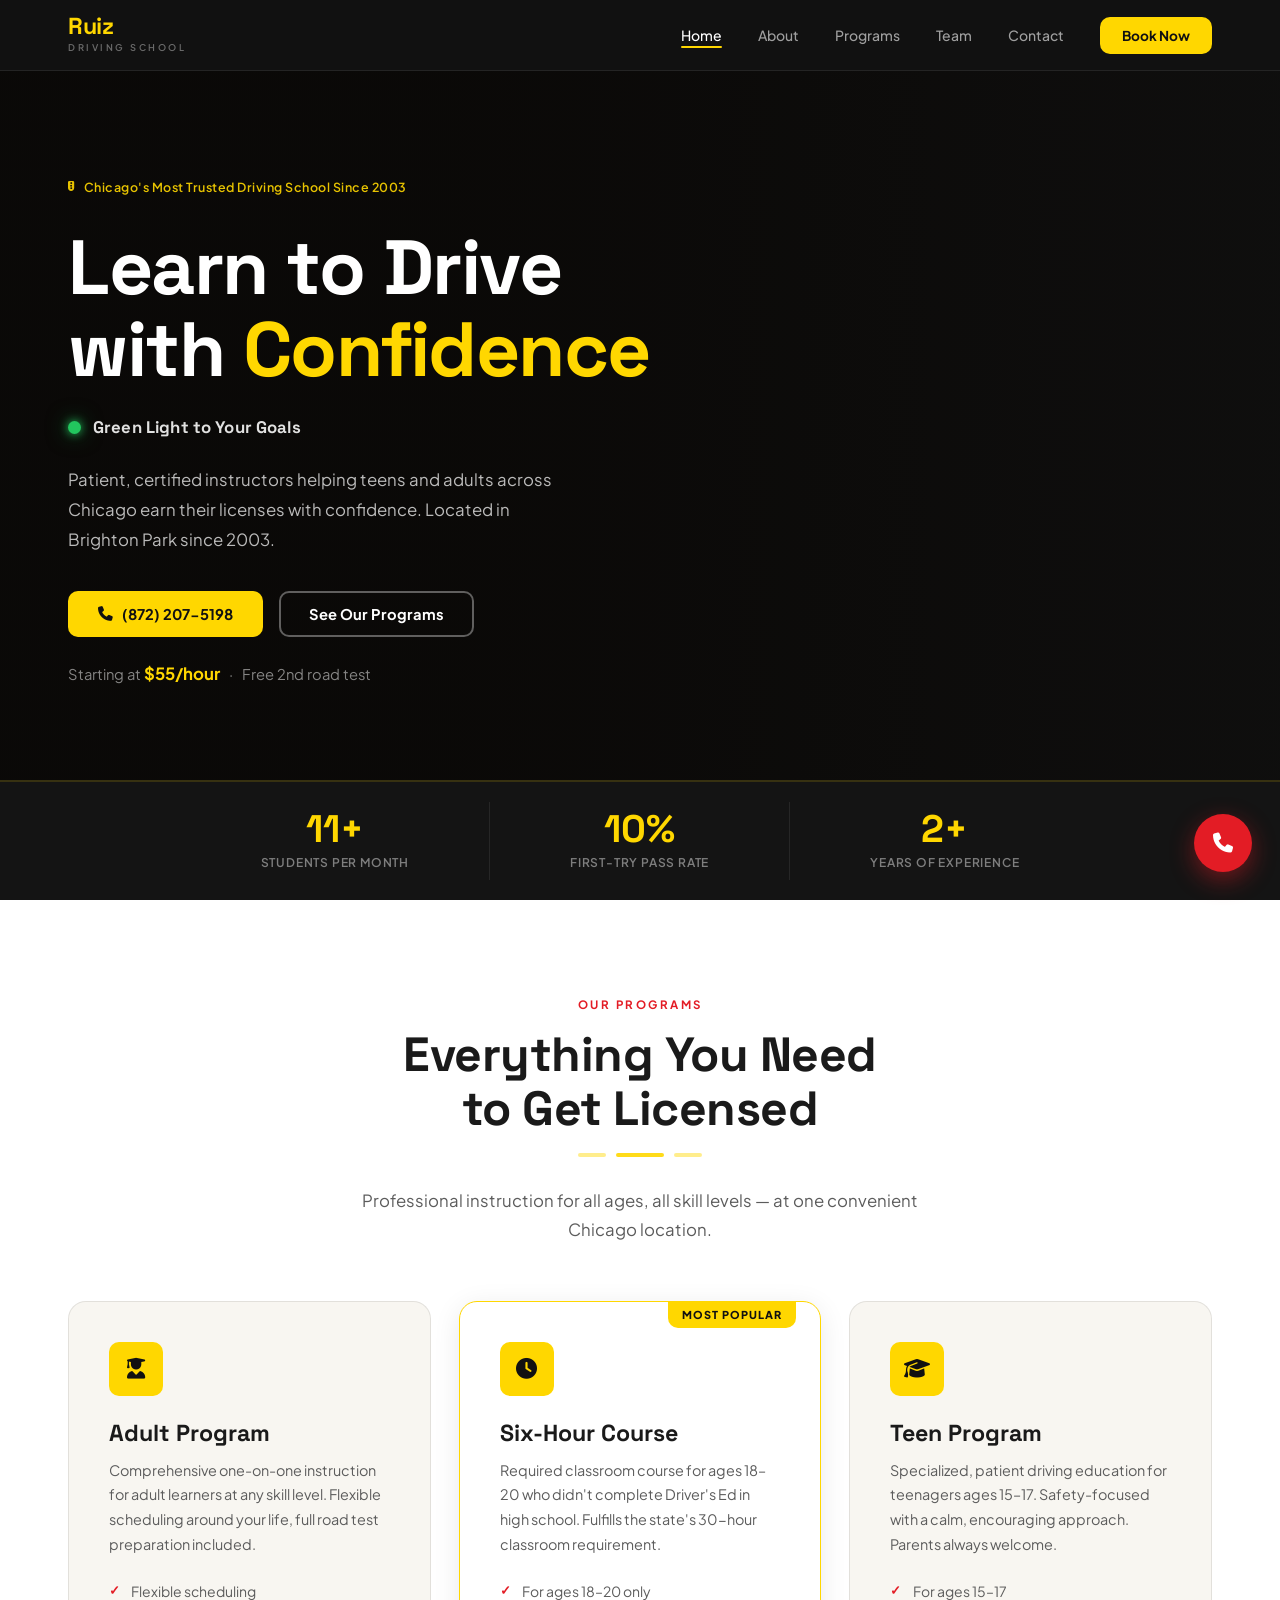
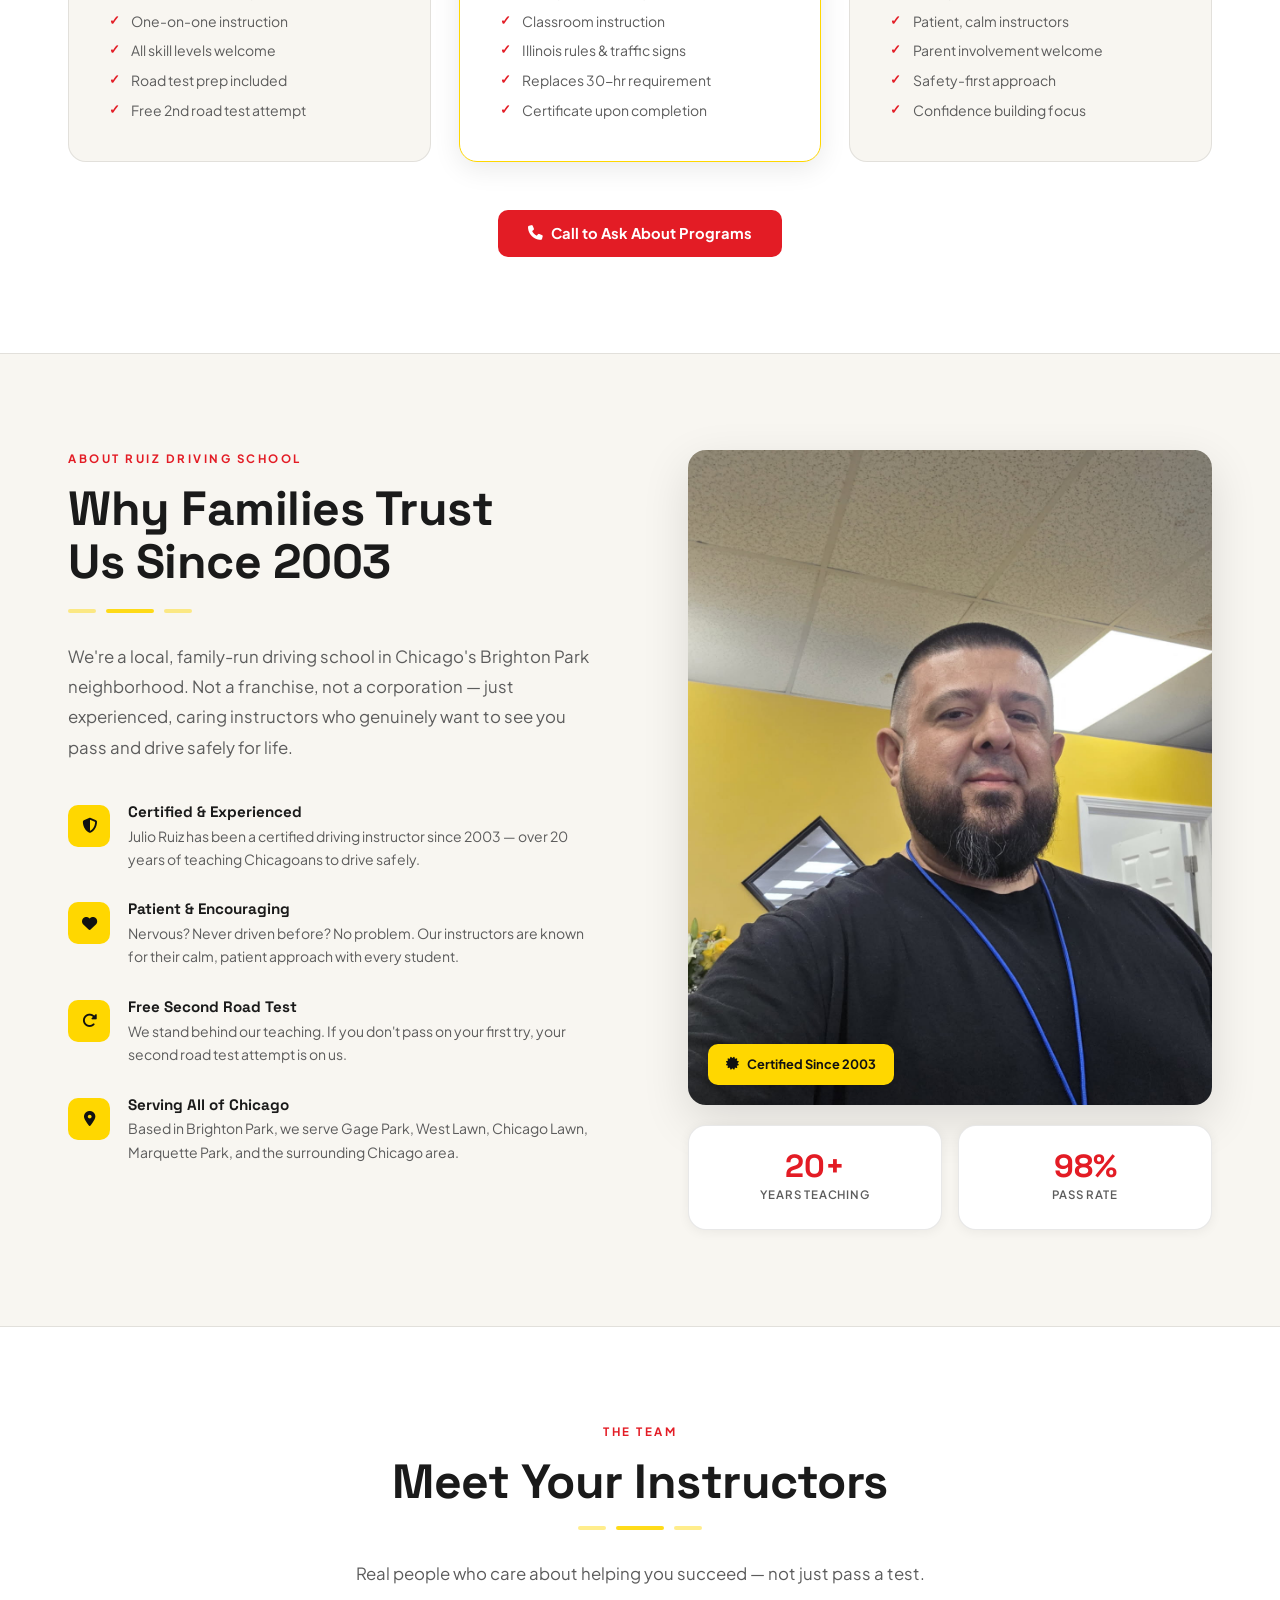
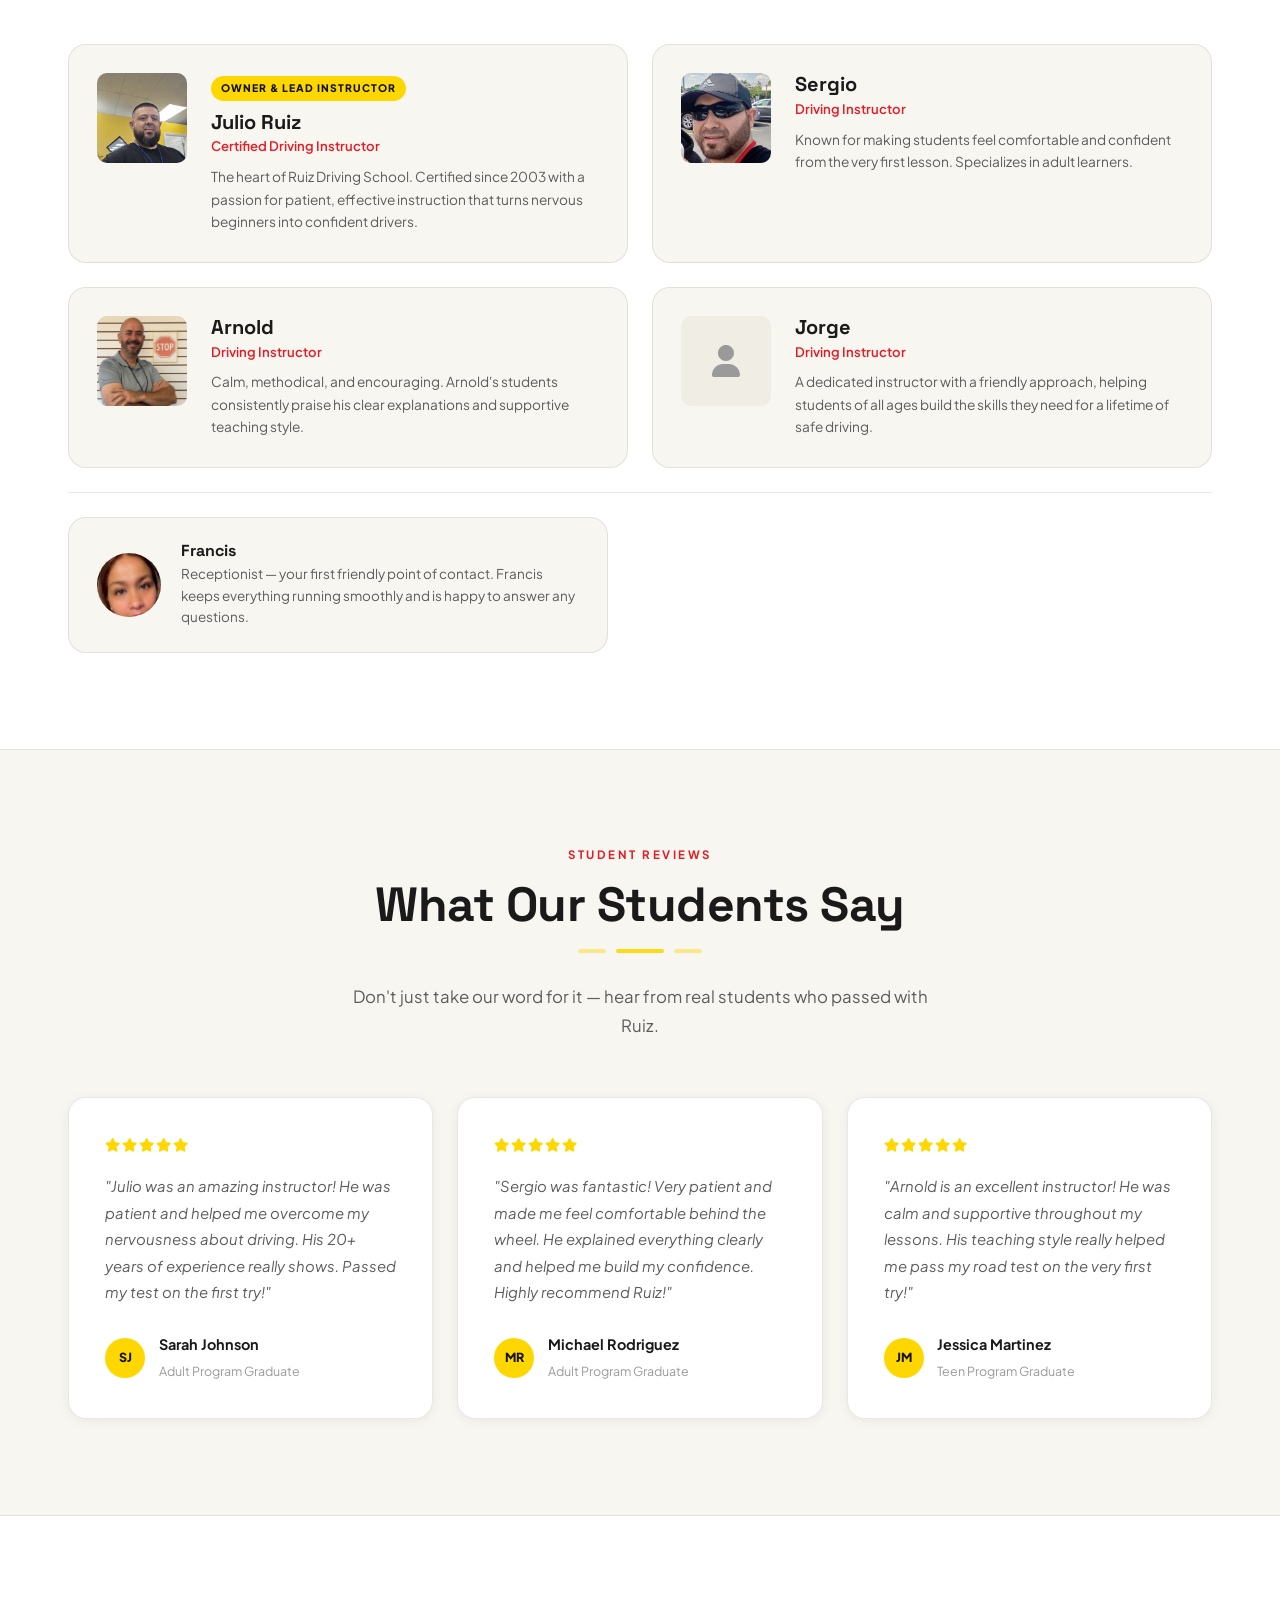
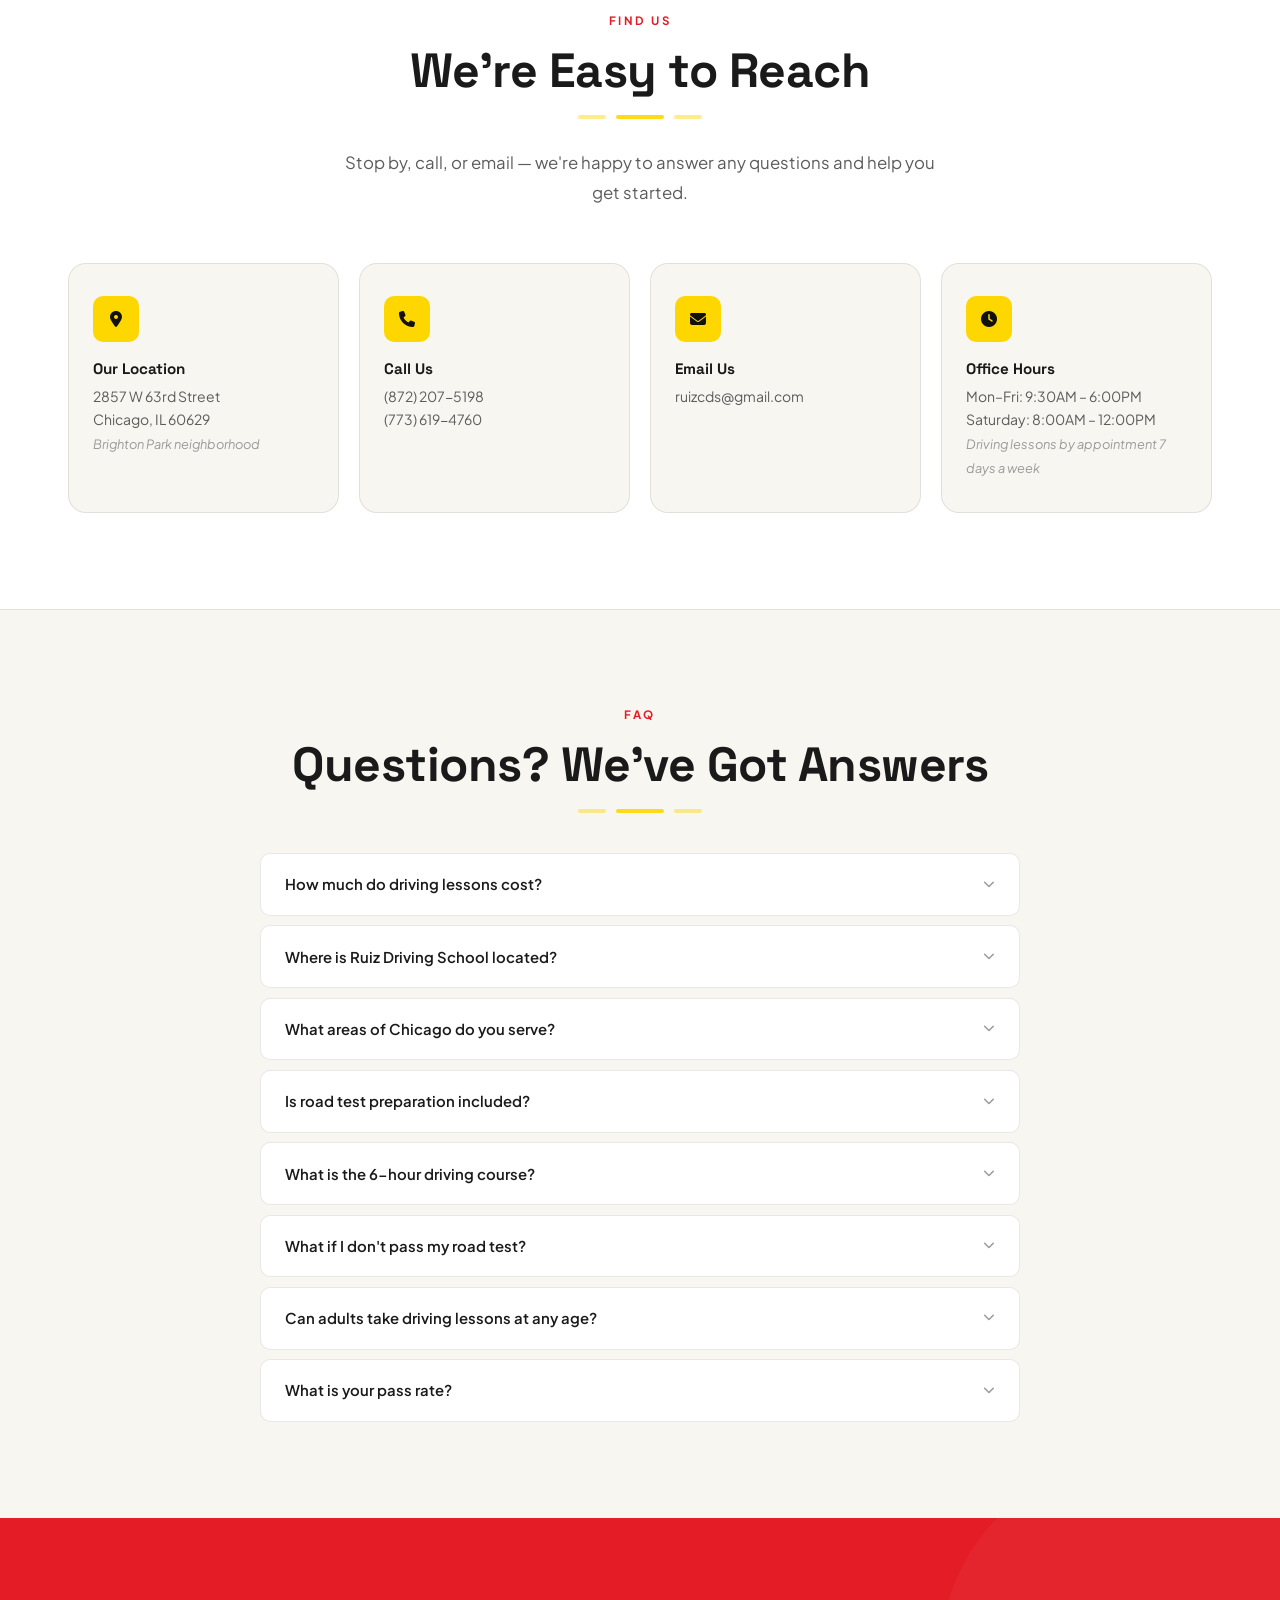
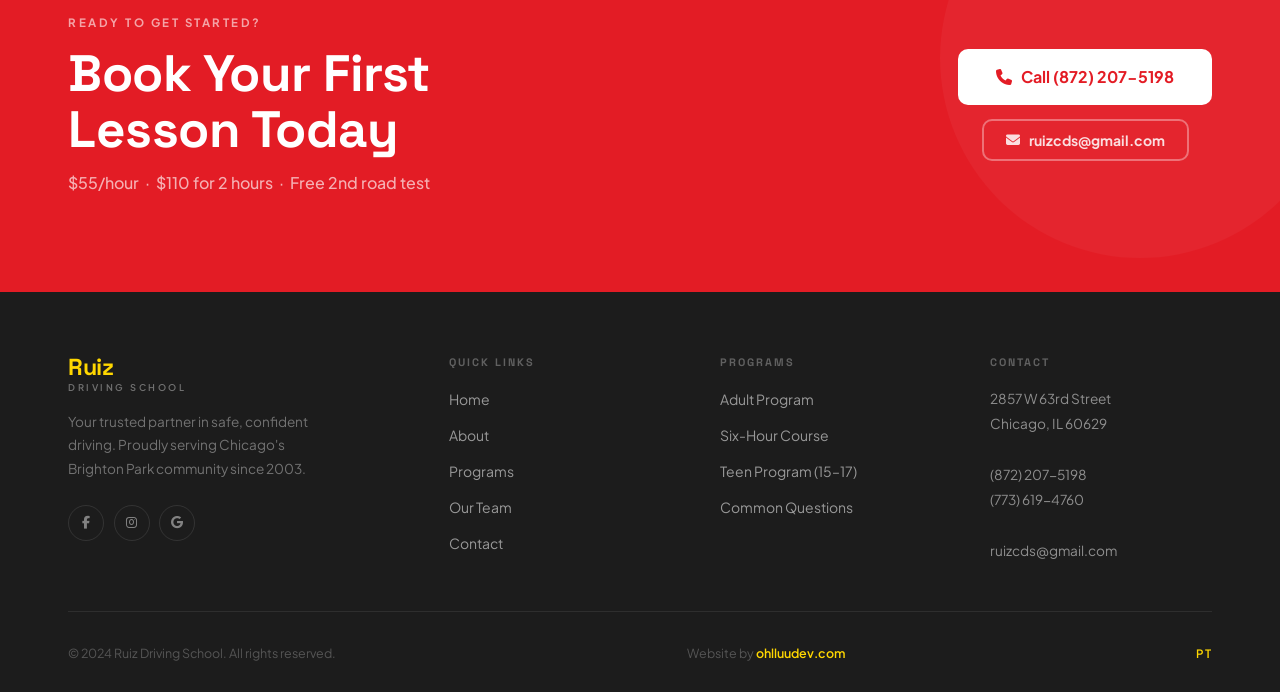
==== index.html @ c613fe09 "Replace hero background image with video, add overlay and responsive styles" ====
<!DOCTYPE html>
<html lang="en">
<head>
    <meta charset="UTF-8">
    <meta name="viewport" content="width=device-width, initial-scale=1.0">

    <title>Ruiz Driving School Chicago | Professional Driving Lessons in Brighton Park | Since 2003</title>
    <meta name="title" content="Ruiz Driving School Chicago | Professional Driving Lessons in Brighton Park | Since 2003">
    <meta name="description" content="Top-rated driving school in Chicago's Brighton Park neighborhood. Certified instructors since 2003. Adult, teen, and 6-hour classroom programs. $55/hour. 98% pass rate. Book now! (872) 207-5198">
    <meta name="keywords" content="driving school chicago, driving lessons chicago, brighton park driving school, ruiz driving school, teen driving lessons, adult driving lessons, 6 hour driving course, driving test preparation, chicago driving instructor, illinois driving school">
    <meta name="author" content="Ruiz Driving School">
    <meta name="robots" content="index, follow">
    <meta name="language" content="English">
    <meta name="revisit-after" content="7 days">

    <link rel="canonical" href="https://ruizdrivingschool.com/">

    <meta property="og:type" content="website">
    <meta property="og:url" content="https://ruizdrivingschool.com/">
    <meta property="og:title" content="Ruiz Driving School Chicago | Professional Driving Lessons Since 2003">
    <meta property="og:description" content="Learn to drive with Chicago's most trusted driving school. Certified instructors, 98% pass rate, flexible scheduling.">
    <meta property="og:image" content="https://ruizdrivingschool.com/Ruiz%20Corrected.png">
    <meta property="og:site_name" content="Ruiz Driving School">

    <meta name="twitter:card" content="summary_large_image">
    <meta name="twitter:title" content="Ruiz Driving School Chicago | Professional Driving Lessons">
    <meta name="twitter:description" content="Chicago's top-rated driving school since 2003. 98% pass rate, certified instructors. Book today!">
    <meta name="twitter:image" content="https://ruizdrivingschool.com/Ruiz%20Corrected.png">

    <meta name="geo.region" content="US-IL">
    <meta name="geo.placename" content="Chicago">
    <meta name="geo.position" content="41.7787;-87.6976">
    <meta name="ICBM" content="41.7787, -87.6976">
    <meta name="contact" content="(872) 207-5198">
    <meta name="email" content="ruizcds@gmail.com">

    <link rel="icon" type="image/x-icon" href="/favicon.ico">
    <link rel="apple-touch-icon" sizes="180x180" href="/apple-touch-icon.png">

    <link rel="stylesheet" href="styles.css">
    <link href="https://fonts.googleapis.com/css2?family=Plus+Jakarta+Sans:ital,wght@0,400;0,500;0,600;0,700;1,400&family=Space+Grotesk:wght@600;700;800&display=swap" rel="stylesheet">
    <link rel="stylesheet" href="https://cdnjs.cloudflare.com/ajax/libs/font-awesome/6.4.0/css/all.min.css">

    <script type="application/ld+json">
    {
      "@context": "https://schema.org",
      "@type": "DrivingSchool",
      "name": "Ruiz Driving School",
      "image": "https://ruizdrivingschool.com/Ruiz%20Corrected.png",
      "description": "Professional driving school in Chicago's Brighton Park neighborhood offering adult, teen, and 6-hour classroom programs since 2003.",
      "url": "https://ruizdrivingschool.com",
      "telephone": "(872) 207-5198",
      "email": "ruizcds@gmail.com",
      "address": {
        "@type": "PostalAddress",
        "streetAddress": "2857 W 63rd Street",
        "addressLocality": "Chicago",
        "addressRegion": "IL",
        "postalCode": "60629",
        "addressCountry": "US"
      },
      "geo": { "@type": "GeoCoordinates", "latitude": "41.7787", "longitude": "-87.6976" },
      "openingHoursSpecification": [
        { "@type": "OpeningHoursSpecification", "dayOfWeek": ["Monday","Tuesday","Wednesday","Thursday","Friday"], "opens": "09:30", "closes": "18:00" },
        { "@type": "OpeningHoursSpecification", "dayOfWeek": "Saturday", "opens": "08:00", "closes": "12:00" }
      ],
      "priceRange": "$55/hour",
      "founder": { "@type": "Person", "name": "Julio Ruiz" },
      "areaServed": { "@type": "City", "name": "Chicago" },
      "sameAs": ["https://www.facebook.com/RUIZDRIVINGSCHOOL"],
      "aggregateRating": { "@type": "AggregateRating", "ratingValue": "5.0", "reviewCount": "100", "bestRating": "5", "worstRating": "1" }
    }
    </script>
</head>
<body>

    <!-- NAVBAR -->
    <nav class="navbar">
        <div class="nav-container">
            <a href="#home" class="nav-logo">
                <span class="logo-main">Ruiz</span>
                <span class="logo-sub">Driving School</span>
            </a>
            <ul class="nav-menu">
                <li><a href="#home" class="nav-link">Home</a></li>
                <li><a href="#about" class="nav-link">About</a></li>
                <li><a href="#services" class="nav-link">Programs</a></li>
                <li><a href="#instructors" class="nav-link">Team</a></li>
                <li><a href="#contact" class="nav-link">Contact</a></li>
                <li><a href="#book" class="nav-link nav-cta">Book Now</a></li>
            </ul>
            <button class="hamburger" aria-label="Toggle menu">
                <span class="bar"></span>
                <span class="bar"></span>
                <span class="bar"></span>
            </button>
        </div>
    </nav>

    <!-- HERO -->
    <section id="home" class="hero">
        <video class="hero-video" autoplay muted loop playsinline>
            <source src="copy_9A7E96DA-184B-4D90-8281-8D04B012997E.mov" type="video/mp4">
        </video>
        <div class="hero-overlay"></div>
        <div class="hero-inner">
            <div class="hero-content">
                <p class="hero-eyebrow">
                    <i class="fas fa-traffic-light"></i>
                    Chicago's Most Trusted Driving School Since 2003
                </p>
                <h1 class="hero-title">
                    Learn to Drive<br>
                    with <span class="yellow-text">Confidence</span>
                </h1>
                <p class="hero-motto">
                    <span class="green-dot"></span>
                    Green Light to Your Goals
                </p>
                <p class="hero-subtitle">
                    Patient, certified instructors helping teens and adults across Chicago earn their licenses with confidence. Located in Brighton Park since 2003.
                </p>
                <div class="hero-actions">
                    <a href="tel:8722075198" class="btn btn-yellow">
                        <i class="fas fa-phone"></i>
                        (872) 207-5198
                    </a>
                    <a href="#services" class="btn btn-ghost">
                        See Our Programs
                    </a>
                </div>
                <p class="hero-price">Starting at <strong>$55/hour</strong> &nbsp;&nbsp;·&nbsp;&nbsp; Free 2nd road test</p>
            </div>
        </div>

        <!-- Stats bar -->
        <div class="hero-stats">
            <div class="hero-stat">
                <span class="stat-num">100+</span>
                <span class="stat-lbl">Students per Month</span>
            </div>
            <div class="stat-divider"></div>
            <div class="hero-stat">
                <span class="stat-num">98%</span>
                <span class="stat-lbl">First-Try Pass Rate</span>
            </div>
            <div class="stat-divider"></div>
            <div class="hero-stat">
                <span class="stat-num">20+</span>
                <span class="stat-lbl">Years of Experience</span>
            </div>
        </div>
    </section>

    <!-- SERVICES -->
    <section id="services" class="services">
        <div class="container">
            <div class="section-header">
                <p class="eyebrow">Our Programs</p>
                <h2 class="section-title">Everything You Need<br>to Get Licensed</h2>
                <div class="road-line"><span></span><span></span><span></span></div>
                <p class="section-sub">Professional instruction for all ages, all skill levels — at one convenient Chicago location.</p>
            </div>
            <div class="services-grid">
                <div class="service-card reveal">
                    <div class="service-icon-box">
                        <i class="fas fa-user-graduate"></i>
                    </div>
                    <h3>Adult Program</h3>
                    <p>Comprehensive one-on-one instruction for adult learners at any skill level. Flexible scheduling around your life, full road test preparation included.</p>
                    <ul class="check-list">
                        <li>Flexible scheduling</li>
                        <li>One-on-one instruction</li>
                        <li>All skill levels welcome</li>
                        <li>Road test prep included</li>
                        <li>Free 2nd road test attempt</li>
                    </ul>
                </div>
                <div class="service-card featured reveal">
                    <div class="popular-badge">Most Popular</div>
                    <div class="service-icon-box">
                        <i class="fas fa-clock"></i>
                    </div>
                    <h3>Six-Hour Course</h3>
                    <p>Required classroom course for ages 18–20 who didn't complete Driver's Ed in high school. Fulfills the state's 30-hour classroom requirement.</p>
                    <ul class="check-list">
                        <li>For ages 18–20 only</li>
                        <li>Classroom instruction</li>
                        <li>Illinois rules &amp; traffic signs</li>
                        <li>Replaces 30-hr requirement</li>
                        <li>Certificate upon completion</li>
                    </ul>
                </div>
                <div class="service-card reveal">
                    <div class="service-icon-box">
                        <i class="fas fa-graduation-cap"></i>
                    </div>
                    <h3>Teen Program</h3>
                    <p>Specialized, patient driving education for teenagers ages 15–17. Safety-focused with a calm, encouraging approach. Parents always welcome.</p>
                    <ul class="check-list">
                        <li>For ages 15–17</li>
                        <li>Patient, calm instructors</li>
                        <li>Parent involvement welcome</li>
                        <li>Safety-first approach</li>
                        <li>Confidence building focus</li>
                    </ul>
                </div>
            </div>
            <div class="services-cta">
                <a href="tel:8722075198" class="btn btn-primary">
                    <i class="fas fa-phone"></i>
                    Call to Ask About Programs
                </a>
            </div>
        </div>
    </section>

    <!-- ABOUT -->
    <section id="about" class="about">
        <div class="container">
            <div class="about-grid">
                <div class="about-text">
                    <p class="eyebrow">About Ruiz Driving School</p>
                    <h2 class="section-title">Why Families Trust<br>Us Since 2003</h2>
                    <div class="road-line road-line--left"><span></span><span></span><span></span></div>
                    <p class="about-lead">We're a local, family-run driving school in Chicago's Brighton Park neighborhood. Not a franchise, not a corporation — just experienced, caring instructors who genuinely want to see you pass and drive safely for life.</p>
                    <div class="about-features">
                        <div class="feature-row reveal">
                            <div class="feat-icon"><i class="fas fa-shield-alt"></i></div>
                            <div>
                                <h4>Certified &amp; Experienced</h4>
                                <p>Julio Ruiz has been a certified driving instructor since 2003 — over 20 years of teaching Chicagoans to drive safely.</p>
                            </div>
                        </div>
                        <div class="feature-row reveal">
                            <div class="feat-icon"><i class="fas fa-heart"></i></div>
                            <div>
                                <h4>Patient &amp; Encouraging</h4>
                                <p>Nervous? Never driven before? No problem. Our instructors are known for their calm, patient approach with every student.</p>
                            </div>
                        </div>
                        <div class="feature-row reveal">
                            <div class="feat-icon"><i class="fas fa-redo-alt"></i></div>
                            <div>
                                <h4>Free Second Road Test</h4>
                                <p>We stand behind our teaching. If you don't pass on your first try, your second road test attempt is on us.</p>
                            </div>
                        </div>
                        <div class="feature-row reveal">
                            <div class="feat-icon"><i class="fas fa-map-marker-alt"></i></div>
                            <div>
                                <h4>Serving All of Chicago</h4>
                                <p>Based in Brighton Park, we serve Gage Park, West Lawn, Chicago Lawn, Marquette Park, and the surrounding Chicago area.</p>
                            </div>
                        </div>
                    </div>
                </div>
                <div class="about-photo-side">
                    <div class="about-photo-wrap reveal">
                        <img src="Julio.jpg" alt="Julio Ruiz - Owner and Certified Driving Instructor at Ruiz Driving School Chicago since 2003">
                        <div class="photo-badge">
                            <i class="fas fa-certificate"></i>
                            <span>Certified Since 2003</span>
                        </div>
                    </div>
                    <div class="about-mini-stats">
                        <div class="mini-stat reveal">
                            <span class="mini-num">20+</span>
                            <span class="mini-lbl">Years Teaching</span>
                        </div>
                        <div class="mini-stat reveal">
                            <span class="mini-num">98%</span>
                            <span class="mini-lbl">Pass Rate</span>
                        </div>
                    </div>
                </div>
            </div>
        </div>
    </section>

    <!-- INSTRUCTORS -->
    <section id="instructors" class="instructors">
        <div class="container">
            <div class="section-header">
                <p class="eyebrow">The Team</p>
                <h2 class="section-title">Meet Your Instructors</h2>
                <div class="road-line"><span></span><span></span><span></span></div>
                <p class="section-sub">Real people who care about helping you succeed — not just pass a test.</p>
            </div>
            <div class="team-grid">
                <div class="team-card reveal">
                    <div class="team-photo">
                        <img src="Julio.jpg" alt="Julio Ruiz - Owner and Lead Instructor">
                    </div>
                    <div class="team-info">
                        <span class="team-badge">Owner &amp; Lead Instructor</span>
                        <h3>Julio Ruiz</h3>
                        <p class="team-role">Certified Driving Instructor</p>
                        <p class="team-bio">The heart of Ruiz Driving School. Certified since 2003 with a passion for patient, effective instruction that turns nervous beginners into confident drivers.</p>
                    </div>
                </div>
                <div class="team-card reveal">
                    <div class="team-photo">
                        <img src="Sergio.jpg" alt="Sergio - Instructor">
                    </div>
                    <div class="team-info">
                        <h3>Sergio</h3>
                        <p class="team-role">Driving Instructor</p>
                        <p class="team-bio">Known for making students feel comfortable and confident from the very first lesson. Specializes in adult learners.</p>
                    </div>
                </div>
                <div class="team-card reveal">
                    <div class="team-photo">
                        <img src="ARNOLD.jpg" alt="Arnold - Instructor">
                    </div>
                    <div class="team-info">
                        <h3>Arnold</h3>
                        <p class="team-role">Driving Instructor</p>
                        <p class="team-bio">Calm, methodical, and encouraging. Arnold's students consistently praise his clear explanations and supportive teaching style.</p>
                    </div>
                </div>
                <div class="team-card reveal">
                    <div class="team-photo no-photo">
                        <i class="fas fa-user"></i>
                    </div>
                    <div class="team-info">
                        <h3>Jorge</h3>
                        <p class="team-role">Driving Instructor</p>
                        <p class="team-bio">A dedicated instructor with a friendly approach, helping students of all ages build the skills they need for a lifetime of safe driving.</p>
                    </div>
                </div>
            </div>
            <div class="receptionist-row">
                <div class="receptionist-card reveal">
                    <div class="rec-photo">
                        <img src="Francis.jpg" alt="Francis - Receptionist">
                    </div>
                    <div>
                        <h4>Francis</h4>
                        <p>Receptionist — your first friendly point of contact. Francis keeps everything running smoothly and is happy to answer any questions.</p>
                    </div>
                </div>
            </div>
        </div>
    </section>

    <!-- TESTIMONIALS -->
    <section class="testimonials">
        <div class="container">
            <div class="section-header">
                <p class="eyebrow">Student Reviews</p>
                <h2 class="section-title">What Our Students Say</h2>
                <div class="road-line"><span></span><span></span><span></span></div>
                <p class="section-sub">Don't just take our word for it — hear from real students who passed with Ruiz.</p>
            </div>
            <div class="testimonials-grid">
                <div class="testimonial-card reveal">
                    <div class="stars">
                        <i class="fas fa-star"></i><i class="fas fa-star"></i><i class="fas fa-star"></i><i class="fas fa-star"></i><i class="fas fa-star"></i>
                    </div>
                    <p class="testimonial-text">"Julio was an amazing instructor! He was patient and helped me overcome my nervousness about driving. His 20+ years of experience really shows. Passed my test on the first try!"</p>
                    <div class="testimonial-author">
                        <div class="author-avatar">SJ</div>
                        <div>
                            <strong>Sarah Johnson</strong>
                            <span>Adult Program Graduate</span>
                        </div>
                    </div>
                </div>
                <div class="testimonial-card reveal">
                    <div class="stars">
                        <i class="fas fa-star"></i><i class="fas fa-star"></i><i class="fas fa-star"></i><i class="fas fa-star"></i><i class="fas fa-star"></i>
                    </div>
                    <p class="testimonial-text">"Sergio was fantastic! Very patient and made me feel comfortable behind the wheel. He explained everything clearly and helped me build my confidence. Highly recommend Ruiz!"</p>
                    <div class="testimonial-author">
                        <div class="author-avatar">MR</div>
                        <div>
                            <strong>Michael Rodriguez</strong>
                            <span>Adult Program Graduate</span>
                        </div>
                    </div>
                </div>
                <div class="testimonial-card reveal">
                    <div class="stars">
                        <i class="fas fa-star"></i><i class="fas fa-star"></i><i class="fas fa-star"></i><i class="fas fa-star"></i><i class="fas fa-star"></i>
                    </div>
                    <p class="testimonial-text">"Arnold is an excellent instructor! He was calm and supportive throughout my lessons. His teaching style really helped me pass my road test on the very first try!"</p>
                    <div class="testimonial-author">
                        <div class="author-avatar">JM</div>
                        <div>
                            <strong>Jessica Martinez</strong>
                            <span>Teen Program Graduate</span>
                        </div>
                    </div>
                </div>
            </div>
        </div>
    </section>

    <!-- CONTACT -->
    <section id="contact" class="contact">
        <div class="container">
            <div class="section-header">
                <p class="eyebrow">Find Us</p>
                <h2 class="section-title">We're Easy to Reach</h2>
                <div class="road-line"><span></span><span></span><span></span></div>
                <p class="section-sub">Stop by, call, or email — we're happy to answer any questions and help you get started.</p>
            </div>
            <div class="contact-grid">
                <div class="contact-card reveal">
                    <div class="contact-icon"><i class="fas fa-map-marker-alt"></i></div>
                    <h3>Our Location</h3>
                    <p>2857 W 63rd Street<br>Chicago, IL 60629<br><em>Brighton Park neighborhood</em></p>
                </div>
                <div class="contact-card reveal">
                    <div class="contact-icon"><i class="fas fa-phone"></i></div>
                    <h3>Call Us</h3>
                    <p><a href="tel:8722075198">(872) 207-5198</a><br><a href="tel:7736194760">(773) 619-4760</a></p>
                </div>
                <div class="contact-card reveal">
                    <div class="contact-icon"><i class="fas fa-envelope"></i></div>
                    <h3>Email Us</h3>
                    <p><a href="mailto:ruizcds@gmail.com">ruizcds@gmail.com</a></p>
                </div>
                <div class="contact-card reveal">
                    <div class="contact-icon"><i class="fas fa-clock"></i></div>
                    <h3>Office Hours</h3>
                    <p>Mon–Fri: 9:30AM – 6:00PM<br>Saturday: 8:00AM – 12:00PM<br><em>Driving lessons by appointment 7 days a week</em></p>
                </div>
            </div>
        </div>
    </section>

    <!-- FAQ -->
    <section id="faq" class="faq">
        <div class="container">
            <div class="section-header">
                <p class="eyebrow">FAQ</p>
                <h2 class="section-title">Questions? We've Got Answers</h2>
                <div class="road-line"><span></span><span></span><span></span></div>
            </div>
            <div class="faq-accordion">
                <div class="faq-item">
                    <button class="faq-question" aria-expanded="false">
                        <span>How much do driving lessons cost?</span>
                        <i class="fas fa-chevron-down faq-icon"></i>
                    </button>
                    <div class="faq-answer" hidden>
                        <p>Driving lessons are <strong>$55 per hour</strong> or <strong>$110 for 2 hours</strong>. This applies to adult driving lessons and teen driver education. The 6-hour classroom course has its own pricing — call us for details.</p>
                    </div>
                </div>
                <div class="faq-item">
                    <button class="faq-question" aria-expanded="false">
                        <span>Where is Ruiz Driving School located?</span>
                        <i class="fas fa-chevron-down faq-icon"></i>
                    </button>
                    <div class="faq-answer" hidden>
                        <p>We're located at <strong>2857 W 63rd Street</strong> in Chicago's Brighton Park neighborhood, IL 60629. We've been at this location since 2018, serving students from all across the Chicago area.</p>
                    </div>
                </div>
                <div class="faq-item">
                    <button class="faq-question" aria-expanded="false">
                        <span>What areas of Chicago do you serve?</span>
                        <i class="fas fa-chevron-down faq-icon"></i>
                    </button>
                    <div class="faq-answer" hidden>
                        <p>We serve Brighton Park, Gage Park, West Lawn, Chicago Lawn, Marquette Park, and surrounding Chicago neighborhoods. Our instructors provide training throughout the greater Chicago area.</p>
                    </div>
                </div>
                <div class="faq-item">
                    <button class="faq-question" aria-expanded="false">
                        <span>Is road test preparation included?</span>
                        <i class="fas fa-chevron-down faq-icon"></i>
                    </button>
                    <div class="faq-answer" hidden>
                        <p>Yes! Road test preparation is included in all our driving programs. We cover all the maneuvers and skills required to pass your driving test, plus real-world techniques to make you a safe, confident driver for life.</p>
                    </div>
                </div>
                <div class="faq-item">
                    <button class="faq-question" aria-expanded="false">
                        <span>What is the 6-hour driving course?</span>
                        <i class="fas fa-chevron-down faq-icon"></i>
                    </button>
                    <div class="faq-answer" hidden>
                        <p>The 6-hour course is a classroom-only program required by Illinois law for people ages 18–20 who didn't complete Driver's Education in high school. It covers rules of the road, traffic signs, and Illinois driving regulations, and substitutes for the 30-hour classroom instruction requirement.</p>
                    </div>
                </div>
                <div class="faq-item">
                    <button class="faq-question" aria-expanded="false">
                        <span>What if I don't pass my road test?</span>
                        <i class="fas fa-chevron-down faq-icon"></i>
                    </button>
                    <div class="faq-answer" hidden>
                        <p>We offer a <strong>free second road test attempt</strong> if you don't pass on your first try. Our instructors will work with you to address any weak areas before your next attempt.</p>
                    </div>
                </div>
                <div class="faq-item">
                    <button class="faq-question" aria-expanded="false">
                        <span>Can adults take driving lessons at any age?</span>
                        <i class="fas fa-chevron-down faq-icon"></i>
                    </button>
                    <div class="faq-answer" hidden>
                        <p>Absolutely! Our adult program is open to learners of all ages and skill levels. Many of our students are adults who never had the chance to learn — our instructors are experienced, patient, and non-judgmental.</p>
                    </div>
                </div>
                <div class="faq-item">
                    <button class="faq-question" aria-expanded="false">
                        <span>What is your pass rate?</span>
                        <i class="fas fa-chevron-down faq-icon"></i>
                    </button>
                    <div class="faq-answer" hidden>
                        <p>We maintain a <strong>98% first-time pass rate</strong> on road tests. Our certified instructors have over 20 years of experience helping Chicago drivers succeed.</p>
                    </div>
                </div>
            </div>
        </div>
    </section>

    <!-- BOOKING CTA -->
    <section id="book" class="booking">
        <div class="container">
            <div class="booking-inner">
                <div class="booking-left">
                    <p class="booking-eyebrow">Ready to Get Started?</p>
                    <h2>Book Your First<br>Lesson Today</h2>
                    <p class="booking-detail">$55/hour &nbsp;·&nbsp; $110 for 2 hours &nbsp;·&nbsp; Free 2nd road test</p>
                </div>
                <div class="booking-right">
                    <a href="tel:8722075198" class="btn btn-white btn-lg">
                        <i class="fas fa-phone"></i>
                        Call (872) 207-5198
                    </a>
                    <a href="mailto:ruizcds@gmail.com" class="btn btn-outline-white-sm">
                        <i class="fas fa-envelope"></i>
                        ruizcds@gmail.com
                    </a>
                </div>
            </div>
        </div>
    </section>

    <!-- FOOTER -->
    <footer class="footer">
        <div class="container">
            <div class="footer-grid">
                <div class="footer-brand">
                    <a href="#home" class="nav-logo" style="text-decoration:none;">
                        <span class="logo-main">Ruiz</span>
                        <span class="logo-sub">Driving School</span>
                    </a>
                    <p>Your trusted partner in safe, confident driving. Proudly serving Chicago's Brighton Park community since 2003.</p>
                    <div class="social-links">
                        <a href="https://www.facebook.com/RUIZDRIVINGSCHOOL" target="_blank" aria-label="Facebook"><i class="fab fa-facebook-f"></i></a>
                        <a href="#" aria-label="Instagram"><i class="fab fa-instagram"></i></a>
                        <a href="#" aria-label="Google"><i class="fab fa-google"></i></a>
                    </div>
                </div>
                <div class="footer-col">
                    <h4>Quick Links</h4>
                    <ul>
                        <li><a href="#home">Home</a></li>
                        <li><a href="#about">About</a></li>
                        <li><a href="#services">Programs</a></li>
                        <li><a href="#instructors">Our Team</a></li>
                        <li><a href="#contact">Contact</a></li>
                    </ul>
                </div>
                <div class="footer-col">
                    <h4>Programs</h4>
                    <ul>
                        <li><a href="#services">Adult Program</a></li>
                        <li><a href="#services">Six-Hour Course</a></li>
                        <li><a href="#services">Teen Program (15–17)</a></li>
                        <li><a href="#faq">Common Questions</a></li>
                    </ul>
                </div>
                <div class="footer-col">
                    <h4>Contact</h4>
                    <p>
                        2857 W 63rd Street<br>
                        Chicago, IL 60629<br><br>
                        <a href="tel:8722075198">(872) 207-5198</a><br>
                        <a href="tel:7736194760">(773) 619-4760</a><br><br>
                        <a href="mailto:ruizcds@gmail.com">ruizcds@gmail.com</a>
                    </p>
                </div>
            </div>
            <div class="footer-bottom">
                <p>&copy; 2024 Ruiz Driving School. All rights reserved.</p>
                <p>Website by <a href="https://ohlluudev.com" target="_blank">ohlluudev.com</a></p>
                <a href="#" id="pt-link" class="pt-footer-link">PT</a>
            </div>
        </div>
    </footer>

    <script src="script.js"></script>

    <!-- PRACTICE TEST OVERLAY -->
    <div id="pt-overlay" class="pt-overlay" hidden>

        <!-- Screen 1: Password -->
        <div id="pt-screen-password" class="pt-screen">
            <div class="pt-card">
                <button id="pt-close-btn" class="pt-close" aria-label="Close">&#x2715;</button>
                <div class="pt-logo-wrap">
                    <span class="logo-main">Ruiz</span>
                    <span class="logo-sub">Driving School</span>
                </div>
                <h2 class="pt-heading">Practice Test</h2>
                <p class="pt-sub">Enter the instructor password to access the practice test.</p>
                <div class="pt-input-group">
                    <input type="password" id="pt-password-input" placeholder="Password" autocomplete="off" />
                    <p id="pt-password-error" class="pt-error" hidden>Incorrect password. Please try again.</p>
                </div>
                <button id="pt-password-submit" class="pt-btn pt-btn-primary">Continue</button>
            </div>
        </div>

        <!-- Screen 2: Language -->
        <div id="pt-screen-language" class="pt-screen" hidden>
            <div class="pt-card">
                <button id="pt-close-lang" class="pt-close" aria-label="Close">&#x2715;</button>
                <button id="pt-back-to-pw" class="pt-back">&#8592; Back</button>
                <h2 class="pt-heading">Select Language</h2>
                <p class="pt-sub">Choose your preferred language for the test.</p>
                <div class="pt-lang-grid">
                    <button class="pt-lang-btn" data-lang="en">English</button>
                    <button class="pt-lang-btn" data-lang="es">Español</button>
                </div>
            </div>
        </div>

        <!-- Screen 3: Quiz -->
        <div id="pt-screen-quiz" class="pt-screen" hidden>
            <div class="pt-card pt-card-quiz">
                <div class="pt-progress-bar"><div id="pt-progress-fill" class="pt-progress-fill"></div></div>
                <p id="pt-progress-text" class="pt-progress-text">Question 1 of 40</p>
                <div class="pt-scoreboard">
                    <div class="pt-sb-item pt-sb-pass">
                        <span class="pt-sb-label">To Pass</span>
                        <span class="pt-sb-val">32</span>
                    </div>
                    <div class="pt-sb-item pt-sb-correct">
                        <span class="pt-sb-label">Correct</span>
                        <span class="pt-sb-val" id="sb-correct">0</span>
                    </div>
                    <div class="pt-sb-item pt-sb-skipped">
                        <span class="pt-sb-label">Skipped</span>
                        <span class="pt-sb-val" id="sb-skipped">0</span>
                    </div>
                    <div class="pt-sb-item pt-sb-incorrect">
                        <span class="pt-sb-label">Incorrect</span>
                        <span class="pt-sb-val" id="sb-incorrect">0</span>
                    </div>
                </div>
                <p id="pt-skipped-label" class="pt-skipped-label" hidden>&#8629; Previously skipped &mdash; you must answer this now</p>
                <img id="pt-question-img" class="pt-question-img" src="" alt="" />
                <h3 id="pt-question-text" class="pt-question"></h3>
                <div id="pt-options" class="pt-options"></div>
                <div class="pt-result-actions">
                    <button id="pt-next-btn" class="pt-btn pt-btn-primary" disabled>Next</button>
                    <button id="pt-skip-btn" class="pt-btn pt-btn-ghost">Skip Question</button>
                </div>
                <button id="pt-quit-btn" class="pt-quit-btn">Quit Test</button>
            </div>
        </div>

        <!-- Quit Confirmation Modal -->
        <div id="pt-quit-modal" class="pt-quit-modal" hidden>
            <div class="pt-quit-modal-box">
                <p class="pt-quit-modal-msg">Are you sure you want to quit? Your progress will be lost.</p>
                <div class="pt-quit-modal-actions">
                    <button id="pt-quit-confirm" class="pt-btn pt-btn-danger">Yes, Quit</button>
                    <button id="pt-quit-cancel" class="pt-btn pt-btn-ghost">Keep Going</button>
                </div>
            </div>
        </div>

        <!-- Screen 4: Results -->
        <div id="pt-screen-results" class="pt-screen" hidden>
            <div class="pt-card pt-card-results">
                <h2 class="pt-heading" style="margin-bottom:1.25rem; text-align:center;">Results</h2>
                <div id="pt-score-display" class="pt-score-display"></div>
                <div id="pt-result-badge" class="pt-result-badge"></div>
                <div id="pt-review" class="pt-review"></div>
                <div class="pt-result-actions">
                    <button id="pt-retake-btn" class="pt-btn pt-btn-primary">Retake Test</button>
                    <button id="pt-exit-btn" class="pt-btn pt-btn-ghost">Exit</button>
                </div>
            </div>
        </div>

    </div>
</body>
</html>
---- styles.css ----
/* =============================================
   RUIZ DRIVING SCHOOL — WARM & PROFESSIONAL
   ============================================= */

* { margin: 0; padding: 0; box-sizing: border-box; }

:root {
    --yellow:      #FFD700;
    --yellow-dk:   #e6c200;
    --yellow-bg:   #fffbe6;
    --yellow-dim:  rgba(255, 215, 0, 0.14);
    --green:       #22c55e;
    --red:         #E31C25;
    --red-dk:      #c8181f;
    --dark:        #111111;
    --dark-2:      #1c1c1c;
    --white:       #ffffff;
    --warm-1:      #f8f6f1;   /* warm off-white — alternating sections */
    --warm-2:      #f0ede5;   /* slightly darker warm for accents */
    --text:        #1a1a1a;
    --text-muted:  #5c5c5c;
    --text-faint:  #9a9a9a;
    --border:      rgba(0, 0, 0, 0.09);
    --border-dk:   rgba(255, 255, 255, 0.08);
    --shadow-sm:   0 2px 12px rgba(0,0,0,0.06);
    --shadow-md:   0 6px 28px rgba(0,0,0,0.09);
    --shadow-lg:   0 16px 48px rgba(0,0,0,0.12);
    --radius:      10px;
    --radius-lg:   18px;
    --max-w:       1200px;
    --nav-h:       70px;
}

html { scroll-behavior: smooth; }

body {
    font-family: 'Plus Jakarta Sans', -apple-system, BlinkMacSystemFont, sans-serif;
    color: var(--text);
    background: var(--white);
    overflow-x: hidden;
    line-height: 1.6;
}

h1, h2, h3, h4, h5, h6 {
    font-family: 'Space Grotesk', sans-serif;
    line-height: 1.12;
}

img { display: block; max-width: 100%; }

.container {
    max-width: var(--max-w);
    margin: 0 auto;
    padding: 0 28px;
}

/* ---- SHARED ---- */
.eyebrow {
    font-size: 0.72rem;
    font-weight: 700;
    letter-spacing: 2.5px;
    text-transform: uppercase;
    color: var(--red);
    display: block;
    margin-bottom: 0.85rem;
}

.section-header {
    text-align: center;
    margin-bottom: 3.5rem;
}

.section-title {
    font-size: clamp(2rem, 4vw, 3rem);
    font-weight: 800;
    color: var(--text);
    letter-spacing: -0.5px;
    margin-bottom: 1rem;
}

.section-sub {
    font-size: 1.05rem;
    color: var(--text-muted);
    max-width: 600px;
    margin: 0 auto;
    line-height: 1.75;
}

/* ---- BUTTONS ---- */
.btn {
    display: inline-flex;
    align-items: center;
    gap: 0.55rem;
    padding: 14px 28px;
    border-radius: var(--radius);
    font-family: 'Plus Jakarta Sans', sans-serif;
    font-weight: 700;
    font-size: 0.92rem;
    text-decoration: none;
    cursor: pointer;
    border: 2px solid transparent;
    transition: transform 0.18s ease, box-shadow 0.18s ease, background 0.18s ease;
    white-space: nowrap;
    line-height: 1;
}

.btn-yellow {
    background: var(--yellow);
    color: var(--dark);
}
.btn-yellow:hover {
    background: var(--yellow-dk);
    transform: translateY(-2px);
    box-shadow: 0 8px 24px rgba(255,215,0,0.4);
}

.btn-primary {
    background: var(--red);
    color: var(--white);
}
.btn-primary:hover {
    background: var(--red-dk);
    transform: translateY(-2px);
    box-shadow: 0 8px 24px rgba(227,28,37,0.3);
}

.btn-ghost {
    background: transparent;
    color: var(--white);
    border-color: rgba(255,255,255,0.35);
}
.btn-ghost:hover {
    background: rgba(255,255,255,0.1);
    border-color: rgba(255,255,255,0.65);
}

.btn-white {
    background: var(--white);
    color: var(--red);
}
.btn-white:hover {
    background: var(--warm-1);
    transform: translateY(-2px);
    box-shadow: 0 8px 24px rgba(0,0,0,0.15);
}

.btn-outline-white-sm {
    background: transparent;
    color: rgba(255,255,255,0.85);
    border-color: rgba(255,255,255,0.35);
    font-size: 0.875rem;
    padding: 12px 22px;
}
.btn-outline-white-sm:hover {
    background: rgba(255,255,255,0.1);
    border-color: rgba(255,255,255,0.7);
}

.btn-lg { padding: 18px 36px; font-size: 1rem; }

/* ---- REVEAL ---- */
.reveal {
    opacity: 0;
    transform: translateY(20px);
    transition: opacity 0.55s ease, transform 0.55s ease;
}
.reveal.visible { opacity: 1; transform: translateY(0); }

/* =============================================
   NAVBAR
   ============================================= */
.navbar {
    position: fixed;
    top: 0;
    width: 100%;
    background: var(--dark);
    z-index: 1000;
    border-bottom: 1px solid var(--border-dk);
    transition: box-shadow 0.2s ease;
}

.nav-container {
    max-width: var(--max-w);
    margin: 0 auto;
    padding: 0 28px;
    height: var(--nav-h);
    display: flex;
    align-items: center;
    justify-content: space-between;
}

.nav-logo {
    text-decoration: none;
    display: flex;
    flex-direction: column;
    gap: 1px;
}

.logo-main {
    font-family: 'Space Grotesk', sans-serif;
    font-size: 1.45rem;
    font-weight: 800;
    color: var(--yellow);
    letter-spacing: -0.5px;
    line-height: 1;
}

.logo-sub {
    font-size: 0.58rem;
    font-weight: 600;
    color: rgba(255,255,255,0.38);
    letter-spacing: 2.5px;
    text-transform: uppercase;
}

.nav-menu {
    display: flex;
    list-style: none;
    align-items: center;
    gap: 2.25rem;
}

.nav-link {
    text-decoration: none;
    font-size: 0.875rem;
    font-weight: 500;
    color: rgba(255,255,255,0.6);
    transition: color 0.18s ease;
    position: relative;
}

.nav-link:hover,
.nav-link.active { color: var(--white); }

.nav-link.active::after {
    content: '';
    position: absolute;
    bottom: -4px;
    left: 0;
    width: 100%;
    height: 2px;
    background: var(--yellow);
    border-radius: 2px;
}

.nav-cta {
    background: var(--yellow) !important;
    color: var(--dark) !important;
    padding: 10px 22px;
    border-radius: var(--radius);
    font-weight: 700;
    font-size: 0.85rem;
    transition: background 0.18s ease, transform 0.18s ease !important;
}
.nav-cta:hover { background: var(--yellow-dk) !important; transform: translateY(-1px); }
.nav-cta::after { display: none !important; }

.hamburger {
    display: none;
    flex-direction: column;
    gap: 5px;
    cursor: pointer;
    background: none;
    border: none;
    padding: 6px;
}

.bar {
    width: 24px;
    height: 2px;
    background: rgba(255,255,255,0.8);
    border-radius: 2px;
    transition: transform 0.22s ease, opacity 0.22s ease;
}

.hamburger.active .bar:nth-child(1) { transform: rotate(45deg) translate(5px, 5px); }
.hamburger.active .bar:nth-child(2) { opacity: 0; }
.hamburger.active .bar:nth-child(3) { transform: rotate(-45deg) translate(5px, -5px); }

/* =============================================
   HERO
   ============================================= */
.hero {
    min-height: 100vh;
    display: flex;
    flex-direction: column;
    position: relative;
    overflow: hidden;
    background: var(--dark);
}

.hero-video {
    position: absolute;
    inset: 0;
    width: 100%;
    height: 100%;
    object-fit: cover;
    object-position: center;
    opacity: 0.55;
    z-index: 0;
}

.hero-overlay {
    position: absolute;
    inset: 0;
    background: linear-gradient(to right, rgba(8,6,4,0.75) 35%, rgba(8,6,4,0.25) 100%);
    z-index: 1;
}

.hero-inner {
    flex: 1;
    display: flex;
    align-items: center;
    max-width: var(--max-w);
    margin: 0 auto;
    width: 100%;
    position: relative;
    z-index: 2;
    padding: 140px 28px 60px;
}

.hero-content { max-width: 620px; }

.hero-eyebrow {
    display: inline-flex;
    align-items: center;
    gap: 8px;
    color: var(--yellow);
    font-size: 0.78rem;
    font-weight: 600;
    letter-spacing: 0.5px;
    margin-bottom: 1.75rem;
    opacity: 0.9;
}

.hero-eyebrow i { font-size: 0.65rem; }

.hero-title {
    font-size: clamp(3rem, 6vw, 5.25rem);
    font-weight: 800;
    color: var(--white);
    line-height: 1.07;
    margin-bottom: 1.5rem;
    letter-spacing: -1.5px;
}

.yellow-text { color: var(--yellow); }

.hero-subtitle {
    font-size: 1.05rem;
    color: rgba(255,255,255,0.72);
    margin-bottom: 2.25rem;
    line-height: 1.78;
    max-width: 500px;
}

.hero-actions {
    display: flex;
    gap: 1rem;
    flex-wrap: wrap;
    align-items: center;
    margin-bottom: 1.5rem;
}

.hero-price {
    font-size: 0.92rem;
    color: rgba(255,255,255,0.5);
}

.hero-price strong {
    color: var(--yellow);
    font-size: 1.05rem;
}

/* Green Light motto */
.hero-motto {
    display: flex;
    align-items: center;
    gap: 12px;
    font-family: 'Space Grotesk', sans-serif;
    font-size: 1.05rem;
    font-weight: 700;
    color: rgba(255,255,255,0.88);
    margin-bottom: 1.5rem;
    letter-spacing: 0.15px;
}

.green-dot {
    width: 13px;
    height: 13px;
    background: var(--green);
    border-radius: 50%;
    flex-shrink: 0;
    box-shadow: 0 0 10px var(--green), 0 0 22px rgba(34,197,94,0.5);
    animation: pulse-green 2.2s ease-in-out infinite;
}

@keyframes pulse-green {
    0%, 100% { box-shadow: 0 0 10px var(--green), 0 0 22px rgba(34,197,94,0.5); }
    50%       { box-shadow: 0 0 18px var(--green), 0 0 36px rgba(34,197,94,0.7); }
}

/* Road center-line motif */
.road-line {
    display: flex;
    gap: 10px;
    justify-content: center;
    align-items: center;
    margin: 1.1rem auto 1.8rem;
}

.road-line--left {
    justify-content: flex-start;
}

.road-line span {
    display: block;
    height: 4px;
    background: var(--yellow);
    border-radius: 2px;
    opacity: 0.45;
    width: 28px;
}

.road-line span:nth-child(2) {
    width: 48px;
    opacity: 0.9;
}

/* Hero Stats — dark charcoal bar */
.hero-stats {
    background: #141414;
    display: flex;
    align-items: stretch;
    justify-content: center;
    border-top: 2px solid rgba(255,215,0,0.15);
    position: relative;
    z-index: 2;
}

.hero-stat {
    display: flex;
    flex-direction: column;
    align-items: center;
    justify-content: center;
    padding: 1.75rem 5rem;
    text-align: center;
    gap: 0.3rem;
}

.stat-divider {
    width: 1px;
    background: rgba(255,255,255,0.08);
    margin: 1.25rem 0;
    align-self: stretch;
}

.stat-num {
    font-family: 'Space Grotesk', sans-serif;
    font-size: 2.4rem;
    font-weight: 800;
    color: var(--yellow);
    line-height: 1;
}

.stat-lbl {
    font-size: 0.75rem;
    font-weight: 600;
    color: rgba(255,255,255,0.45);
    text-transform: uppercase;
    letter-spacing: 0.8px;
}

/* =============================================
   SERVICES — white background, clean cards
   ============================================= */
.services {
    background: var(--white);
    padding: 96px 0;
}

.services-grid {
    display: grid;
    grid-template-columns: repeat(3, 1fr);
    gap: 1.75rem;
    margin-bottom: 3rem;
}

.service-card {
    background: var(--warm-1);
    border: 1px solid var(--border);
    border-radius: var(--radius-lg);
    padding: 2.5rem;
    position: relative;
    transition: transform 0.22s ease, box-shadow 0.22s ease, border-color 0.22s ease;
}

.service-card:hover {
    transform: translateY(-6px);
    box-shadow: var(--shadow-lg);
    border-color: var(--yellow);
}

.service-card.featured {
    background: var(--white);
    border-color: var(--yellow);
    box-shadow: var(--shadow-md);
}

.popular-badge {
    position: absolute;
    top: -1px;
    right: 24px;
    background: var(--yellow);
    color: var(--dark);
    font-size: 0.68rem;
    font-weight: 800;
    letter-spacing: 1px;
    text-transform: uppercase;
    padding: 5px 14px;
    border-radius: 0 0 var(--radius) var(--radius);
}

.service-icon-box {
    width: 54px;
    height: 54px;
    background: var(--yellow);
    border-radius: var(--radius);
    display: flex;
    align-items: center;
    justify-content: center;
    font-size: 1.3rem;
    color: var(--dark);
    margin-bottom: 1.5rem;
    transition: transform 0.22s ease;
}

.service-card:hover .service-icon-box { transform: scale(1.08); }

.service-card h3 {
    font-size: 1.45rem;
    font-weight: 700;
    color: var(--text);
    margin-bottom: 0.75rem;
}

.service-card > p {
    font-size: 0.9rem;
    color: var(--text-muted);
    line-height: 1.72;
    margin-bottom: 1.5rem;
}

.check-list {
    list-style: none;
    display: flex;
    flex-direction: column;
    gap: 0.55rem;
}

.check-list li {
    font-size: 0.875rem;
    color: var(--text-muted);
    padding-left: 1.4rem;
    position: relative;
    line-height: 1.5;
}

.check-list li::before {
    content: '✓';
    position: absolute;
    left: 0;
    color: var(--red);
    font-weight: 700;
    font-size: 0.8rem;
}

.services-cta {
    text-align: center;
}

/* =============================================
   ABOUT — warm off-white
   ============================================= */
.about {
    background: var(--warm-1);
    padding: 96px 0;
    border-top: 1px solid var(--border);
    border-bottom: 1px solid var(--border);
}

.about-grid {
    display: grid;
    grid-template-columns: 1fr 1fr;
    gap: 6rem;
    align-items: start;
}

.about-text .eyebrow { margin-bottom: 0.85rem; }
.about-text .section-title { margin-bottom: 1.25rem; text-align: left; }

.about-lead {
    font-size: 1.05rem;
    color: var(--text-muted);
    margin-bottom: 2.5rem;
    line-height: 1.8;
}

.about-features {
    display: flex;
    flex-direction: column;
    gap: 1.85rem;
}

.feature-row {
    display: flex;
    align-items: flex-start;
    gap: 1.1rem;
}

.feat-icon {
    width: 42px;
    height: 42px;
    background: var(--yellow);
    border-radius: var(--radius);
    display: flex;
    align-items: center;
    justify-content: center;
    color: var(--dark);
    font-size: 0.95rem;
    flex-shrink: 0;
    margin-top: 2px;
}

.feature-row h4 {
    font-size: 0.95rem;
    font-weight: 700;
    color: var(--text);
    margin-bottom: 0.3rem;
}

.feature-row p {
    font-size: 0.875rem;
    color: var(--text-muted);
    margin: 0;
    line-height: 1.65;
}

/* About photo side */
.about-photo-side {
    display: flex;
    flex-direction: column;
    gap: 1.25rem;
}

.about-photo-wrap {
    position: relative;
    border-radius: var(--radius-lg);
    overflow: hidden;
    box-shadow: var(--shadow-lg);
    aspect-ratio: 4 / 5;
}

.about-photo-wrap img {
    width: 100%;
    height: 100%;
    object-fit: cover;
    object-position: top center;
}

.photo-badge {
    position: absolute;
    bottom: 20px;
    left: 20px;
    background: var(--yellow);
    color: var(--dark);
    display: flex;
    align-items: center;
    gap: 8px;
    padding: 10px 18px;
    border-radius: var(--radius);
    font-size: 0.8rem;
    font-weight: 700;
    box-shadow: 0 4px 16px rgba(0,0,0,0.2);
}

.about-mini-stats {
    display: grid;
    grid-template-columns: 1fr 1fr;
    gap: 1rem;
}

.mini-stat {
    background: var(--white);
    border: 1px solid var(--border);
    border-radius: var(--radius-lg);
    padding: 1.5rem;
    display: flex;
    flex-direction: column;
    gap: 0.3rem;
    text-align: center;
    box-shadow: var(--shadow-sm);
}

.mini-num {
    font-family: 'Space Grotesk', sans-serif;
    font-size: 2rem;
    font-weight: 800;
    color: var(--red);
    line-height: 1;
}

.mini-lbl {
    font-size: 0.72rem;
    font-weight: 600;
    text-transform: uppercase;
    letter-spacing: 0.8px;
    color: var(--text-muted);
}

/* =============================================
   INSTRUCTORS — white background
   ============================================= */
.instructors {
    background: var(--white);
    padding: 96px 0;
}

.team-grid {
    display: grid;
    grid-template-columns: repeat(2, 1fr);
    gap: 1.5rem;
    margin-bottom: 1.5rem;
}

.team-card {
    display: flex;
    gap: 1.5rem;
    background: var(--warm-1);
    border: 1px solid var(--border);
    border-radius: var(--radius-lg);
    padding: 1.75rem;
    transition: box-shadow 0.22s ease, border-color 0.22s ease;
}

.team-card:hover {
    box-shadow: var(--shadow-md);
    border-color: var(--yellow);
}

.team-photo {
    width: 90px;
    height: 90px;
    border-radius: var(--radius);
    overflow: hidden;
    flex-shrink: 0;
    background: var(--warm-2);
    display: flex;
    align-items: center;
    justify-content: center;
}

.team-photo img {
    width: 100%;
    height: 100%;
    object-fit: cover;
    object-position: top center;
}

.team-photo.no-photo {
    font-size: 2rem;
    color: var(--text-faint);
}

.team-info { flex: 1; }

.team-badge {
    display: inline-block;
    background: var(--yellow);
    color: var(--dark);
    font-size: 0.65rem;
    font-weight: 800;
    letter-spacing: 1px;
    text-transform: uppercase;
    padding: 4px 10px;
    border-radius: 100px;
    margin-bottom: 0.6rem;
}

.team-info h3 {
    font-size: 1.25rem;
    font-weight: 700;
    color: var(--text);
    margin-bottom: 0.15rem;
}

.team-role {
    font-size: 0.82rem;
    color: var(--red);
    font-weight: 600;
    margin-bottom: 0.6rem;
}

.team-bio {
    font-size: 0.855rem;
    color: var(--text-muted);
    line-height: 1.65;
    margin: 0;
}

/* Receptionist row */
.receptionist-row {
    border-top: 1px solid var(--border);
    padding-top: 1.5rem;
}

.receptionist-card {
    display: flex;
    align-items: center;
    gap: 1.25rem;
    background: var(--warm-1);
    border: 1px solid var(--border);
    border-radius: var(--radius-lg);
    padding: 1.5rem 1.75rem;
    max-width: 540px;
    transition: box-shadow 0.2s ease;
}

.receptionist-card:hover { box-shadow: var(--shadow-sm); }

.rec-photo {
    width: 64px;
    height: 64px;
    border-radius: 50%;
    overflow: hidden;
    flex-shrink: 0;
    background: var(--warm-2);
}

.rec-photo img { width: 100%; height: 100%; object-fit: cover; object-position: top center; }

.receptionist-card h4 {
    font-size: 1rem;
    font-weight: 700;
    color: var(--text);
    margin-bottom: 0.2rem;
}

.receptionist-card p {
    font-size: 0.845rem;
    color: var(--text-muted);
    line-height: 1.6;
    margin: 0;
}

/* =============================================
   TESTIMONIALS — warm off-white
   ============================================= */
.testimonials {
    background: var(--warm-1);
    padding: 96px 0;
    border-top: 1px solid var(--border);
    border-bottom: 1px solid var(--border);
}

.testimonials-grid {
    display: grid;
    grid-template-columns: repeat(3, 1fr);
    gap: 1.5rem;
}

.testimonial-card {
    background: var(--white);
    border: 1px solid var(--border);
    border-radius: var(--radius-lg);
    padding: 2.25rem;
    box-shadow: var(--shadow-sm);
    transition: transform 0.22s ease, box-shadow 0.22s ease;
}

.testimonial-card:hover {
    transform: translateY(-5px);
    box-shadow: var(--shadow-md);
}

.stars {
    color: var(--yellow);
    font-size: 0.85rem;
    letter-spacing: 2px;
    margin-bottom: 1.1rem;
}

.testimonial-text {
    font-size: 0.93rem;
    color: var(--text-muted);
    line-height: 1.78;
    margin-bottom: 1.75rem;
    font-style: italic;
}

.testimonial-author {
    display: flex;
    align-items: center;
    gap: 0.85rem;
}

.author-avatar {
    width: 40px;
    height: 40px;
    border-radius: 50%;
    background: var(--yellow);
    color: var(--dark);
    display: flex;
    align-items: center;
    justify-content: center;
    font-size: 0.78rem;
    font-weight: 800;
    flex-shrink: 0;
}

.testimonial-author strong {
    display: block;
    font-size: 0.9rem;
    color: var(--text);
    font-weight: 700;
}

.testimonial-author span {
    font-size: 0.78rem;
    color: var(--text-faint);
}

/* =============================================
   CONTACT — white background
   ============================================= */
.contact {
    background: var(--white);
    padding: 96px 0;
}

.contact-grid {
    display: grid;
    grid-template-columns: repeat(4, 1fr);
    gap: 1.25rem;
}

.contact-card {
    background: var(--warm-1);
    border: 1px solid var(--border);
    border-radius: var(--radius-lg);
    padding: 2rem 1.5rem;
    transition: transform 0.2s ease, box-shadow 0.2s ease, border-color 0.2s ease;
}

.contact-card:hover {
    transform: translateY(-4px);
    box-shadow: var(--shadow-md);
    border-color: var(--yellow);
}

.contact-icon {
    width: 46px;
    height: 46px;
    background: var(--yellow);
    border-radius: var(--radius);
    display: flex;
    align-items: center;
    justify-content: center;
    color: var(--dark);
    font-size: 1rem;
    margin-bottom: 1.1rem;
}

.contact-card h3 {
    font-size: 0.95rem;
    font-weight: 700;
    color: var(--text);
    margin-bottom: 0.5rem;
}

.contact-card p {
    font-size: 0.875rem;
    color: var(--text-muted);
    line-height: 1.7;
    margin: 0;
}

.contact-card a {
    color: var(--text-muted);
    text-decoration: none;
    transition: color 0.18s ease;
}

.contact-card a:hover { color: var(--red); }

.contact-card em {
    font-size: 0.8rem;
    color: var(--text-faint);
    font-style: italic;
}

/* =============================================
   FAQ — warm off-white
   ============================================= */
.faq {
    background: var(--warm-1);
    padding: 96px 0;
    border-top: 1px solid var(--border);
}

.faq .section-header { margin-bottom: 2.5rem; }

.faq-accordion {
    max-width: 760px;
    margin: 0 auto;
    display: flex;
    flex-direction: column;
    gap: 0.6rem;
}

.faq-item {
    background: var(--white);
    border: 1px solid var(--border);
    border-radius: var(--radius);
    overflow: hidden;
    transition: border-color 0.2s ease, box-shadow 0.2s ease;
}

.faq-item.active {
    border-color: var(--yellow);
    box-shadow: 0 0 0 3px rgba(255,215,0,0.12);
}

.faq-question {
    width: 100%;
    background: none;
    border: none;
    padding: 1.2rem 1.5rem;
    display: flex;
    align-items: center;
    justify-content: space-between;
    gap: 1rem;
    cursor: pointer;
    text-align: left;
    font-family: 'Plus Jakarta Sans', sans-serif;
    font-size: 0.93rem;
    font-weight: 600;
    color: var(--text);
    transition: background 0.18s ease;
    line-height: 1.5;
}

.faq-question:hover { background: var(--warm-1); }
.faq-item.active .faq-question { background: var(--yellow-bg); }

.faq-icon {
    flex-shrink: 0;
    color: var(--text-faint);
    font-size: 0.72rem;
    transition: transform 0.28s ease, color 0.18s ease;
}

.faq-item.active .faq-icon {
    transform: rotate(180deg);
    color: var(--red);
}

.faq-answer {
    padding: 0 1.5rem 1.25rem;
    color: var(--text-muted);
    line-height: 1.78;
    font-size: 0.9rem;
    border-top: 1px solid var(--border);
    padding-top: 1.1rem;
}

.faq-answer[hidden] { display: none; }

.faq-answer strong { color: var(--text); font-weight: 700; }

/* =============================================
   BOOKING CTA — bold red, warm, action-oriented
   ============================================= */
.booking {
    background: var(--red);
    padding: 96px 0;
    position: relative;
    overflow: hidden;
}

.booking::before {
    content: '';
    position: absolute;
    top: -60px;
    right: -60px;
    width: 400px;
    height: 400px;
    background: rgba(255,255,255,0.04);
    border-radius: 50%;
    pointer-events: none;
}

.booking-inner {
    display: flex;
    align-items: center;
    justify-content: space-between;
    gap: 3rem;
    position: relative;
    z-index: 1;
}

.booking-eyebrow {
    font-size: 0.72rem;
    font-weight: 700;
    letter-spacing: 2.5px;
    text-transform: uppercase;
    color: rgba(255,255,255,0.6);
    display: block;
    margin-bottom: 0.85rem;
}

.booking-left h2 {
    font-size: clamp(2rem, 4vw, 3.25rem);
    font-weight: 800;
    color: var(--white);
    line-height: 1.1;
    margin-bottom: 0.75rem;
    letter-spacing: -0.5px;
}

.booking-detail {
    font-size: 1rem;
    color: rgba(255,255,255,0.65);
    font-weight: 500;
    margin: 0;
}

.booking-right {
    display: flex;
    flex-direction: column;
    gap: 0.85rem;
    align-items: center;
    flex-shrink: 0;
}

/* =============================================
   FOOTER
   ============================================= */
.footer {
    background: var(--dark-2);
    padding: 64px 0 28px;
}

.footer-grid {
    display: grid;
    grid-template-columns: 1.5fr 1fr 1fr 1fr;
    gap: 3rem;
    padding-bottom: 3rem;
    border-bottom: 1px solid var(--border-dk);
    margin-bottom: 2rem;
}

.footer-brand p {
    color: rgba(255,255,255,0.38);
    font-size: 0.85rem;
    line-height: 1.75;
    margin-top: 0.9rem;
    max-width: 260px;
}

.social-links {
    display: flex;
    gap: 0.6rem;
    margin-top: 1.5rem;
}

.social-links a {
    width: 36px;
    height: 36px;
    border-radius: 50%;
    border: 1px solid rgba(255,255,255,0.1);
    display: flex;
    align-items: center;
    justify-content: center;
    color: rgba(255,255,255,0.45);
    text-decoration: none;
    font-size: 0.8rem;
    transition: background 0.18s ease, color 0.18s ease, border-color 0.18s ease;
}

.social-links a:hover {
    background: var(--yellow);
    color: var(--dark);
    border-color: var(--yellow);
}

.footer-col h4 {
    font-size: 0.68rem;
    font-weight: 700;
    letter-spacing: 2px;
    text-transform: uppercase;
    color: rgba(255,255,255,0.3);
    margin-bottom: 1.1rem;
}

.footer-col ul {
    list-style: none;
    display: flex;
    flex-direction: column;
    gap: 0.65rem;
}

.footer-col ul li a {
    color: rgba(255,255,255,0.55);
    text-decoration: none;
    font-size: 0.875rem;
    transition: color 0.18s ease;
}

.footer-col ul li a:hover { color: var(--white); }

.footer-col p {
    color: rgba(255,255,255,0.5);
    font-size: 0.855rem;
    line-height: 1.85;
    margin: 0;
}

.footer-col a {
    color: rgba(255,255,255,0.5);
    text-decoration: none;
    transition: color 0.18s ease;
}

.footer-col a:hover { color: var(--white); }

.footer-bottom {
    display: flex;
    justify-content: space-between;
    align-items: center;
    gap: 1rem;
}

.footer-bottom p {
    color: rgba(255,255,255,0.25);
    font-size: 0.78rem;
}

.footer-bottom a {
    color: var(--yellow);
    text-decoration: none;
    font-weight: 600;
}

/* =============================================
   FLOATING ACTION BUTTON
   ============================================= */
.floating-action-btn {
    position: fixed;
    bottom: 28px;
    right: 28px;
    width: 58px;
    height: 58px;
    background: var(--red);
    border-radius: 50%;
    display: flex;
    align-items: center;
    justify-content: center;
    color: var(--white);
    font-size: 1.25rem;
    text-decoration: none;
    z-index: 999;
    box-shadow: 0 8px 24px rgba(227,28,37,0.45);
    animation: fabFloat 3.5s ease-in-out infinite;
    transition: transform 0.2s ease, box-shadow 0.2s ease;
}

.floating-action-btn:hover {
    transform: scale(1.1);
    box-shadow: 0 12px 32px rgba(227,28,37,0.55);
    animation-play-state: paused;
}

@keyframes fabFloat {
    0%, 100% { transform: translateY(0); }
    50% { transform: translateY(-6px); }
}

/* =============================================
   RESPONSIVE
   ============================================= */
@media (max-width: 1024px) {
    .contact-grid { grid-template-columns: repeat(2, 1fr); }
    .footer-grid { grid-template-columns: 1fr 1fr; gap: 2rem; }
    .about-grid { gap: 3.5rem; }
}

@media (max-width: 900px) {
    .services-grid { grid-template-columns: 1fr; max-width: 520px; margin-left: auto; margin-right: auto; }
    .testimonials-grid { grid-template-columns: 1fr; max-width: 520px; margin-left: auto; margin-right: auto; }
    .team-grid { grid-template-columns: 1fr; }
}

@media (max-width: 768px) {
    .hamburger { display: flex; }

    .nav-menu {
        position: fixed;
        top: var(--nav-h);
        left: -100%;
        width: 100%;
        flex-direction: column;
        background: var(--dark-2);
        padding: 2rem 28px;
        gap: 1.25rem;
        transition: left 0.28s ease;
        border-top: 1px solid var(--border-dk);
        z-index: 999;
        text-align: center;
    }

    .nav-menu.active { left: 0; }
    .nav-link { font-size: 1rem; color: rgba(255,255,255,0.7); padding: 0.5rem 0; display: block; }
    .nav-cta { display: inline-block; }

    .hero-video {
        object-position: center top;
        opacity: 0.4;
    }

    .hero-overlay {
        background: linear-gradient(to bottom, rgba(8,6,4,0.80) 0%, rgba(8,6,4,0.45) 100%);
    }

    .hero-inner { padding: 120px 24px 48px; }

    .hero-actions { flex-direction: column; align-items: flex-start; }
    .hero-actions .btn { width: 100%; justify-content: center; }

    .hero-stats { flex-direction: column; }
    .hero-stat { flex-direction: row; justify-content: space-between; padding: 1.25rem 28px; text-align: left; gap: 1rem; }
    .stat-divider { width: 100%; height: 1px; margin: 0; }
    .stat-num { font-size: 1.85rem; }

    .about-grid { grid-template-columns: 1fr; gap: 3rem; }
    .about-photo-wrap { aspect-ratio: 3 / 2; max-height: 320px; }
    .about-photo-wrap img { object-position: center 35%; }

    .contact-grid { grid-template-columns: 1fr 1fr; }

    .booking-inner { flex-direction: column; text-align: center; }
    .booking-right { width: 100%; }
    .booking-right .btn { width: 100%; justify-content: center; }

    .footer-grid { grid-template-columns: 1fr; gap: 2rem; }
    .footer-brand p { max-width: 100%; }
    .footer-bottom { flex-direction: column; text-align: center; }

    .floating-action-btn { bottom: 20px; right: 20px; width: 52px; height: 52px; }
}

@media (max-width: 480px) {
    .container { padding: 0 20px; }
    .nav-container { padding: 0 20px; }

    .services-grid, .testimonials-grid { max-width: 100%; }

    .contact-grid { grid-template-columns: 1fr; }
    .team-grid { grid-template-columns: 1fr; }

    .about-mini-stats { grid-template-columns: 1fr 1fr; }

    .hero-title { letter-spacing: -0.75px; }

    .services, .about, .instructors, .testimonials, .contact, .faq, .booking { padding: 72px 0; }
}

/* =============================================
   PRACTICE TEST FOOTER LINK
   ============================================= */
.pt-footer-link {
    color: rgba(255,255,255,0.12);
    text-decoration: none;
    font-size: 0.72rem;
    font-weight: 700;
    letter-spacing: 1.5px;
    text-transform: uppercase;
    transition: color 0.18s ease;
    user-select: none;
}
.pt-footer-link:hover { color: rgba(255,255,255,0.35); }

@media (max-width: 768px) {
    .pt-footer-link { display: none; }
}

/* =============================================
   PRACTICE TEST OVERLAY
   ============================================= */
.pt-overlay {
    position: fixed;
    inset: 0;
    background: rgba(8, 7, 6, 0.97);
    z-index: 2000;
    display: flex;
    align-items: center;
    justify-content: center;
    padding: 24px;
    overflow-y: auto;
}
.pt-overlay[hidden] { display: none !important; }
.pt-screen[hidden] { display: none !important; }
.pt-btn[hidden] { display: none !important; }

.pt-screen {
    width: 100%;
    display: flex;
    align-items: center;
    justify-content: center;
}

.pt-card {
    background: var(--dark-2);
    border: 1px solid rgba(255, 215, 0, 0.14);
    border-radius: var(--radius-lg);
    padding: 2.75rem 2.5rem;
    width: 100%;
    max-width: 480px;
    position: relative;
    box-shadow: 0 28px 70px rgba(0, 0, 0, 0.55);
}

.pt-card-quiz {
    max-width: 580px;
    max-height: calc(100vh - 60px);
    overflow-y: auto;
}

.pt-question-img {
    width: 100%;
    max-height: 190px;
    object-fit: contain;
    border-radius: var(--radius);
    margin-bottom: 1.1rem;
    display: block;
    background: rgba(255,255,255,0.03);
}

.pt-card-results {
    max-width: 560px;
    max-height: calc(100vh - 80px);
    overflow-y: auto;
}

.pt-close {
    position: absolute;
    top: 1rem;
    right: 1rem;
    background: none;
    border: 1px solid rgba(255, 255, 255, 0.1);
    color: rgba(255, 255, 255, 0.4);
    width: 32px;
    height: 32px;
    border-radius: 50%;
    cursor: pointer;
    font-size: 0.82rem;
    display: flex;
    align-items: center;
    justify-content: center;
    transition: background 0.18s ease, color 0.18s ease;
    line-height: 1;
}
.pt-close:hover { background: rgba(255,255,255,0.08); color: var(--white); }

.pt-logo-wrap {
    display: flex;
    flex-direction: column;
    align-items: center;
    gap: 2px;
    margin-bottom: 1.75rem;
}

.pt-heading {
    font-family: 'Space Grotesk', sans-serif;
    font-size: 1.65rem;
    font-weight: 800;
    color: var(--white);
    margin-bottom: 0.5rem;
    text-align: center;
    letter-spacing: -0.3px;
}

.pt-sub {
    color: rgba(255, 255, 255, 0.45);
    font-size: 0.875rem;
    text-align: center;
    margin-bottom: 1.75rem;
    line-height: 1.65;
}

.pt-input-group { margin-bottom: 1.5rem; }

#pt-password-input {
    width: 100%;
    background: rgba(255, 255, 255, 0.05);
    border: 1px solid rgba(255, 255, 255, 0.1);
    border-radius: var(--radius);
    padding: 14px 18px;
    color: var(--white);
    font-family: 'Plus Jakarta Sans', sans-serif;
    font-size: 1rem;
    outline: none;
    transition: border-color 0.18s ease, background 0.18s ease;
}
#pt-password-input::placeholder { color: rgba(255,255,255,0.25); }
#pt-password-input:focus {
    border-color: var(--yellow);
    background: rgba(255, 255, 255, 0.07);
}

.pt-error {
    color: #ff6b6b !important;
    font-size: 0.82rem !important;
    margin-top: 0.5rem !important;
    margin-bottom: 0 !important;
    text-align: left !important;
    line-height: 1.5 !important;
}

.pt-back {
    background: none;
    border: none;
    color: rgba(255, 255, 255, 0.35);
    font-family: 'Plus Jakarta Sans', sans-serif;
    font-size: 0.82rem;
    font-weight: 600;
    cursor: pointer;
    padding: 0;
    margin-bottom: 1.5rem;
    display: block;
    transition: color 0.18s ease;
}
.pt-back:hover { color: rgba(255,255,255,0.75); }

.pt-btn {
    display: flex;
    align-items: center;
    justify-content: center;
    width: 100%;
    padding: 14px 24px;
    border-radius: var(--radius);
    font-family: 'Plus Jakarta Sans', sans-serif;
    font-weight: 700;
    font-size: 0.95rem;
    cursor: pointer;
    border: 2px solid transparent;
    transition: background 0.18s ease, transform 0.18s ease, opacity 0.18s ease, border-color 0.18s ease;
    line-height: 1;
}

.pt-btn-primary {
    background: var(--yellow);
    color: var(--dark);
    border-color: var(--yellow);
}
.pt-btn-primary:hover:not(:disabled) {
    background: var(--yellow-dk);
    transform: translateY(-1px);
    box-shadow: 0 6px 20px rgba(255,215,0,0.3);
}
.pt-btn-primary:disabled { opacity: 0.35; cursor: not-allowed; }

.pt-btn-ghost {
    background: transparent;
    color: rgba(255, 255, 255, 0.5);
    border-color: rgba(255, 255, 255, 0.12);
}
.pt-btn-ghost:hover {
    background: rgba(255,255,255,0.05);
    color: var(--white);
    border-color: rgba(255,255,255,0.28);
}

/* Language screen */
.pt-lang-grid {
    display: grid;
    grid-template-columns: 1fr 1fr;
    gap: 1rem;
}

.pt-lang-btn {
    background: rgba(255, 255, 255, 0.04);
    border: 1px solid rgba(255, 255, 255, 0.1);
    border-radius: var(--radius-lg);
    padding: 2rem 1.25rem;
    display: flex;
    flex-direction: column;
    align-items: center;
    gap: 0.75rem;
    cursor: pointer;
    transition: background 0.18s ease, border-color 0.18s ease, transform 0.2s ease;
    color: var(--white);
    font-family: 'Plus Jakarta Sans', sans-serif;
    font-weight: 700;
    font-size: 1rem;
}
.pt-lang-btn:hover {
    background: rgba(255, 215, 0, 0.08);
    border-color: var(--yellow);
    transform: translateY(-3px);
}

.pt-lang-flag { font-size: 2.5rem; line-height: 1; }

/* Quiz screen */
.pt-progress-bar {
    height: 3px;
    background: rgba(255, 255, 255, 0.08);
    border-radius: 2px;
    margin-bottom: 0.65rem;
    overflow: hidden;
}

.pt-progress-fill {
    height: 100%;
    background: var(--yellow);
    border-radius: 2px;
    width: 0%;
    transition: width 0.4s ease;
}

.pt-scoreboard {
    display: grid;
    grid-template-columns: repeat(4, 1fr);
    gap: 0.5rem;
    margin-bottom: 1.1rem;
}

.pt-sb-item {
    background: rgba(255,255,255,0.04);
    border: 1px solid rgba(255,255,255,0.08);
    border-radius: var(--radius);
    padding: 0.55rem 0.5rem;
    display: flex;
    flex-direction: column;
    align-items: center;
    gap: 0.2rem;
}

.pt-sb-label {
    font-size: 0.62rem;
    font-weight: 700;
    text-transform: uppercase;
    letter-spacing: 0.8px;
    color: rgba(255,255,255,0.35);
}

.pt-sb-val {
    font-family: 'Space Grotesk', sans-serif;
    font-size: 1.3rem;
    font-weight: 800;
    line-height: 1;
}

.pt-sb-pass .pt-sb-val   { color: rgba(255,255,255,0.5); }
.pt-sb-correct .pt-sb-val { color: var(--green); }
.pt-sb-skipped .pt-sb-val { color: var(--yellow); }
.pt-sb-incorrect .pt-sb-val { color: #ff6b6b; }

.pt-skipped-label {
    font-size: 0.75rem;
    font-weight: 700;
    color: var(--yellow);
    letter-spacing: 0.5px;
    margin-bottom: 0.65rem;
    text-align: center;
}

.pt-quit-btn {
    display: block;
    margin: 0.75rem auto 0;
    background: none;
    border: none;
    color: rgba(255,255,255,0.35);
    font-size: 0.78rem;
    cursor: pointer;
    text-decoration: underline;
    transition: color 0.2s;
}
.pt-quit-btn:hover { color: #ff6b6b; }

.pt-quit-modal {
    position: absolute;
    inset: 0;
    background: rgba(0,0,0,0.75);
    display: flex;
    align-items: center;
    justify-content: center;
    z-index: 10;
    border-radius: 18px;
}
.pt-quit-modal[hidden] { display: none !important; }
.pt-quit-modal-box {
    background: #1e1e2e;
    border: 1px solid rgba(255,255,255,0.12);
    border-radius: 14px;
    padding: 2rem 1.75rem;
    max-width: 320px;
    text-align: center;
}
.pt-quit-modal-msg {
    font-size: 0.95rem;
    color: rgba(255,255,255,0.85);
    margin-bottom: 1.5rem;
    line-height: 1.5;
}
.pt-quit-modal-actions {
    display: flex;
    gap: 0.75rem;
    justify-content: center;
}
.pt-btn-danger {
    background: #e53e3e;
    color: #fff;
    border: none;
}
.pt-btn-danger:hover { background: #c53030; }

.pt-progress-text {
    font-size: 0.72rem;
    font-weight: 700;
    letter-spacing: 1.2px;
    text-transform: uppercase;
    color: rgba(255, 255, 255, 0.3);
    text-align: right;
    margin-bottom: 1.5rem;
}

.pt-question {
    font-family: 'Space Grotesk', sans-serif;
    font-size: 1.15rem;
    font-weight: 700;
    color: var(--white);
    line-height: 1.5;
    margin-bottom: 1.5rem;
}

.pt-options {
    display: flex;
    flex-direction: column;
    gap: 0.6rem;
    margin-bottom: 1.75rem;
}

.pt-option {
    background: rgba(255, 255, 255, 0.04);
    border: 1px solid rgba(255, 255, 255, 0.09);
    border-radius: var(--radius);
    padding: 0.95rem 1.1rem;
    display: flex;
    align-items: center;
    gap: 0.85rem;
    cursor: pointer;
    transition: background 0.18s ease, border-color 0.18s ease;
    width: 100%;
    text-align: left;
    font-family: 'Plus Jakarta Sans', sans-serif;
    font-size: 0.875rem;
    font-weight: 500;
    color: rgba(255, 255, 255, 0.7);
    line-height: 1.5;
}
.pt-option:hover:not(.selected):not(.correct):not(.incorrect) {
    background: rgba(255, 215, 0, 0.07);
    border-color: rgba(255, 215, 0, 0.28);
    color: var(--white);
}
.pt-option.selected {
    background: rgba(255, 215, 0, 0.1);
    border-color: var(--yellow);
    color: var(--white);
}
.pt-option.correct {
    background: rgba(34, 197, 94, 0.1);
    border-color: var(--green);
    color: rgba(255,255,255,0.9);
}
.pt-option.incorrect {
    background: rgba(227, 28, 37, 0.1);
    border-color: var(--red);
    color: rgba(255,255,255,0.5);
}

.pt-option-letter {
    width: 26px;
    height: 26px;
    border-radius: 50%;
    background: rgba(255, 255, 255, 0.07);
    display: flex;
    align-items: center;
    justify-content: center;
    font-size: 0.72rem;
    font-weight: 700;
    color: rgba(255, 255, 255, 0.4);
    flex-shrink: 0;
    transition: background 0.18s ease, color 0.18s ease;
}
.pt-option.selected .pt-option-letter { background: var(--yellow); color: var(--dark); }
.pt-option.correct .pt-option-letter { background: var(--green); color: var(--white); }
.pt-option.incorrect .pt-option-letter { background: var(--red); color: var(--white); }

.pt-option-text { flex: 1; }

/* Results screen */
.pt-score-display {
    text-align: center;
    margin-bottom: 0.75rem;
}

.pt-score-num {
    font-family: 'Space Grotesk', sans-serif;
    font-size: 4rem;
    font-weight: 800;
    color: var(--yellow);
    line-height: 1;
}

.pt-score-pct {
    font-size: 0.78rem;
    font-weight: 600;
    text-transform: uppercase;
    letter-spacing: 1px;
    color: rgba(255, 255, 255, 0.35);
    margin-top: 0.35rem;
}

.pt-result-badge {
    text-align: center;
    margin-bottom: 1.75rem;
}

.pt-pass-badge, .pt-fail-badge {
    display: inline-block;
    padding: 5px 18px;
    border-radius: 100px;
    font-size: 0.75rem;
    font-weight: 800;
    letter-spacing: 1px;
    text-transform: uppercase;
}
.pt-pass-badge { background: rgba(34,197,94,0.12); color: var(--green); border: 1px solid rgba(34,197,94,0.28); }
.pt-fail-badge { background: rgba(227,28,37,0.12); color: #ff6b6b; border: 1px solid rgba(227,28,37,0.28); }

.pt-review {
    display: flex;
    flex-direction: column;
    gap: 0.5rem;
    margin-bottom: 1.75rem;
}

.pt-review-item {
    display: flex;
    align-items: flex-start;
    gap: 0.75rem;
    padding: 0.85rem 1rem;
    border-radius: var(--radius);
    background: rgba(255,255,255,0.03);
    border: 1px solid rgba(255,255,255,0.06);
    font-size: 0.82rem;
    color: rgba(255,255,255,0.55);
    line-height: 1.55;
}

.pt-review-item strong {
    display: block;
    color: rgba(255,255,255,0.8);
    font-weight: 600;
    margin-bottom: 0.3rem;
}

.pt-review-item em {
    display: block;
    color: var(--green);
    font-style: normal;
    font-size: 0.78rem;
    margin-top: 0.2rem;
}

.pt-review-icon {
    width: 20px;
    height: 20px;
    border-radius: 50%;
    display: flex;
    align-items: center;
    justify-content: center;
    font-size: 0.68rem;
    font-weight: 700;
    flex-shrink: 0;
    margin-top: 2px;
}
.pt-review-icon.correct { background: rgba(34,197,94,0.18); color: var(--green); }
.pt-review-icon.incorrect { background: rgba(227,28,37,0.18); color: #ff6b6b; }

.pt-result-actions {
    display: flex;
    flex-direction: column;
    gap: 0.65rem;
}
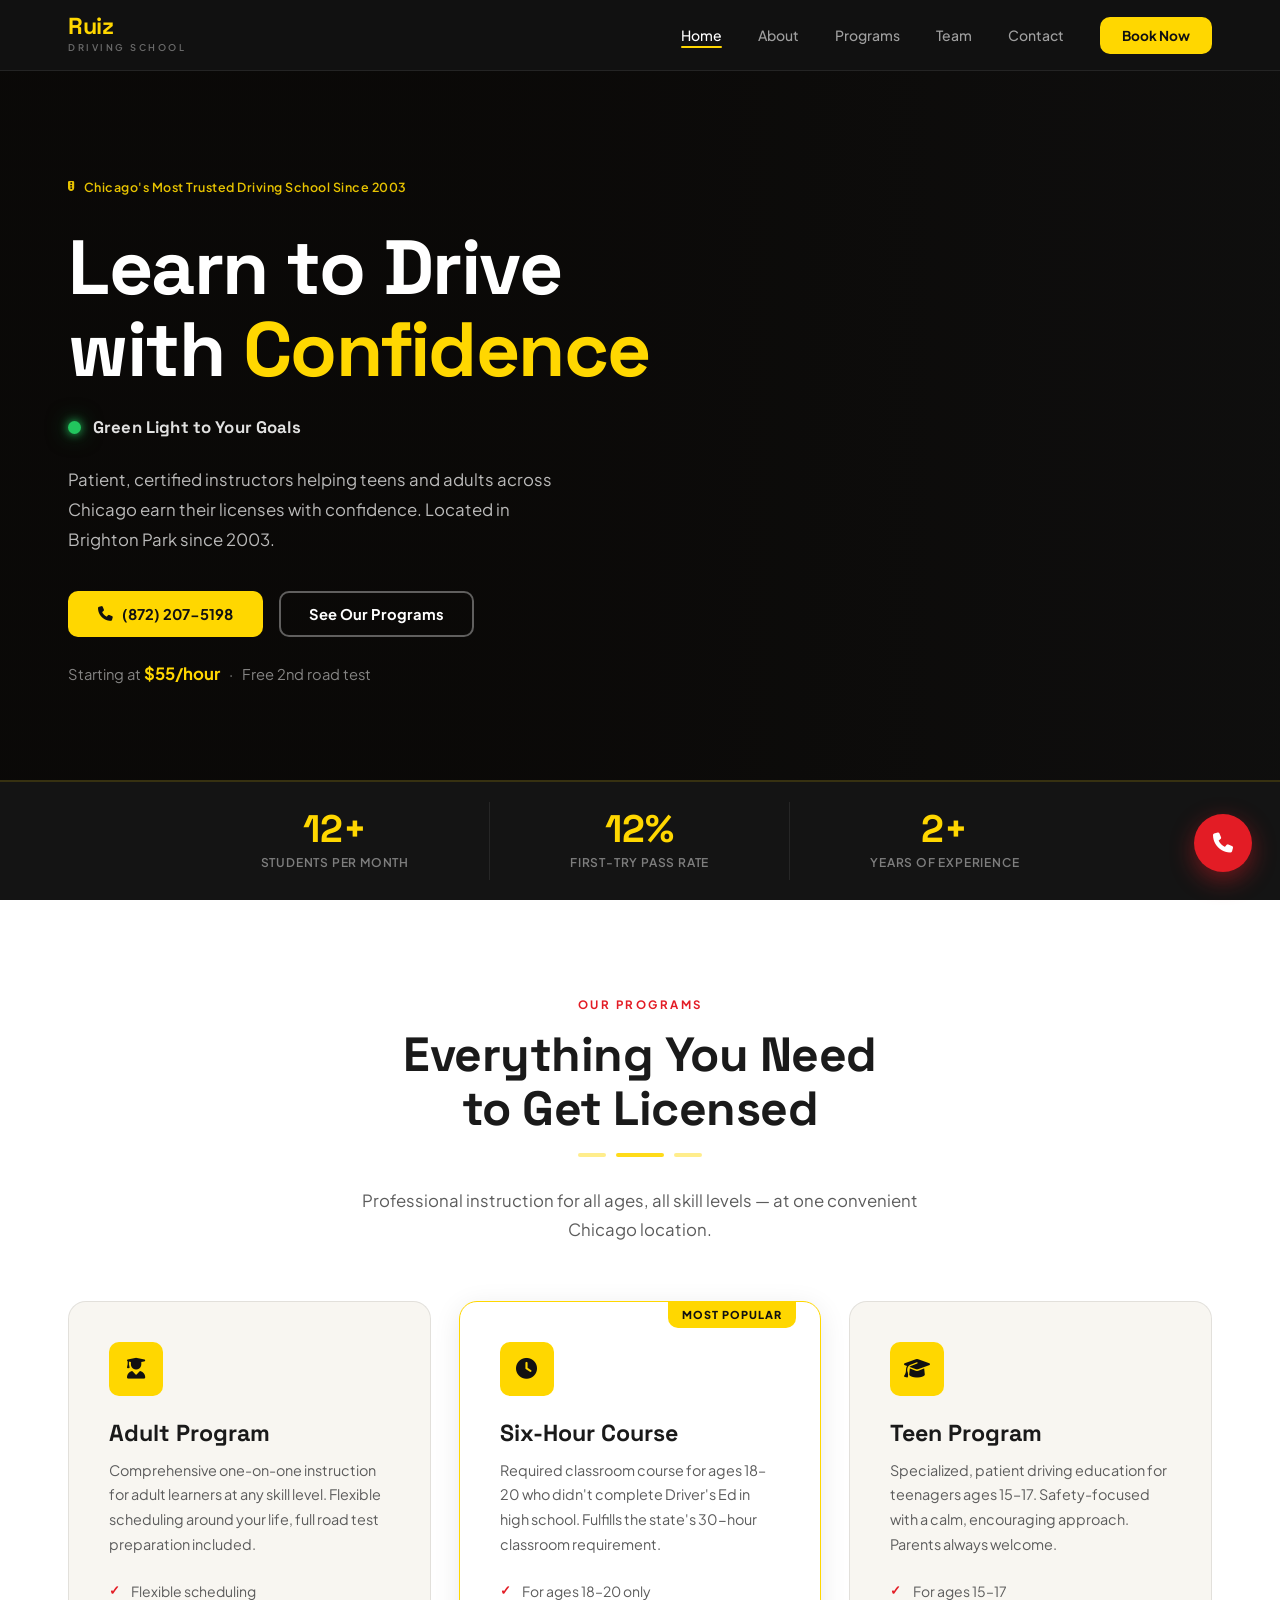
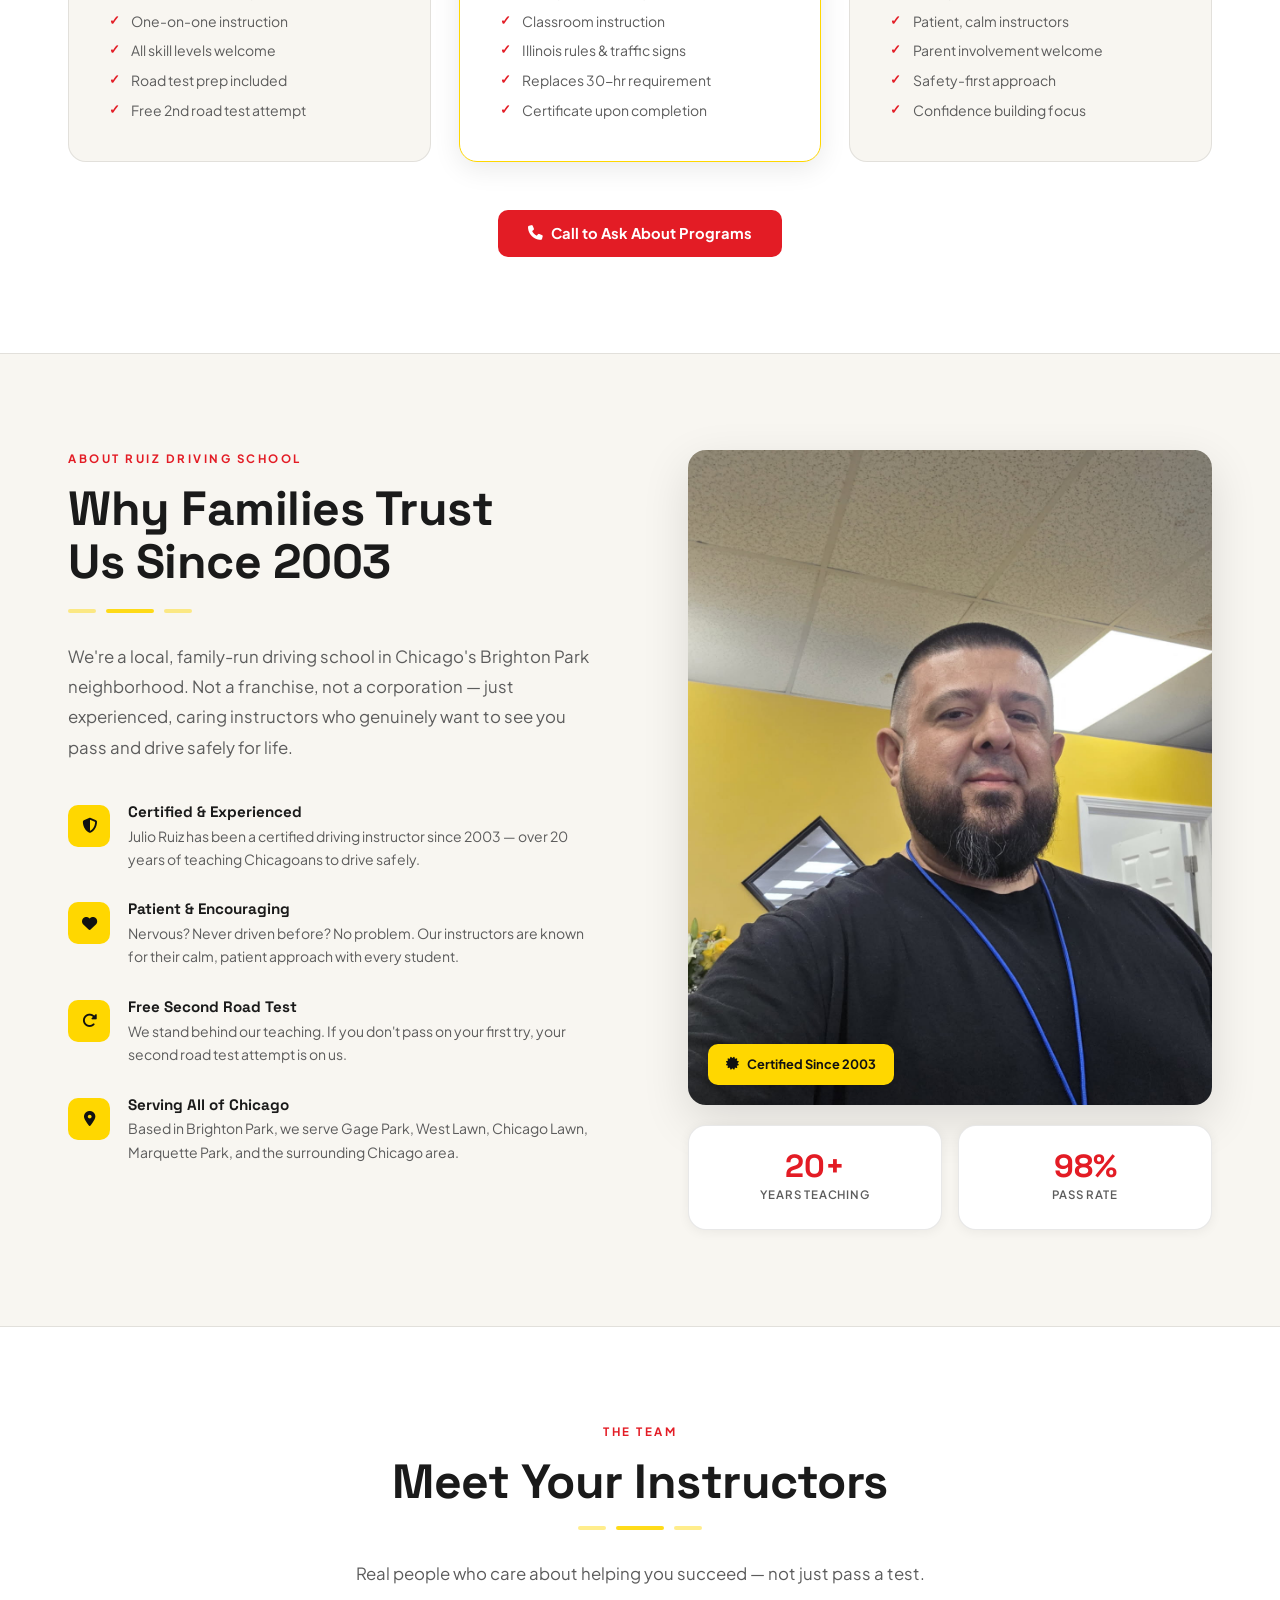
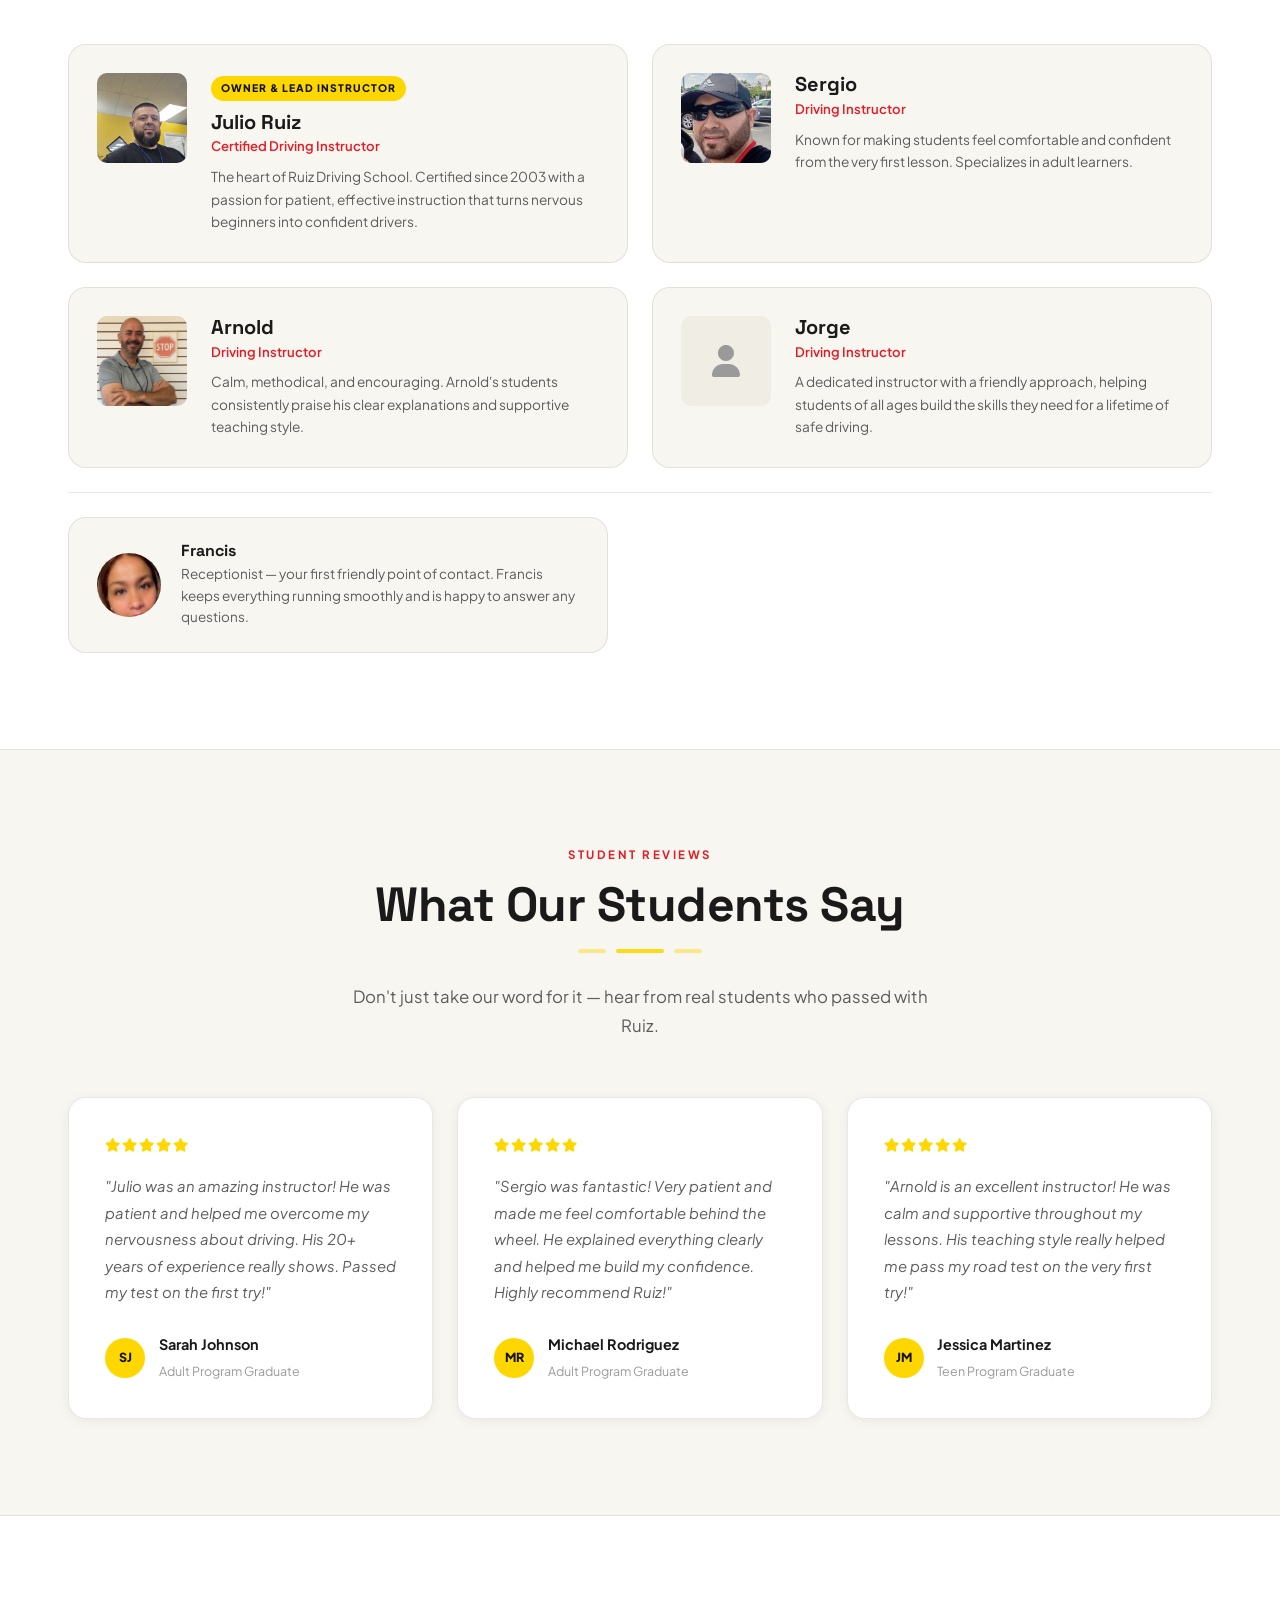
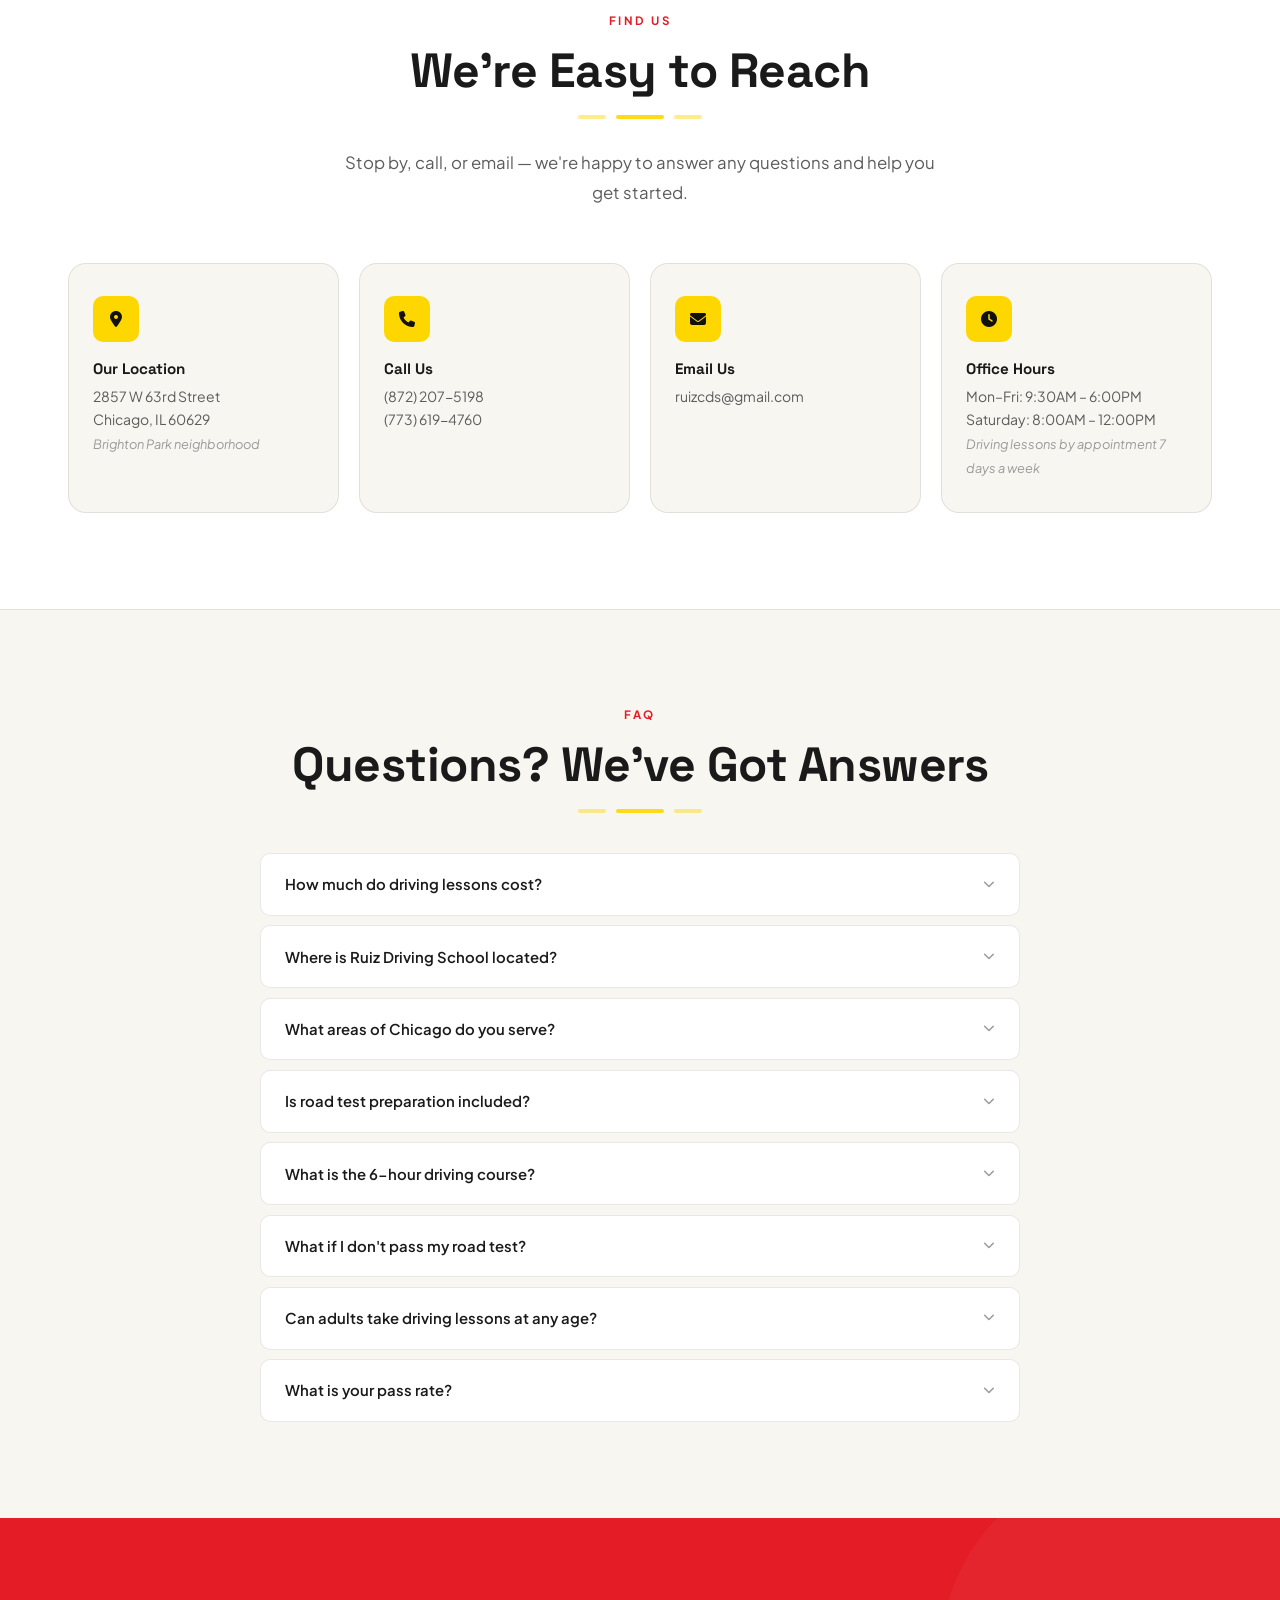
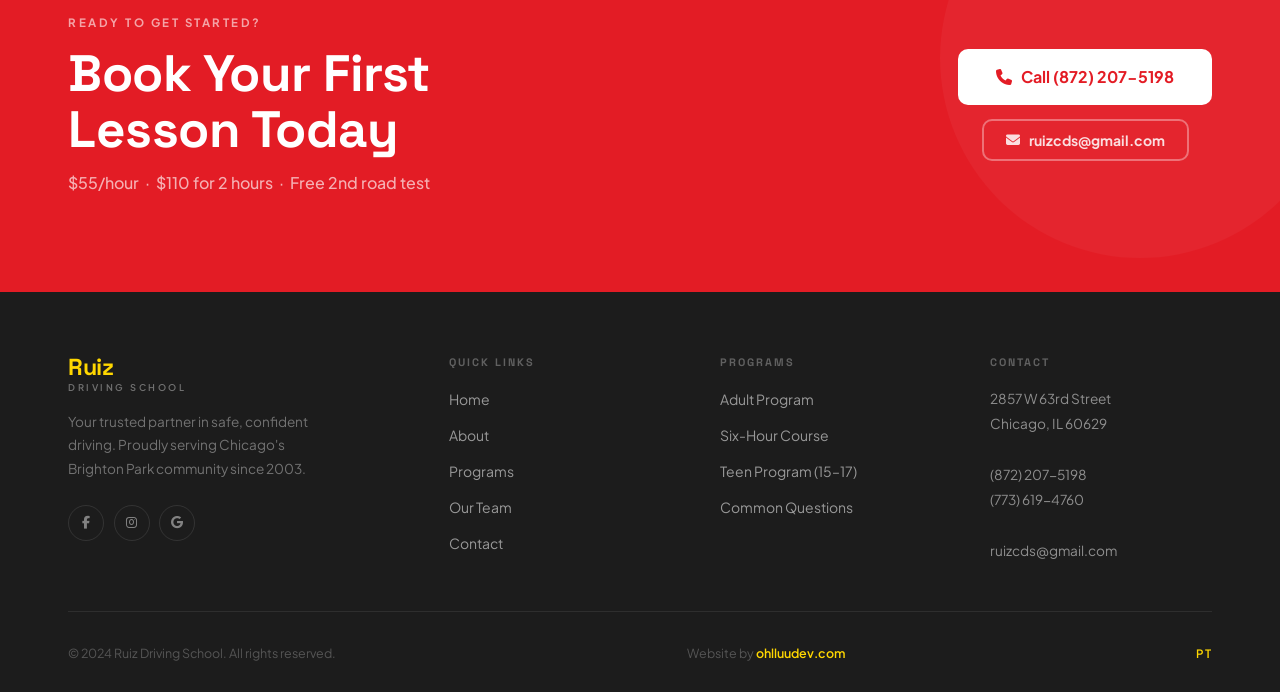
==== commit ad1f97eb: "Add compressed hero background video (MP4, 17MB)" ====
--- a/index.html
+++ b/index.html
@@ -100,7 +100,7 @@
     <!-- HERO -->
     <section id="home" class="hero">
         <video class="hero-video" autoplay muted loop playsinline>
-            <source src="copy_9A7E96DA-184B-4D90-8281-8D04B012997E.mov" type="video/mp4">
+            <source src="hero-bg.mp4" type="video/mp4">
         </video>
         <div class="hero-overlay"></div>
         <div class="hero-inner">
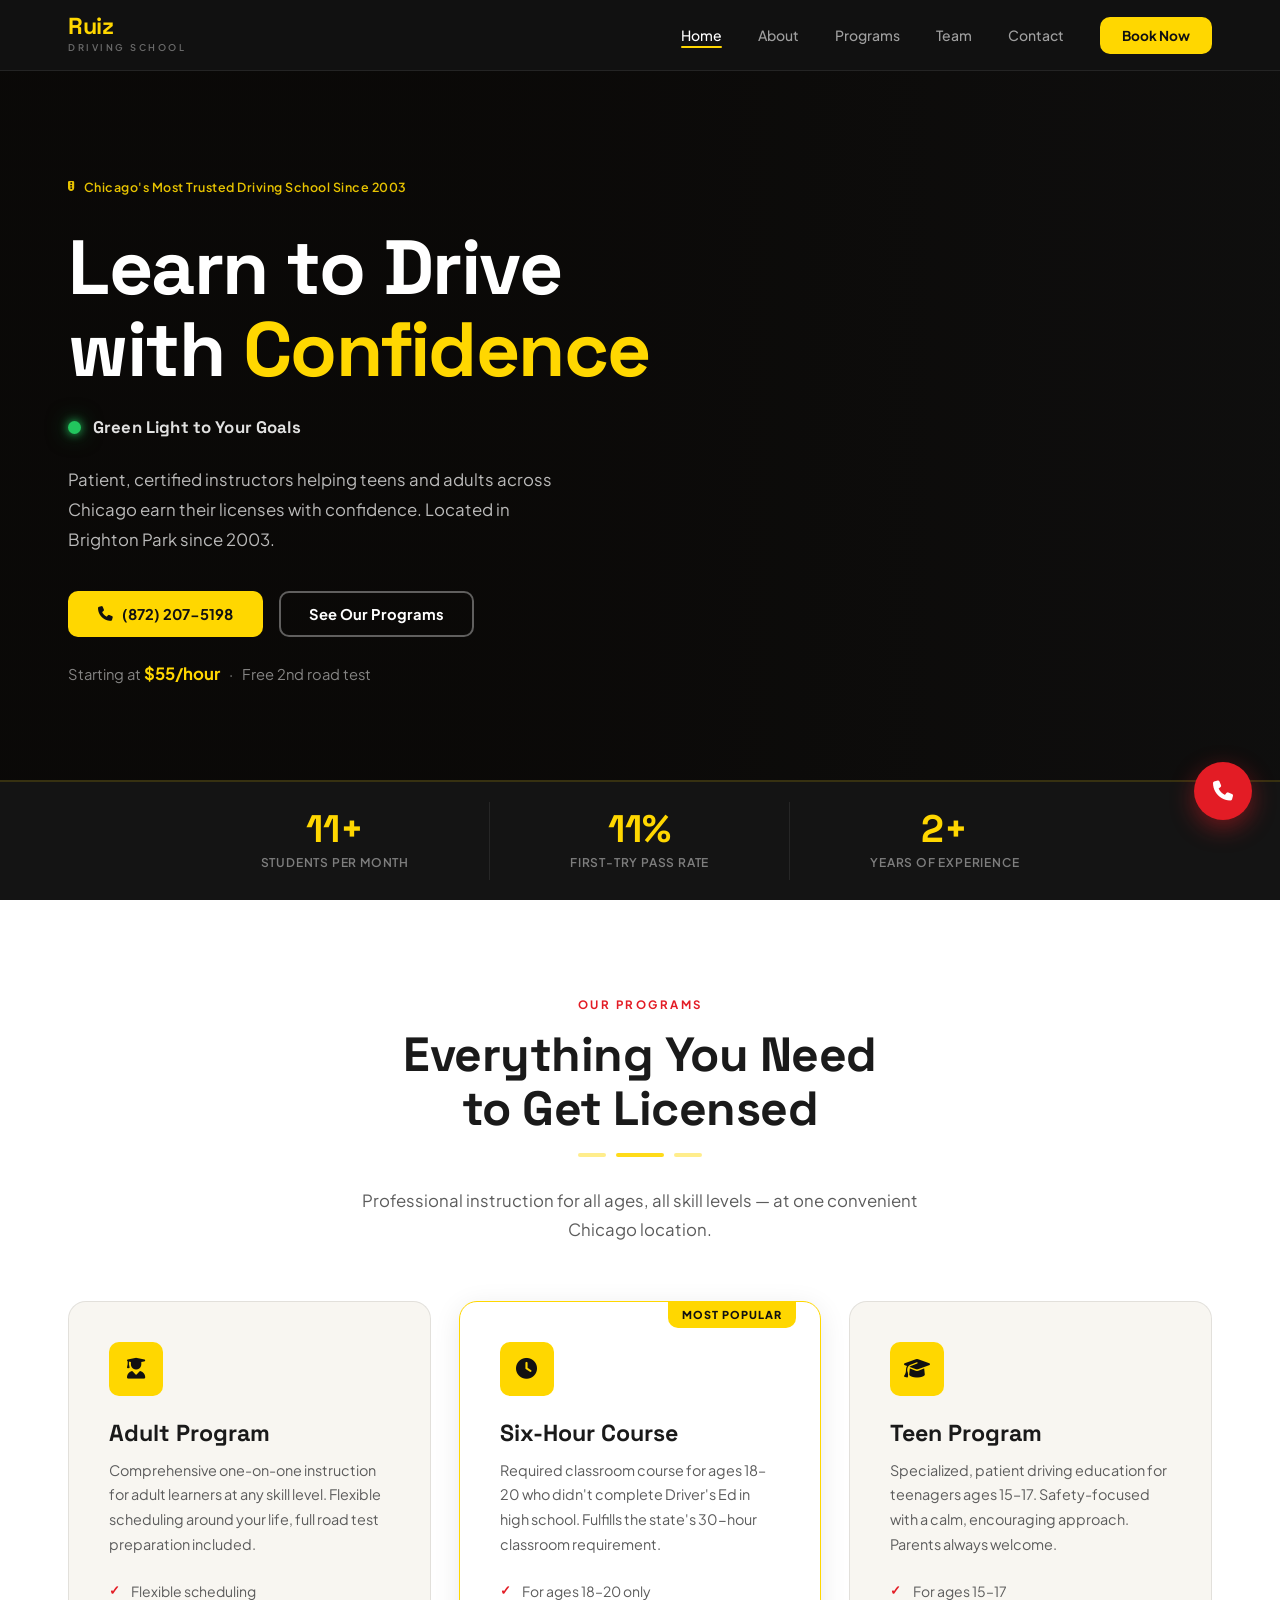
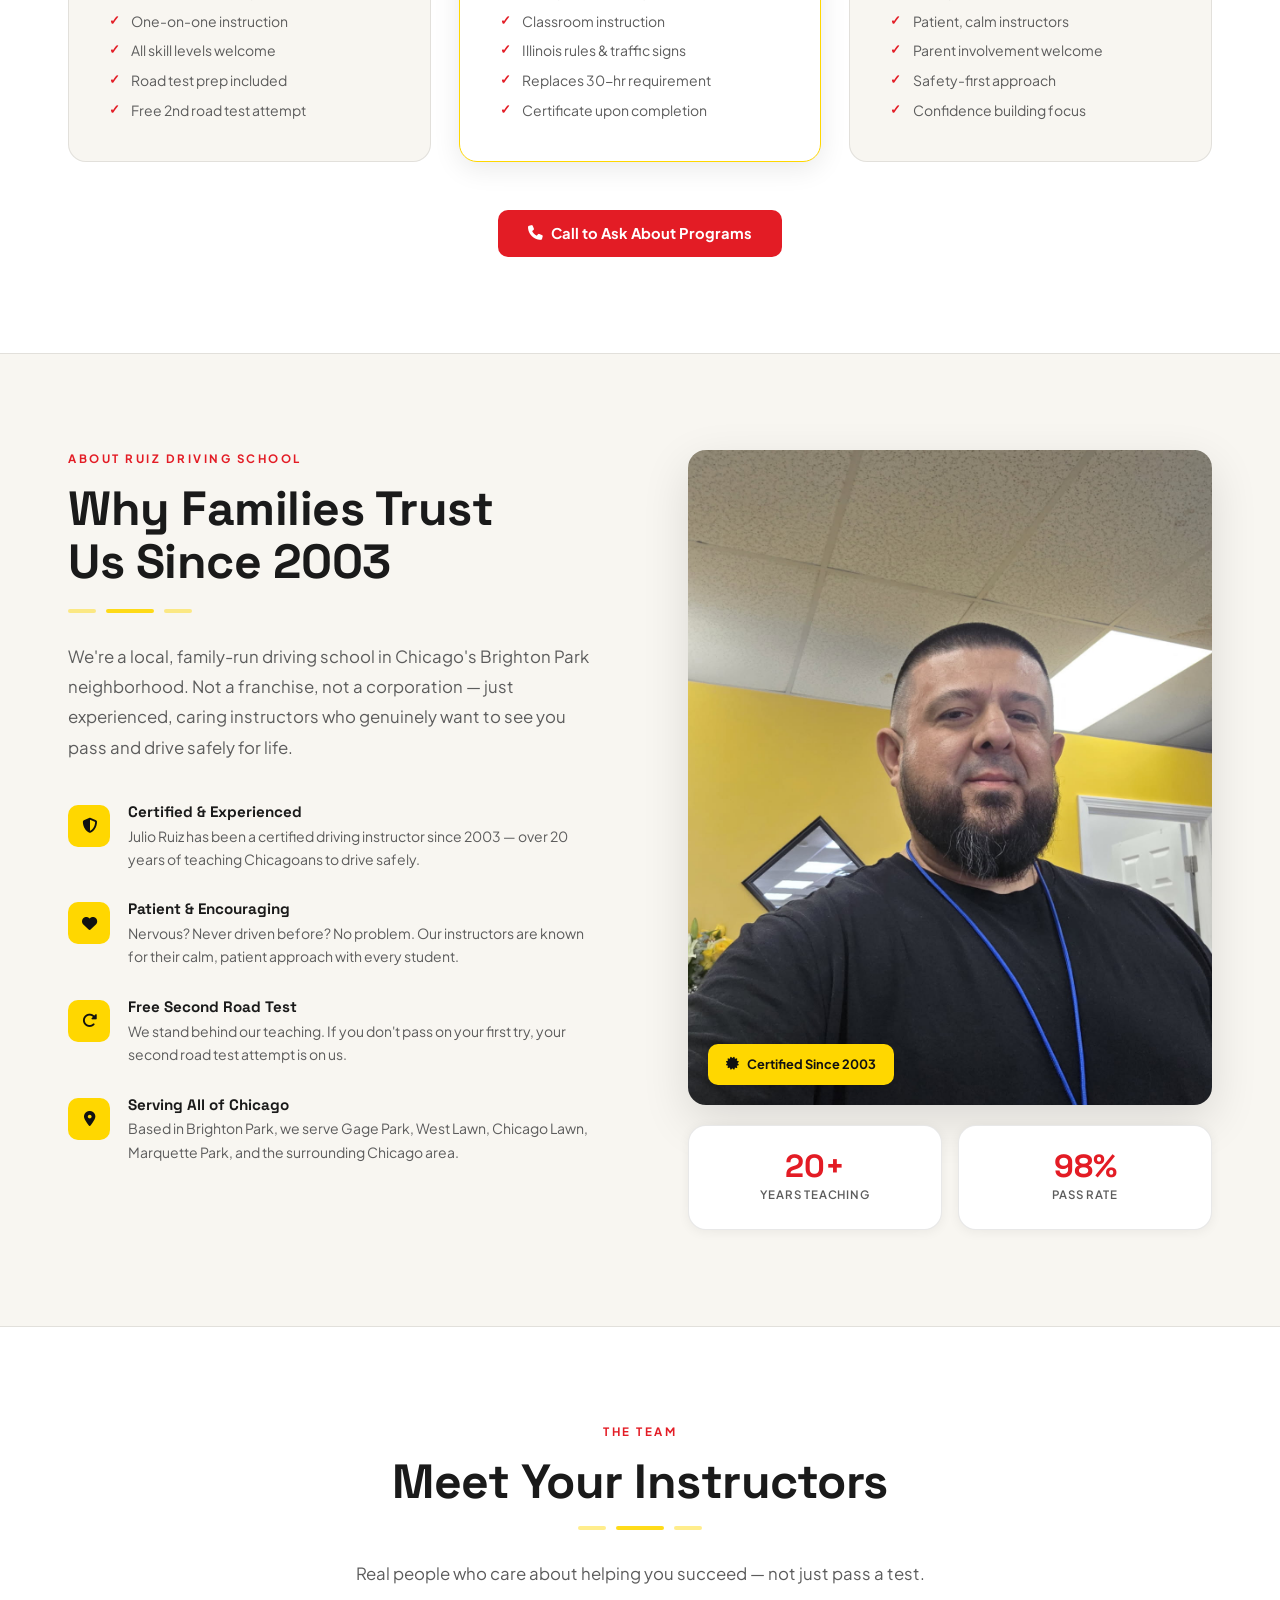
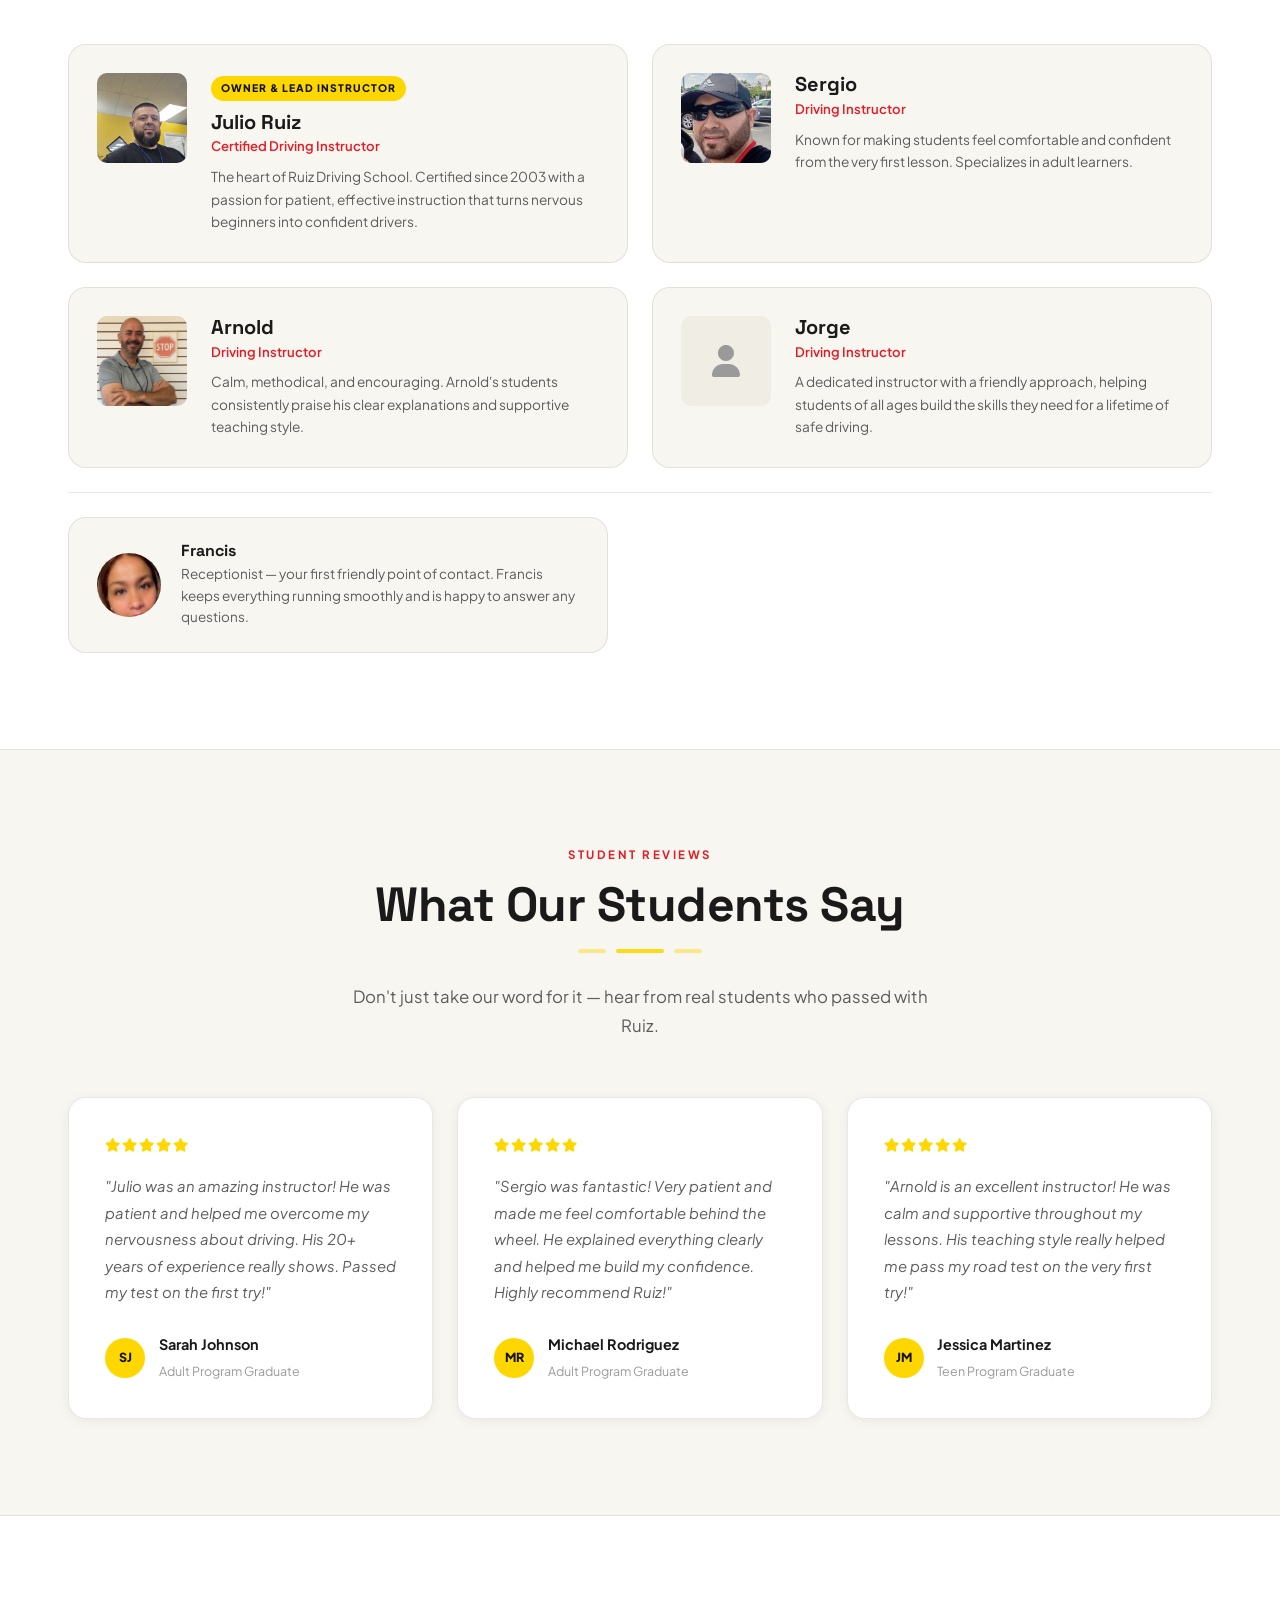
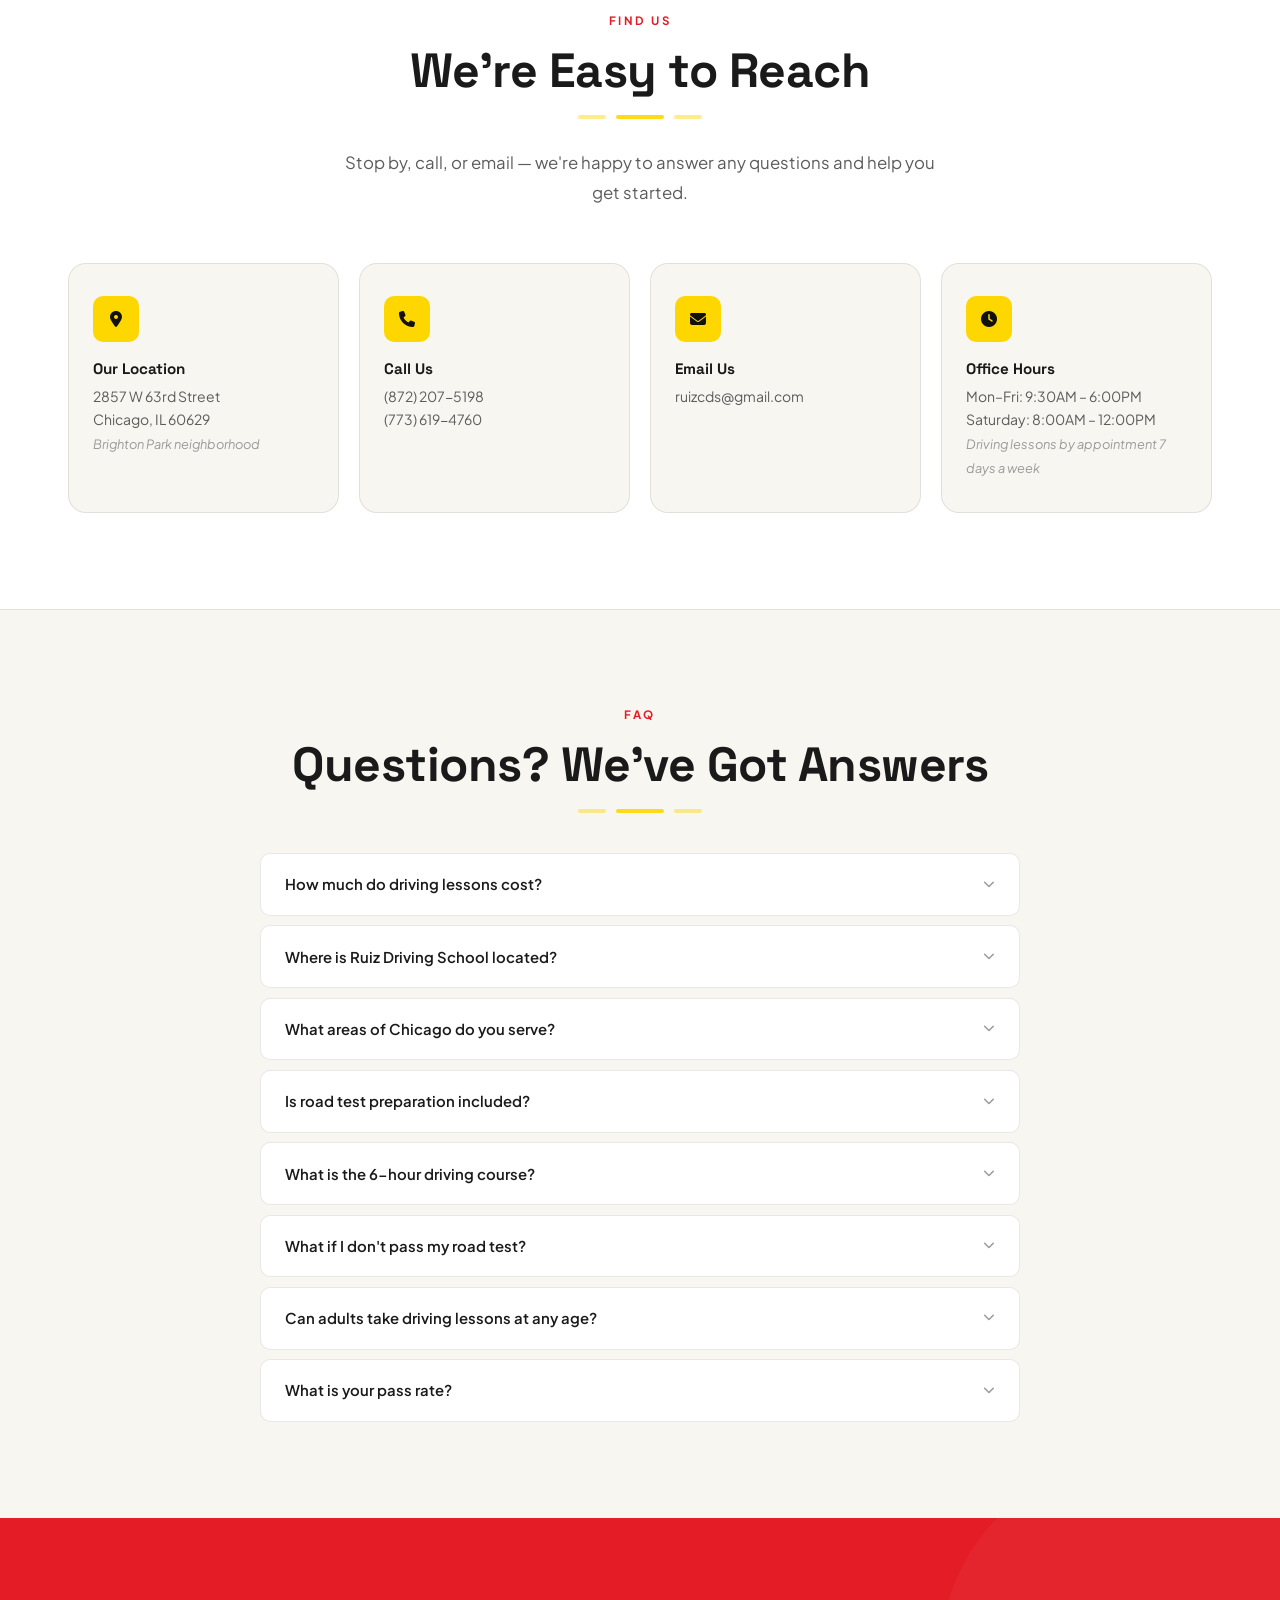
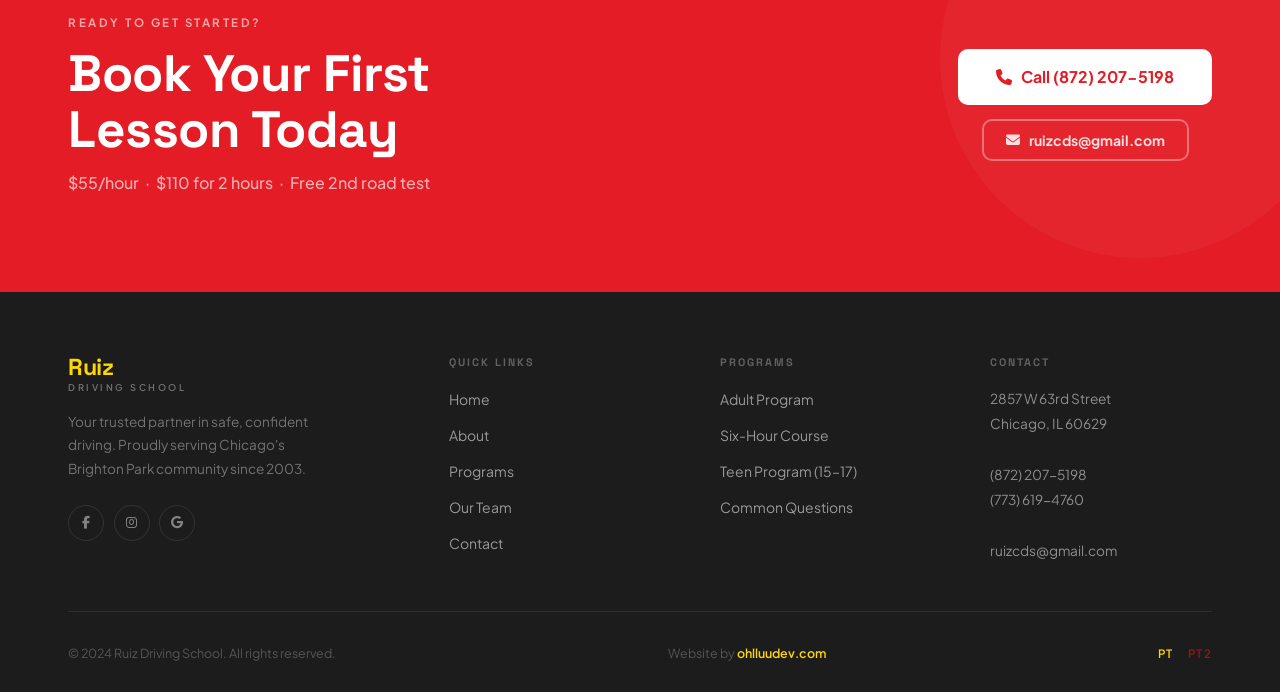
==== commit 9d879b46: "Add Practice Test 2 (55 questions) behind the existing PT gate Transcribed from the scanned instruct" ====
--- a/index.html
+++ b/index.html
@@ -588,7 +588,10 @@
             <div class="footer-bottom">
                 <p>&copy; 2024 Ruiz Driving School. All rights reserved.</p>
                 <p>Website by <a href="https://ohlluudev.com" target="_blank">ohlluudev.com</a></p>
-                <a href="#" id="pt-link" class="pt-footer-link">PT</a>
+                <span class="pt-footer-links">
+                    <a href="#" id="pt-link" class="pt-footer-link">PT</a>
+                    <a href="#" id="pt2-link" class="pt-footer-link pt-footer-link-2">PT2</a>
+                </span>
             </div>
         </div>
     </footer>
@@ -638,7 +641,7 @@
                 <div class="pt-scoreboard">
                     <div class="pt-sb-item pt-sb-pass">
                         <span class="pt-sb-label">To Pass</span>
-                        <span class="pt-sb-val">32</span>
+                        <span class="pt-sb-val" id="sb-topass">32</span>
                     </div>
                     <div class="pt-sb-item pt-sb-correct">
                         <span class="pt-sb-label">Correct</span>
@@ -654,7 +657,8 @@
                     </div>
                 </div>
                 <p id="pt-skipped-label" class="pt-skipped-label" hidden>&#8629; Previously skipped &mdash; you must answer this now</p>
-                <img id="pt-question-img" class="pt-question-img" src="" alt="" />
+                <img id="pt-question-img" class="pt-question-img" alt="" hidden />
+                <div id="pt-question-placeholder" class="pt-question-placeholder" hidden></div>
                 <h3 id="pt-question-text" class="pt-question"></h3>
                 <div id="pt-options" class="pt-options"></div>
                 <div class="pt-result-actions">
--- a/styles.css
+++ b/styles.css
@@ -1390,6 +1390,22 @@
 }
 .pt-footer-link:hover { color: rgba(255,255,255,0.35); }
 
+/* PT1 / PT2 sit together at the footer's right edge */
+.pt-footer-links {
+    display: inline-flex;
+    align-items: center;
+    gap: 0.85rem;
+}
+
+/* PT2 in red to distinguish it from PT1. Specificity must beat
+   `.footer-bottom a` (0-1-1), which otherwise forces both links yellow. */
+.footer-bottom .pt-footer-link-2 { color: rgba(227, 28, 37, 0.55); }
+.footer-bottom .pt-footer-link-2:hover { color: var(--red); }
+
+@media (min-width: 769px) and (max-width: 1366px) {
+    .floating-action-btn { bottom: 80px; }
+}
+
 @media (max-width: 768px) {
     .pt-footer-link { display: none; }
 }
@@ -1811,6 +1827,48 @@
 
 .pt-option-text { flex: 1; }
 
+/* Signs matching: 17 options in two columns so the card stays a sane height */
+.pt-options.pt-options-grid {
+    display: grid;
+    grid-template-columns: 1fr 1fr;
+    gap: 0.5rem;
+}
+.pt-options-grid .pt-option {
+    padding: 0.7rem 0.8rem;
+    gap: 0.6rem;
+    font-size: 0.82rem;
+    align-items: flex-start;
+}
+.pt-options-grid .pt-option-letter {
+    width: 22px;
+    height: 22px;
+    font-size: 0.68rem;
+}
+@media (max-width: 560px) {
+    .pt-options.pt-options-grid { grid-template-columns: 1fr; }
+}
+
+/* `display: block/flex` below outranks the UA's `[hidden] { display: none }`,
+   so both need an explicit hidden rule or they render even when hidden. */
+.pt-question-img[hidden],
+.pt-question-placeholder[hidden] { display: none; }
+
+/* Stand-in when a question's image file isn't on the site yet */
+.pt-question-placeholder {
+    width: 100%;
+    height: 120px;
+    display: flex;
+    align-items: center;
+    justify-content: center;
+    border: 1px dashed rgba(255, 255, 255, 0.18);
+    border-radius: var(--radius);
+    background: rgba(255, 255, 255, 0.03);
+    color: rgba(255, 255, 255, 0.38);
+    font-size: 0.8rem;
+    font-weight: 600;
+    margin-bottom: 1.1rem;
+}
+
 /* Results screen */
 .pt-score-display {
     text-align: center;
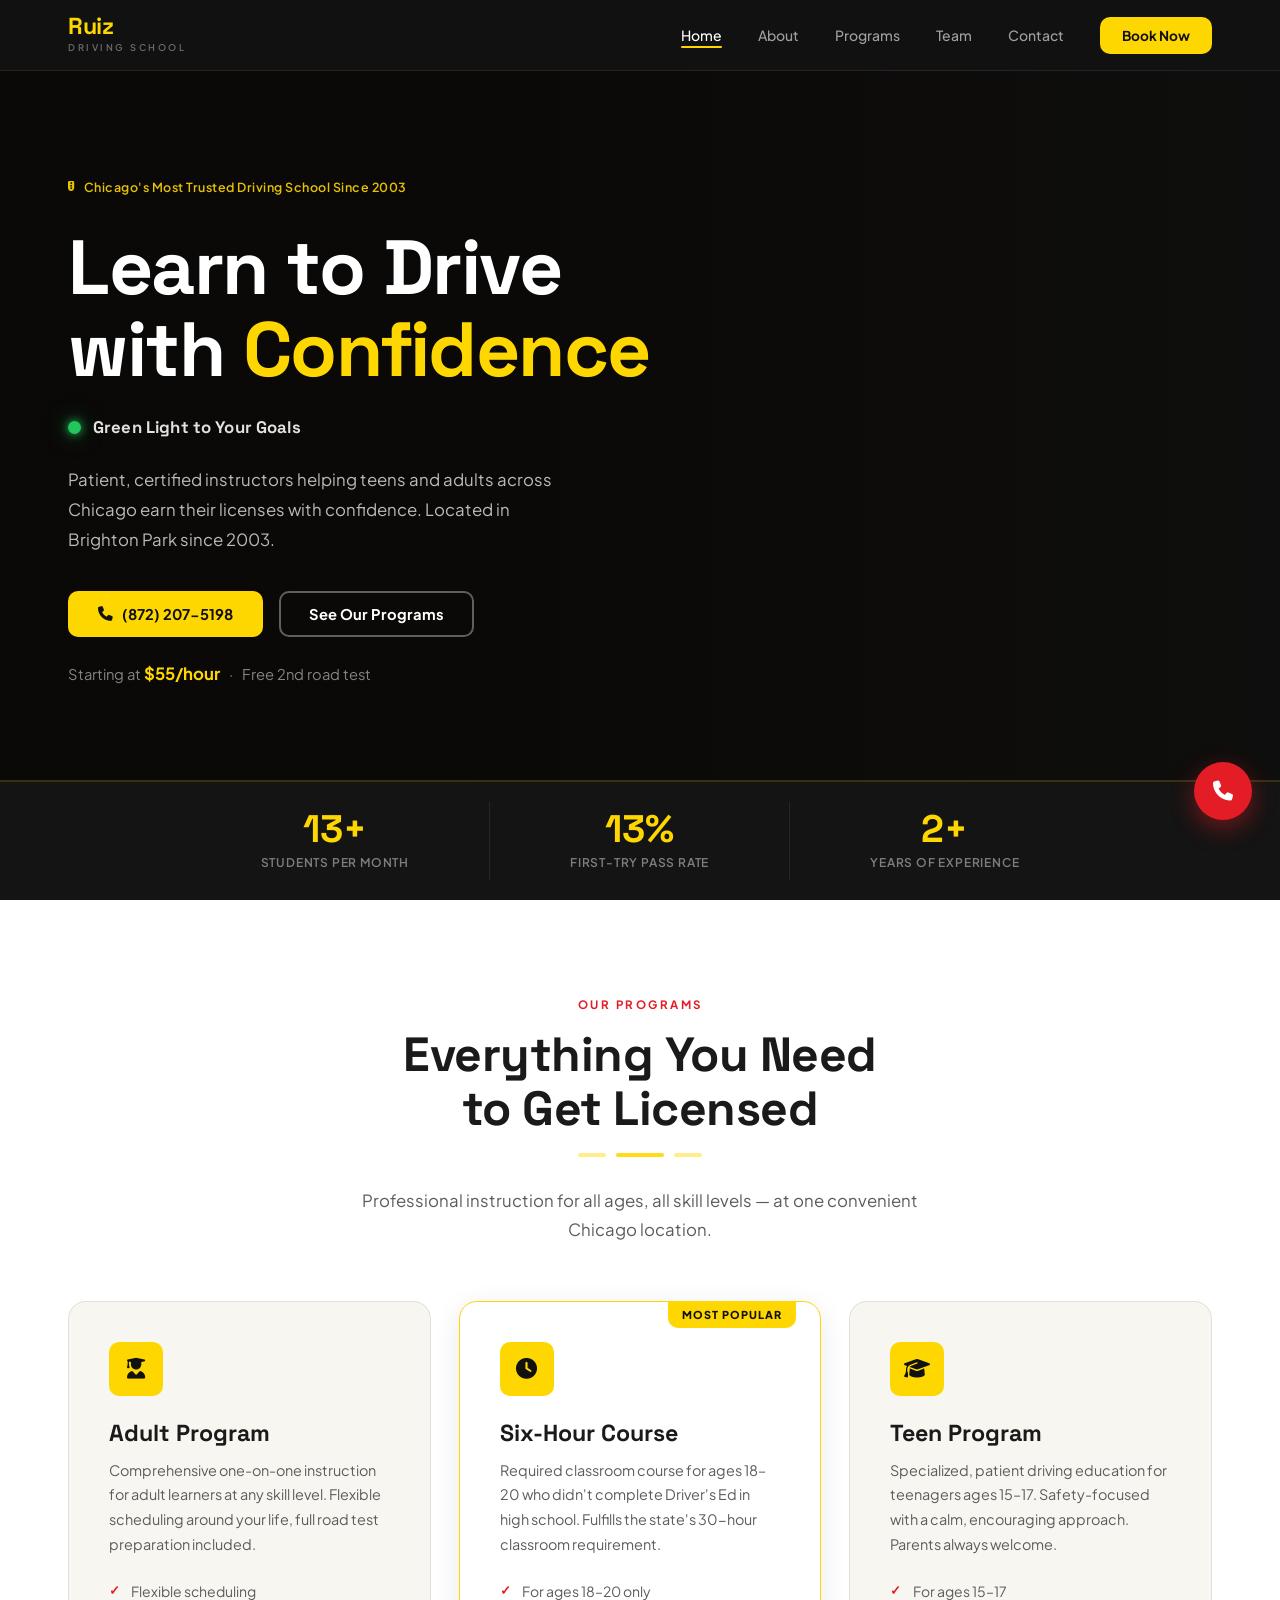
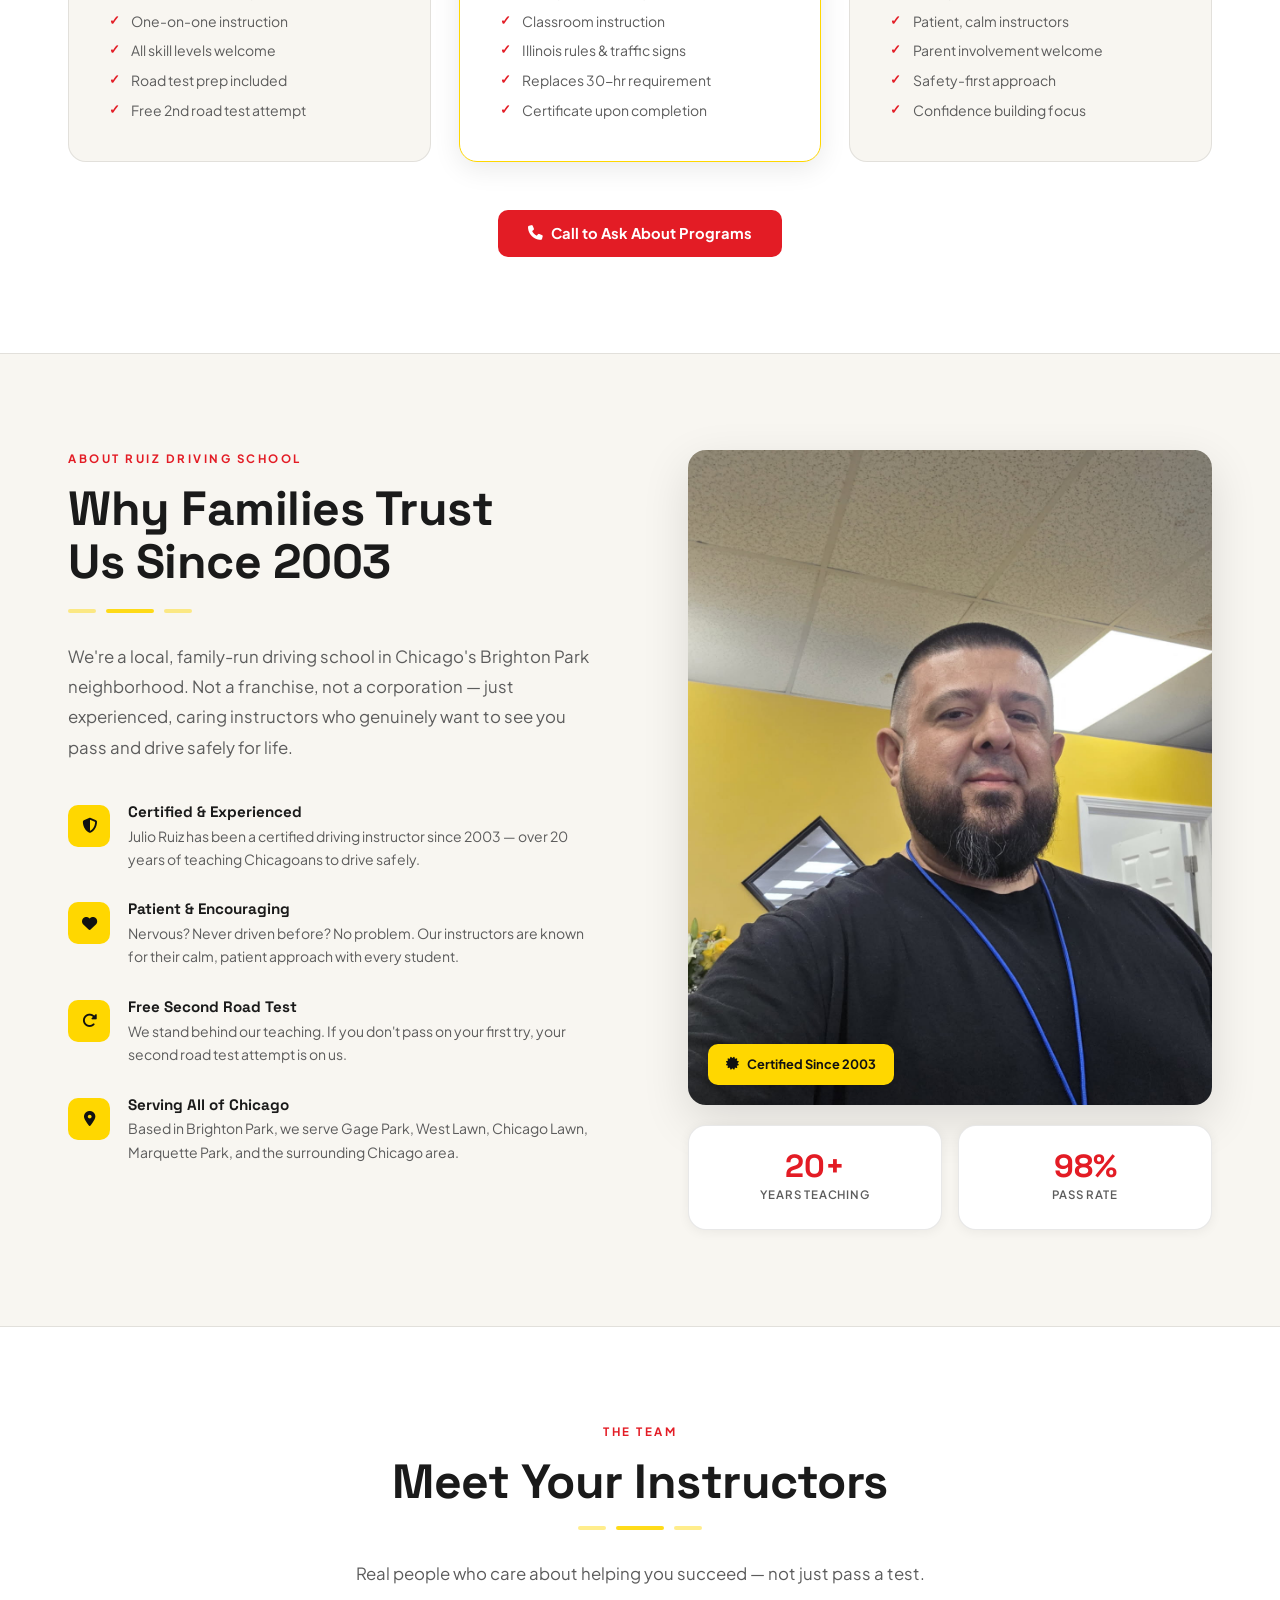
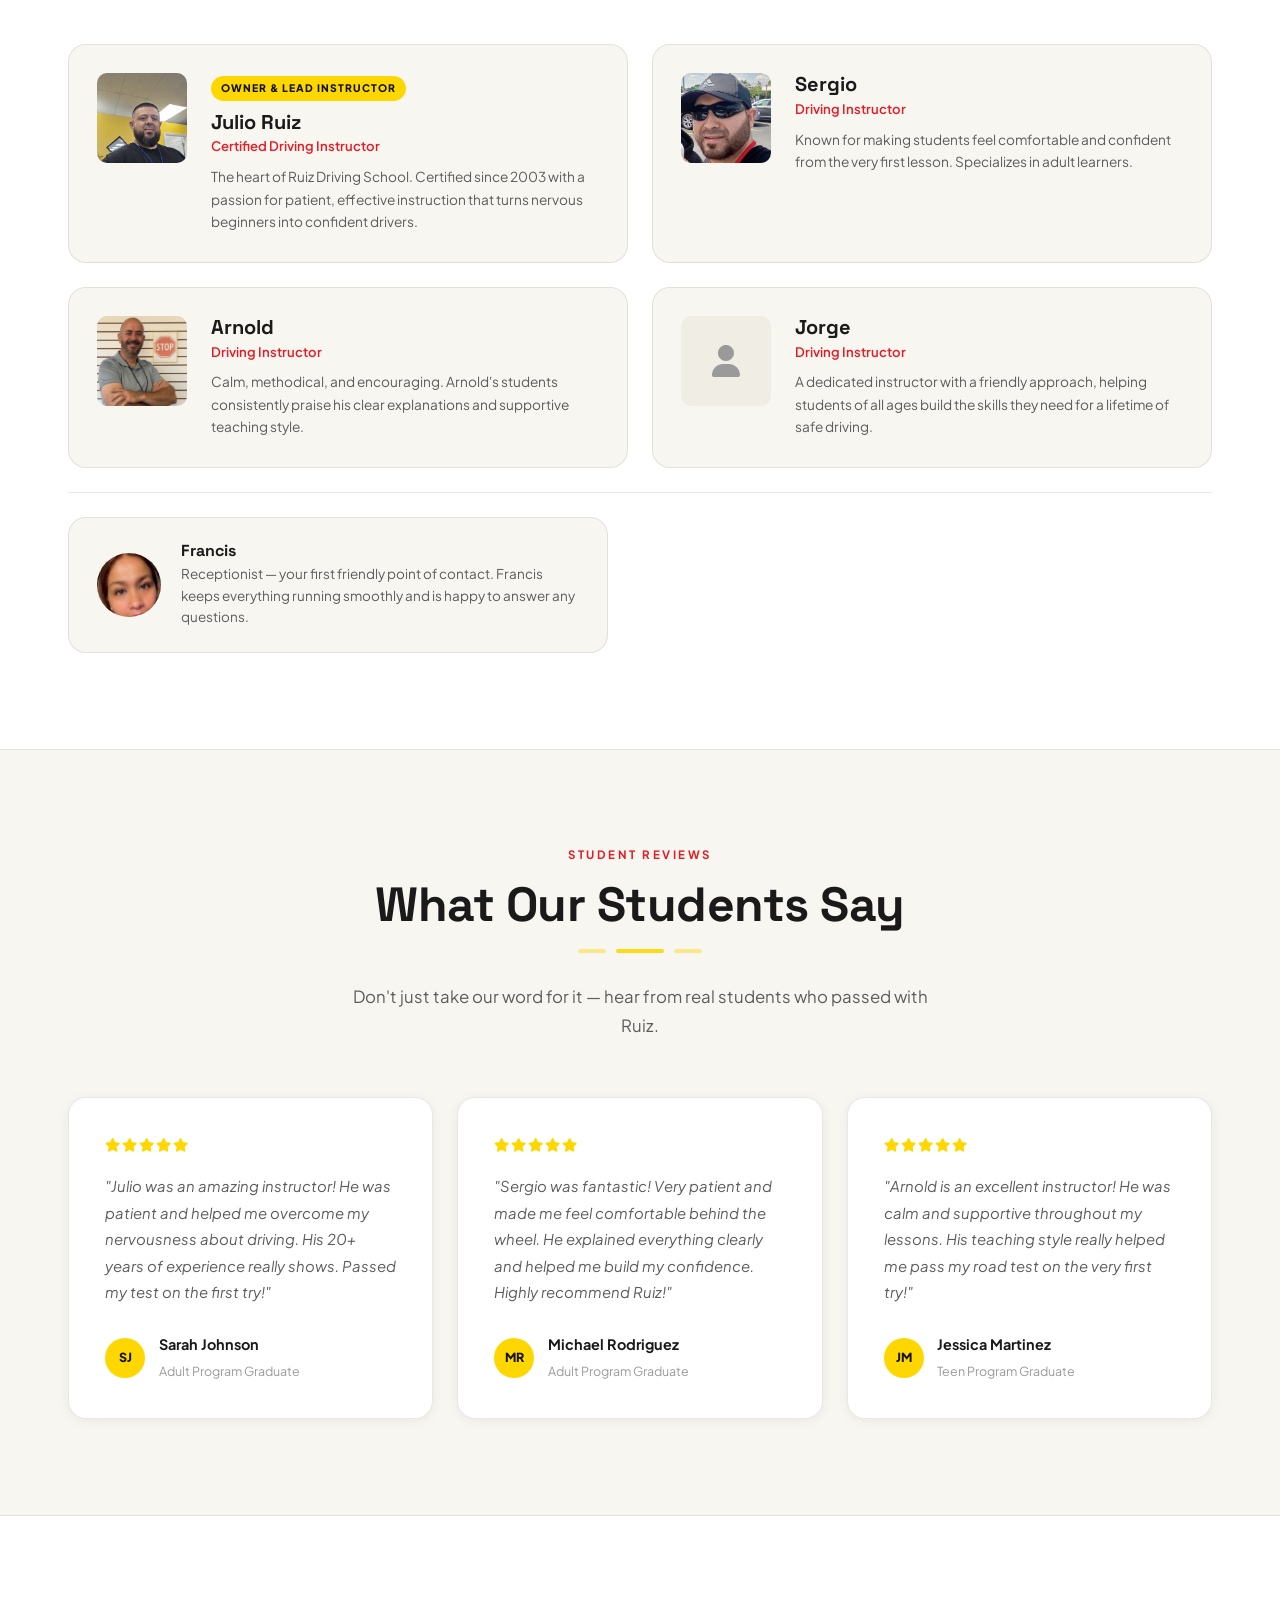
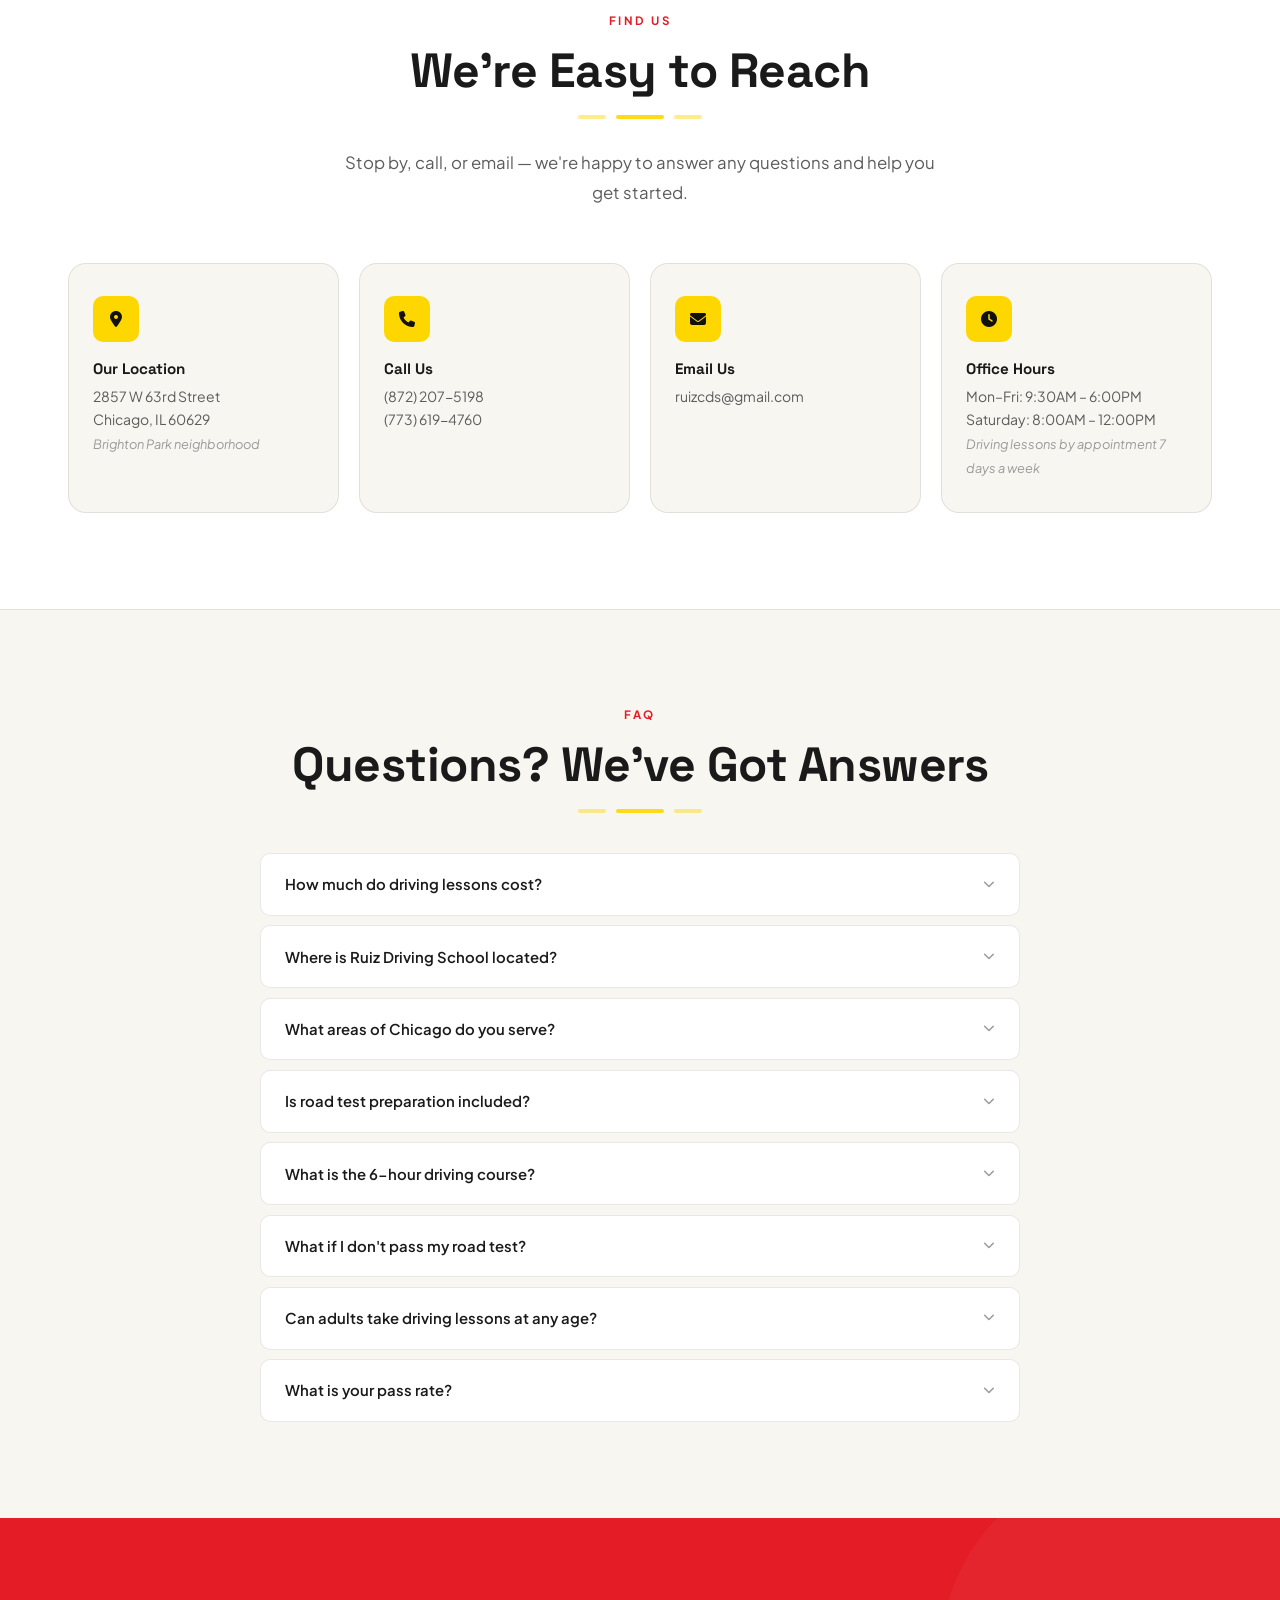
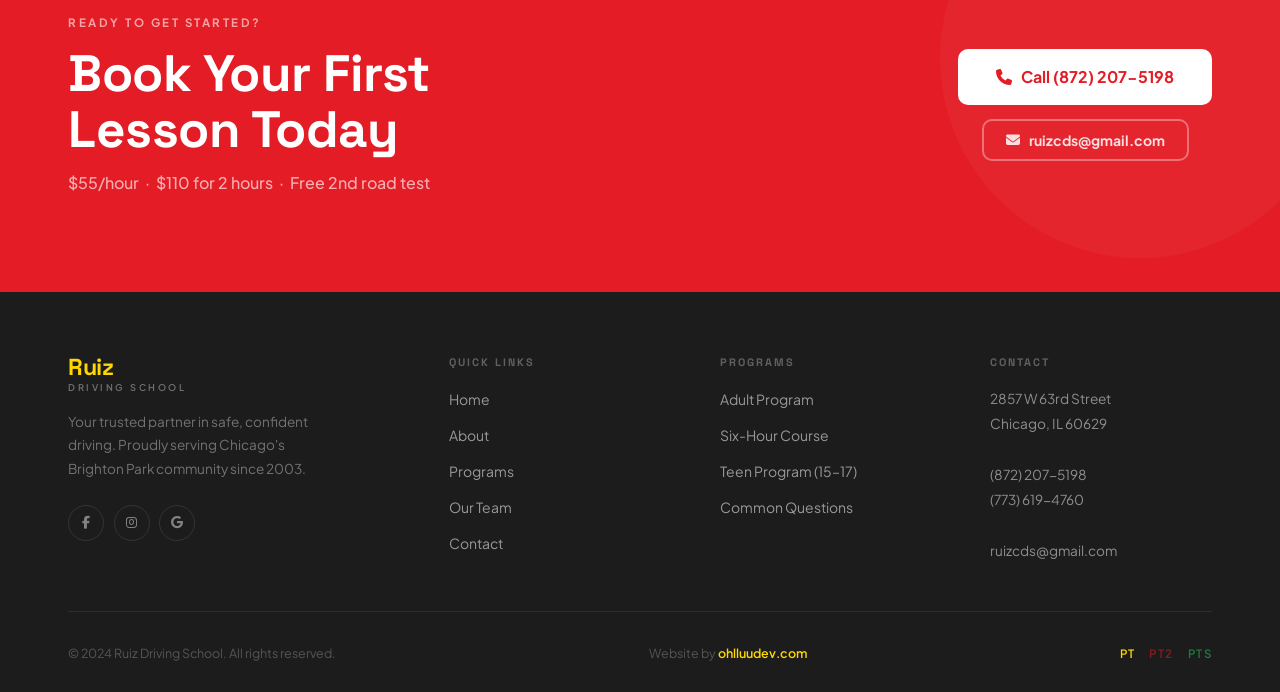
==== commit 712e1a74: "Split the signs section out of PT2 into its own test (PTS) The signs matching exercise now runs as a" ====
--- a/index.html
+++ b/index.html
@@ -591,6 +591,7 @@
                 <span class="pt-footer-links">
                     <a href="#" id="pt-link" class="pt-footer-link">PT</a>
                     <a href="#" id="pt2-link" class="pt-footer-link pt-footer-link-2">PT2</a>
+                    <a href="#" id="pts-link" class="pt-footer-link pt-footer-link-3">PTS</a>
                 </span>
             </div>
         </div>
--- a/styles.css
+++ b/styles.css
@@ -1401,6 +1401,8 @@
    `.footer-bottom a` (0-1-1), which otherwise forces both links yellow. */
 .footer-bottom .pt-footer-link-2 { color: rgba(227, 28, 37, 0.55); }
 .footer-bottom .pt-footer-link-2:hover { color: var(--red); }
+.footer-bottom .pt-footer-link-3 { color: rgba(34, 197, 94, 0.55); }
+.footer-bottom .pt-footer-link-3:hover { color: var(--green); }
 
 @media (min-width: 769px) and (max-width: 1366px) {
     .floating-action-btn { bottom: 80px; }
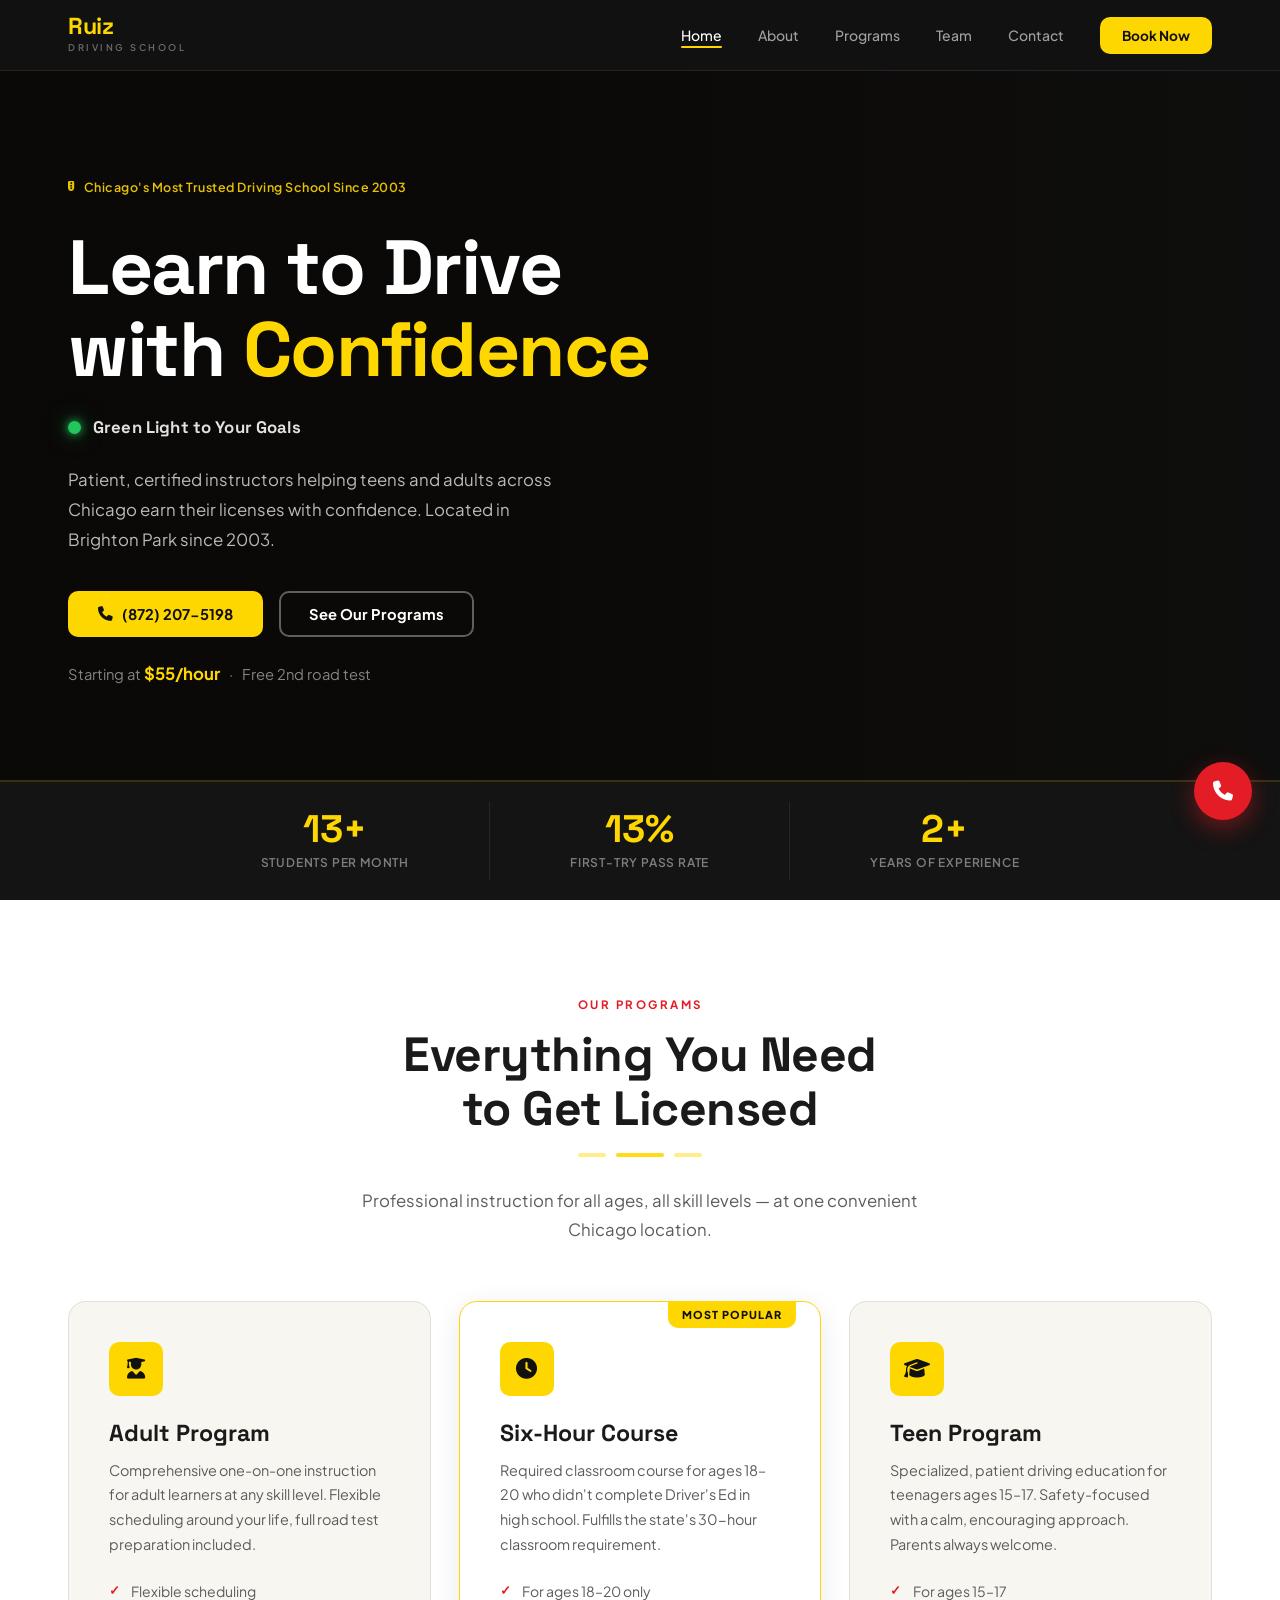
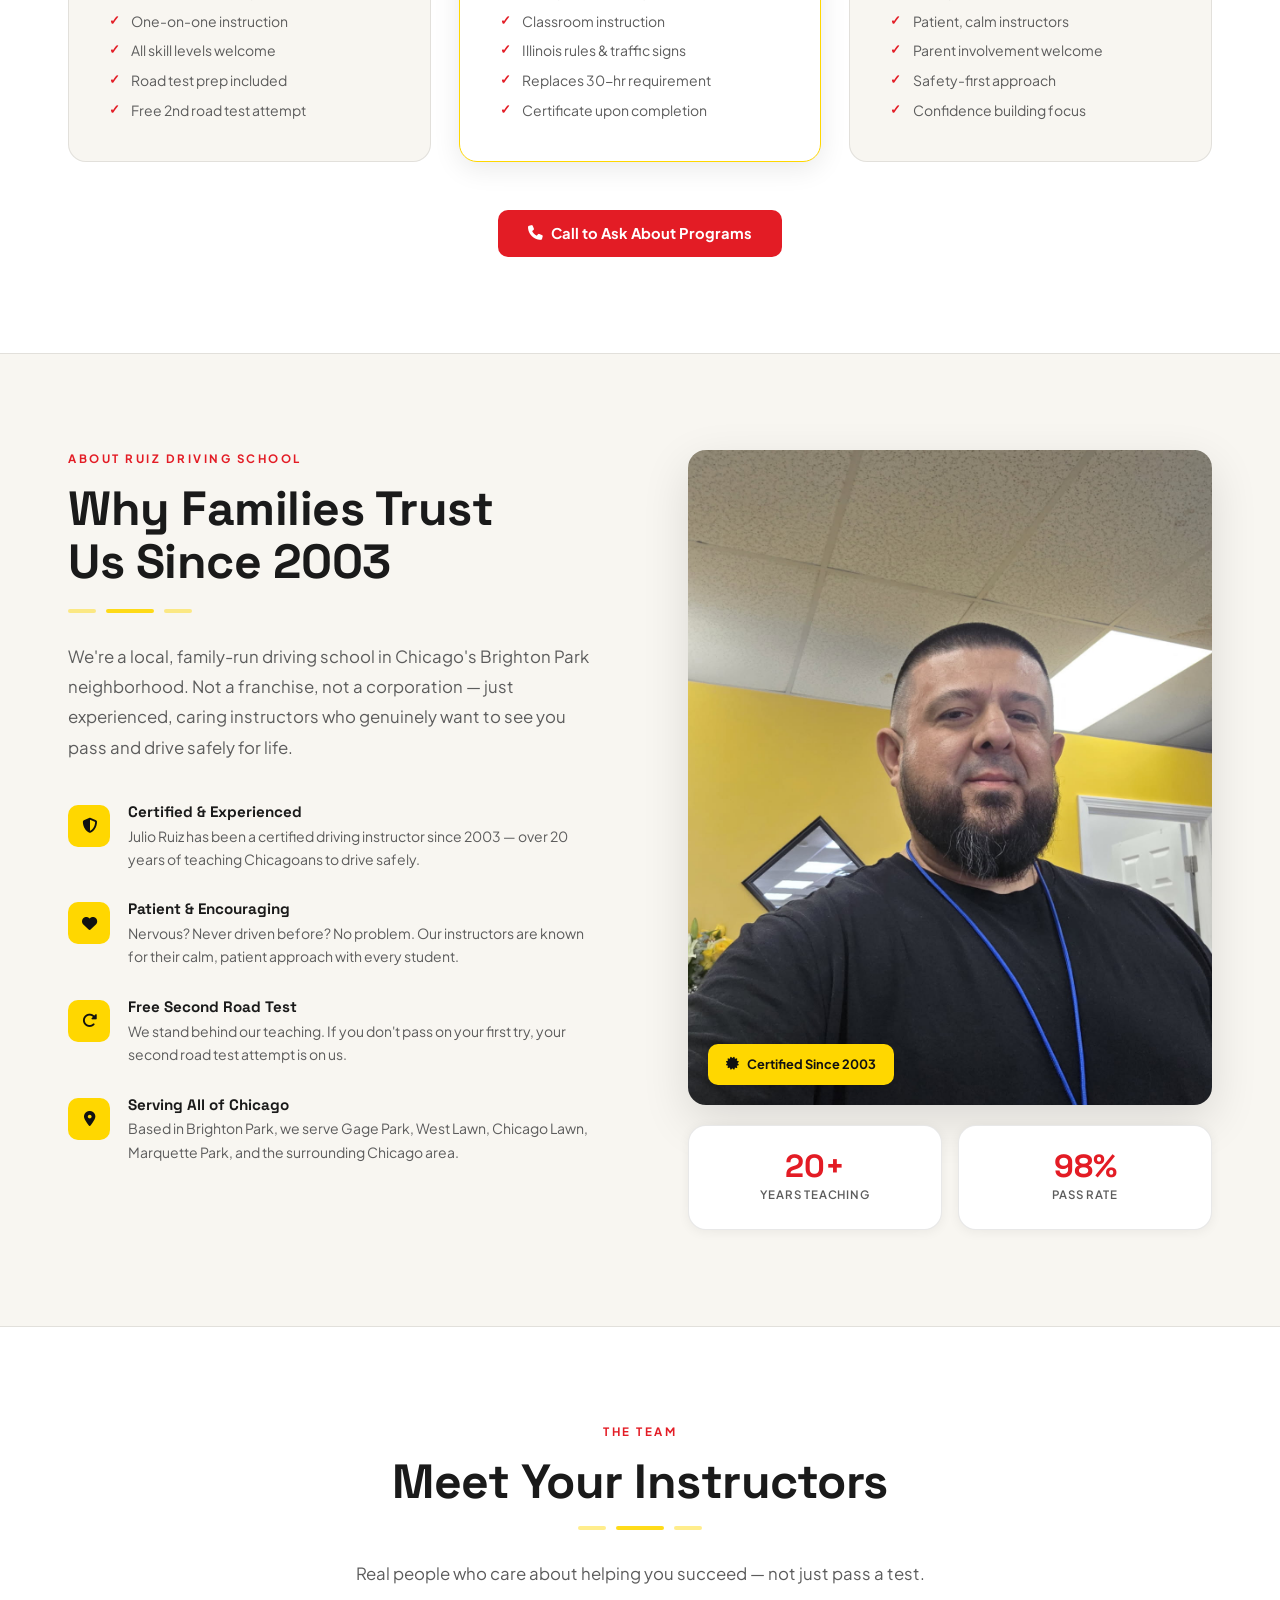
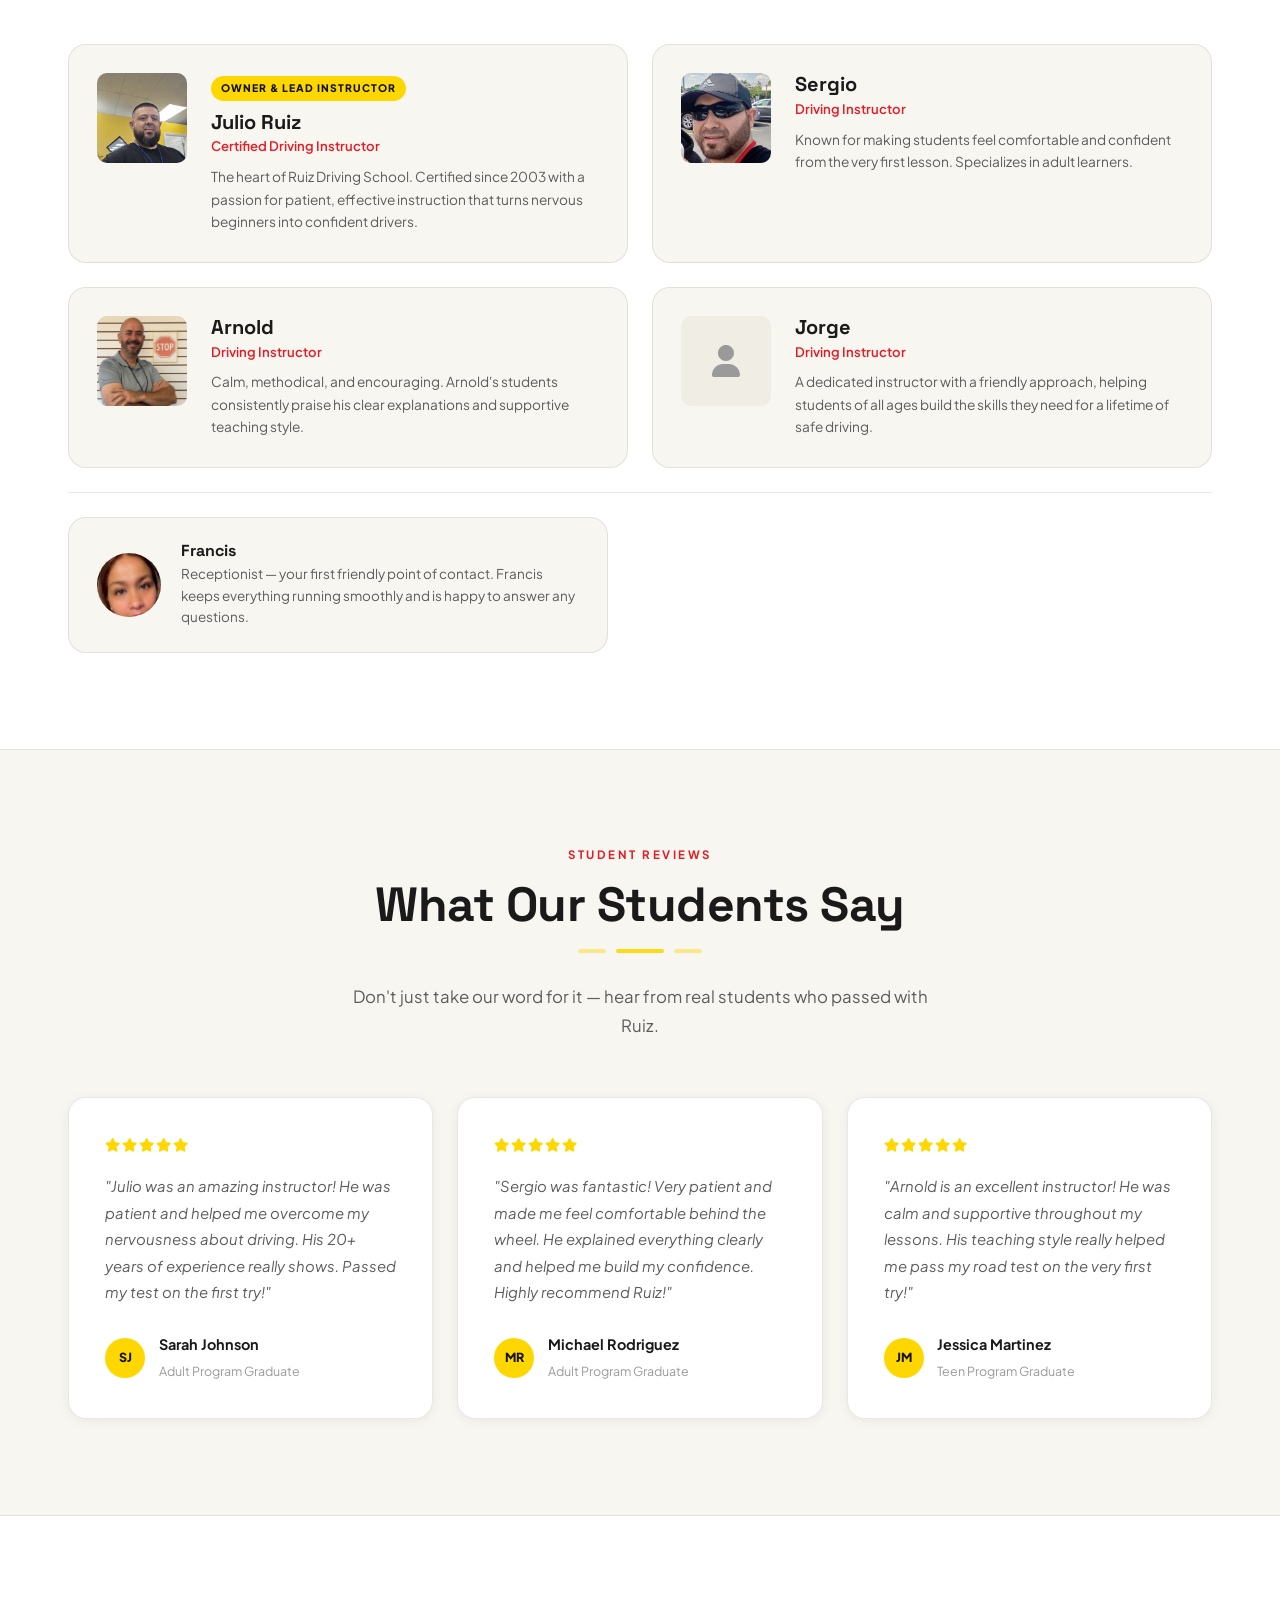
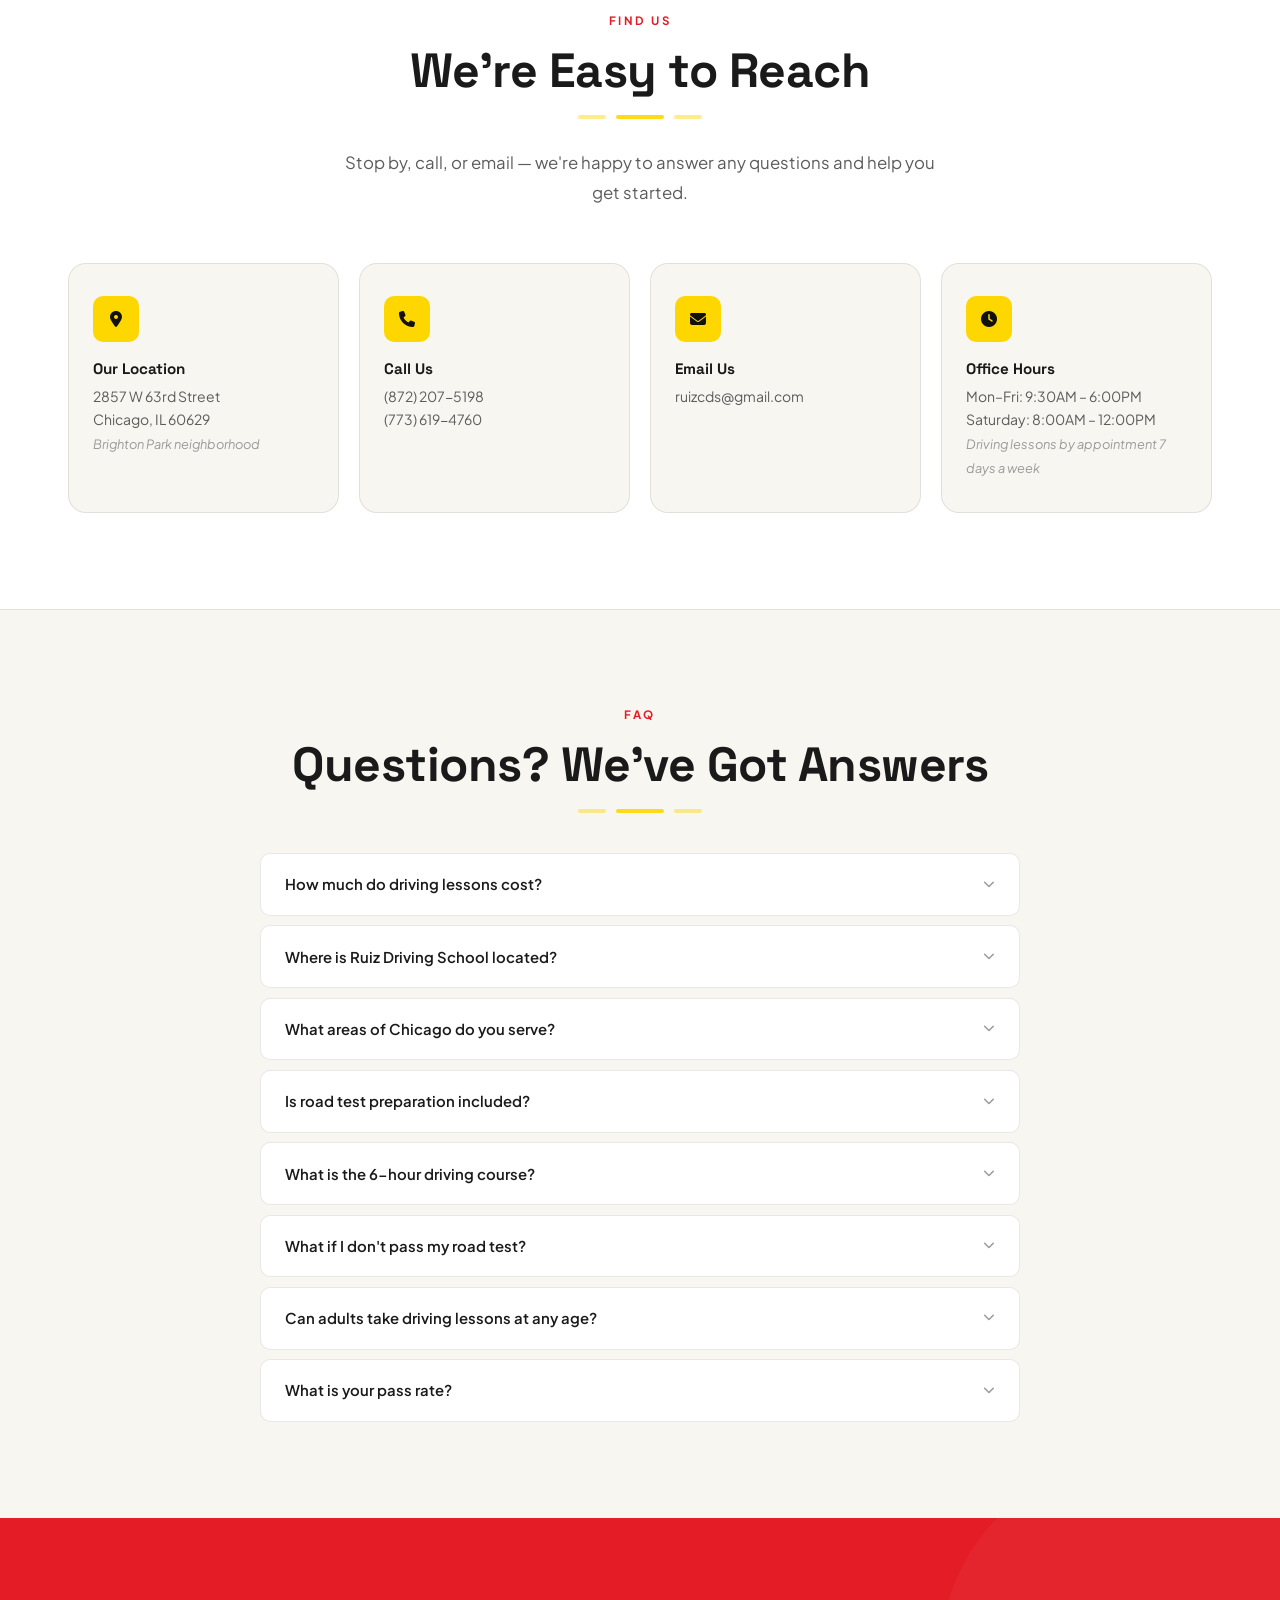
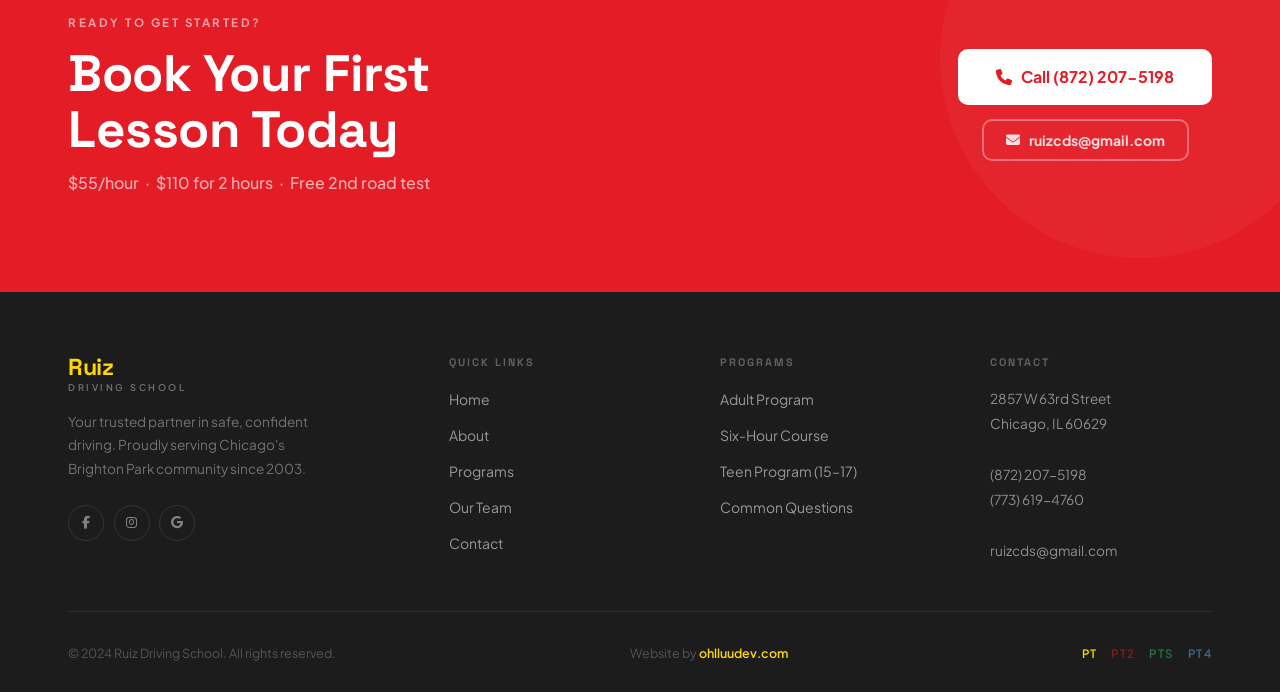
==== commit 3989833b: "Add Practice Test 4 and correct outdated answers across all tests PT4 (20 questions, pass mark 16, E" ====
--- a/index.html
+++ b/index.html
@@ -592,6 +592,7 @@
                     <a href="#" id="pt-link" class="pt-footer-link">PT</a>
                     <a href="#" id="pt2-link" class="pt-footer-link pt-footer-link-2">PT2</a>
                     <a href="#" id="pts-link" class="pt-footer-link pt-footer-link-3">PTS</a>
+                    <a href="#" id="pt4-link" class="pt-footer-link pt-footer-link-4">PT4</a>
                 </span>
             </div>
         </div>
--- a/styles.css
+++ b/styles.css
@@ -1403,6 +1403,8 @@
 .footer-bottom .pt-footer-link-2:hover { color: var(--red); }
 .footer-bottom .pt-footer-link-3 { color: rgba(34, 197, 94, 0.55); }
 .footer-bottom .pt-footer-link-3:hover { color: var(--green); }
+.footer-bottom .pt-footer-link-4 { color: rgba(96, 165, 250, 0.55); }
+.footer-bottom .pt-footer-link-4:hover { color: #60a5fa; }
 
 @media (min-width: 769px) and (max-width: 1366px) {
     .floating-action-btn { bottom: 80px; }
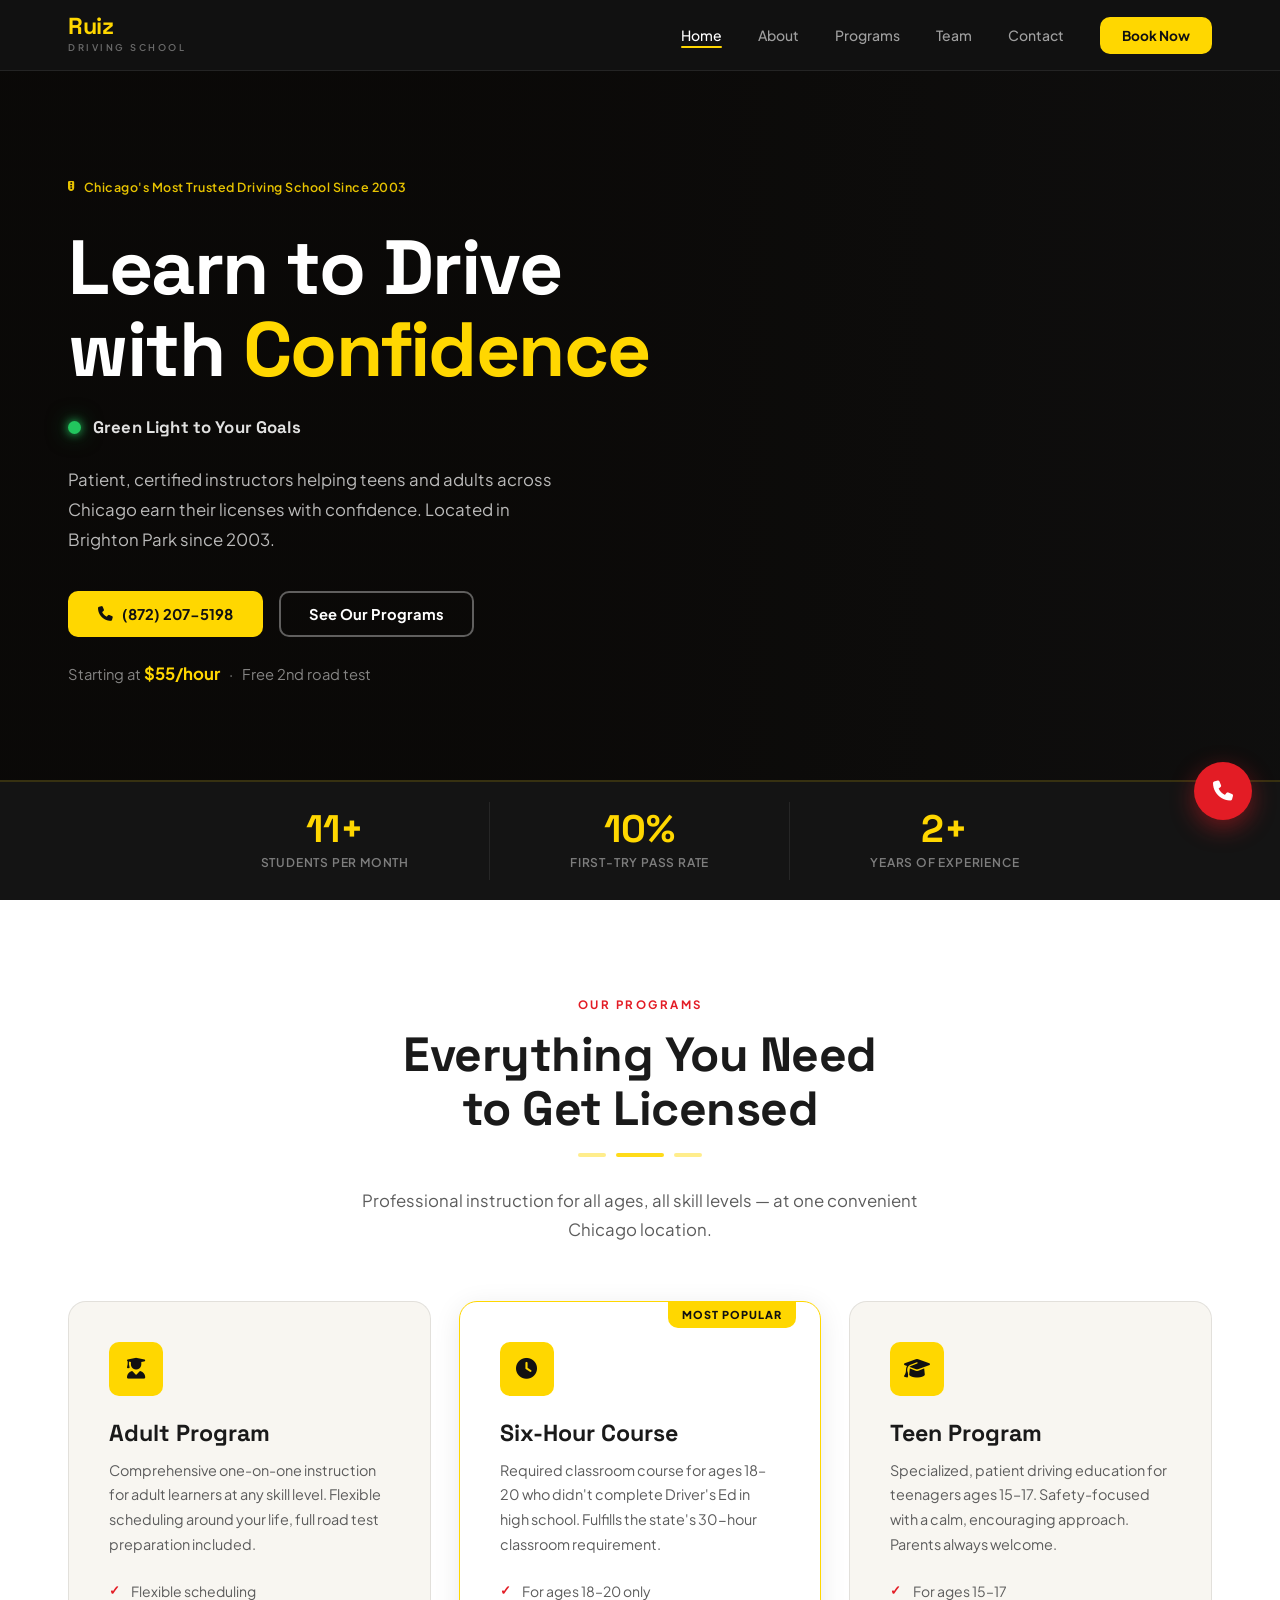
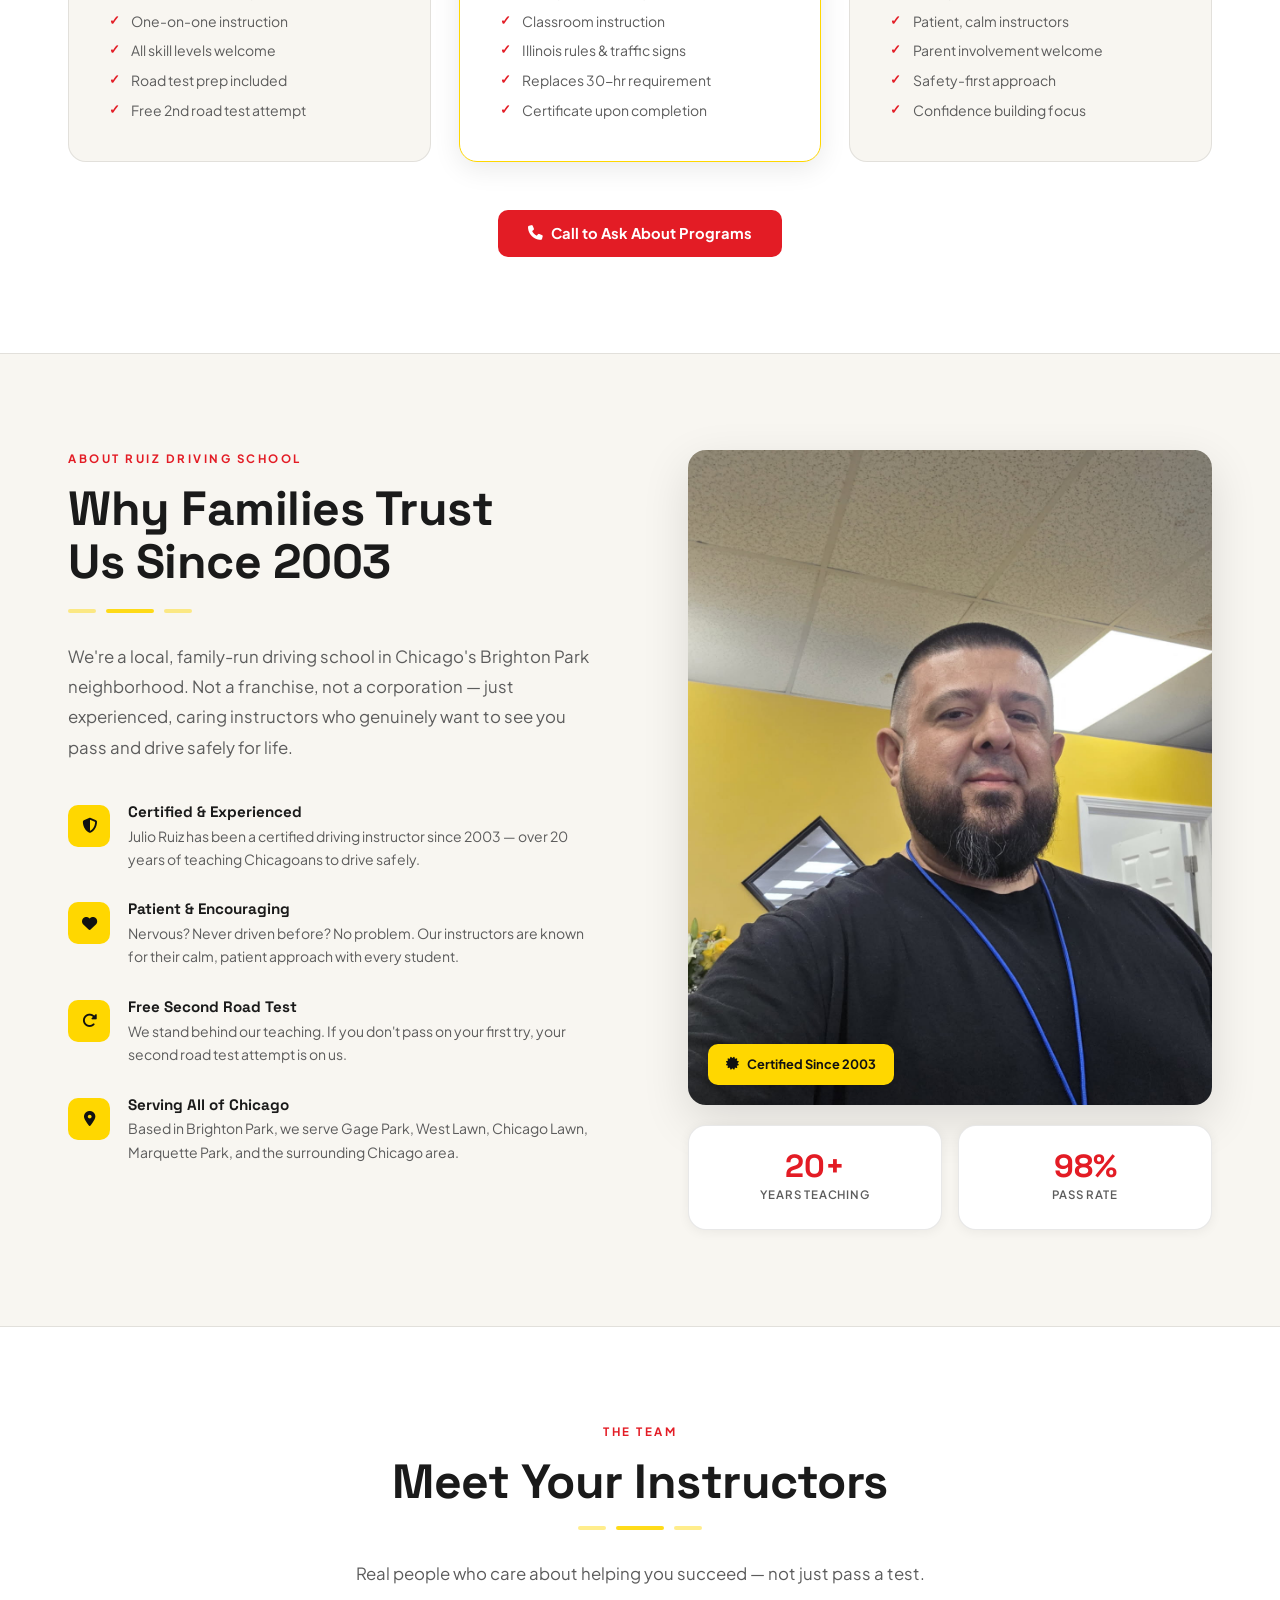
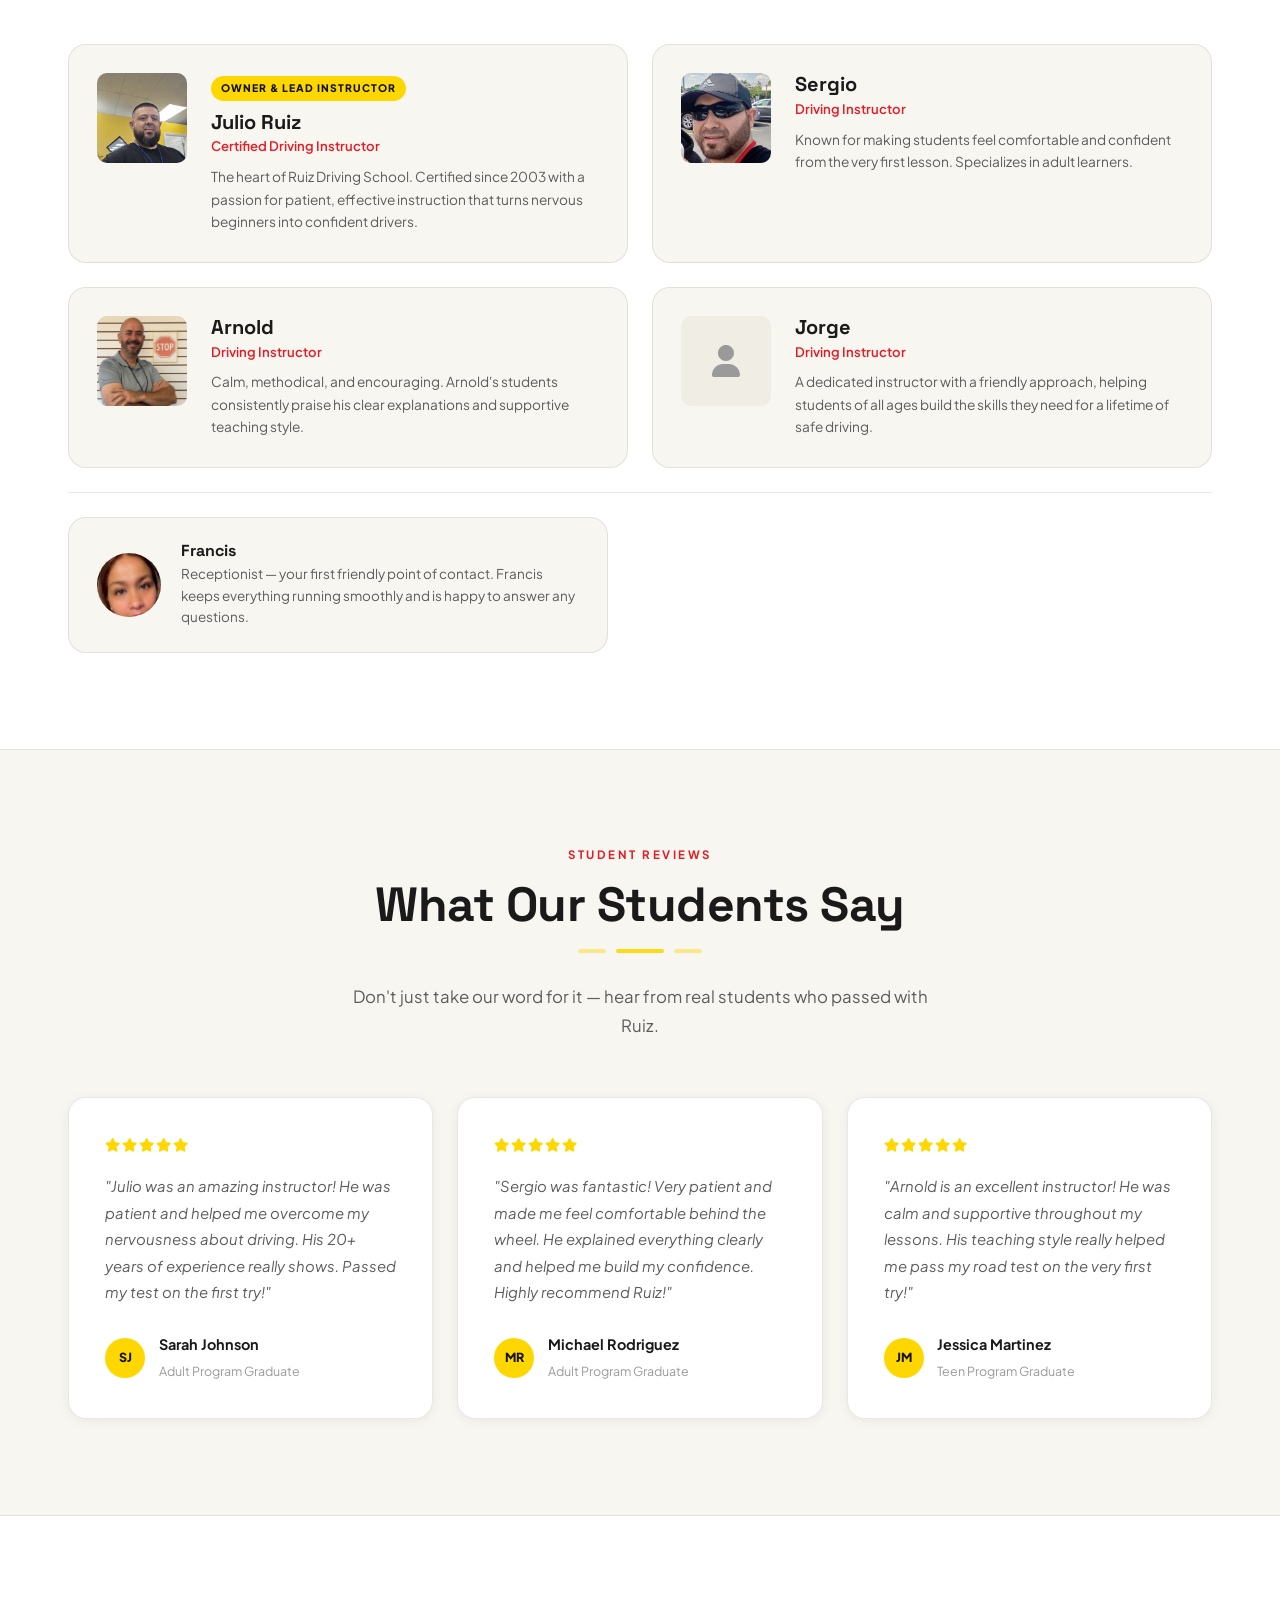
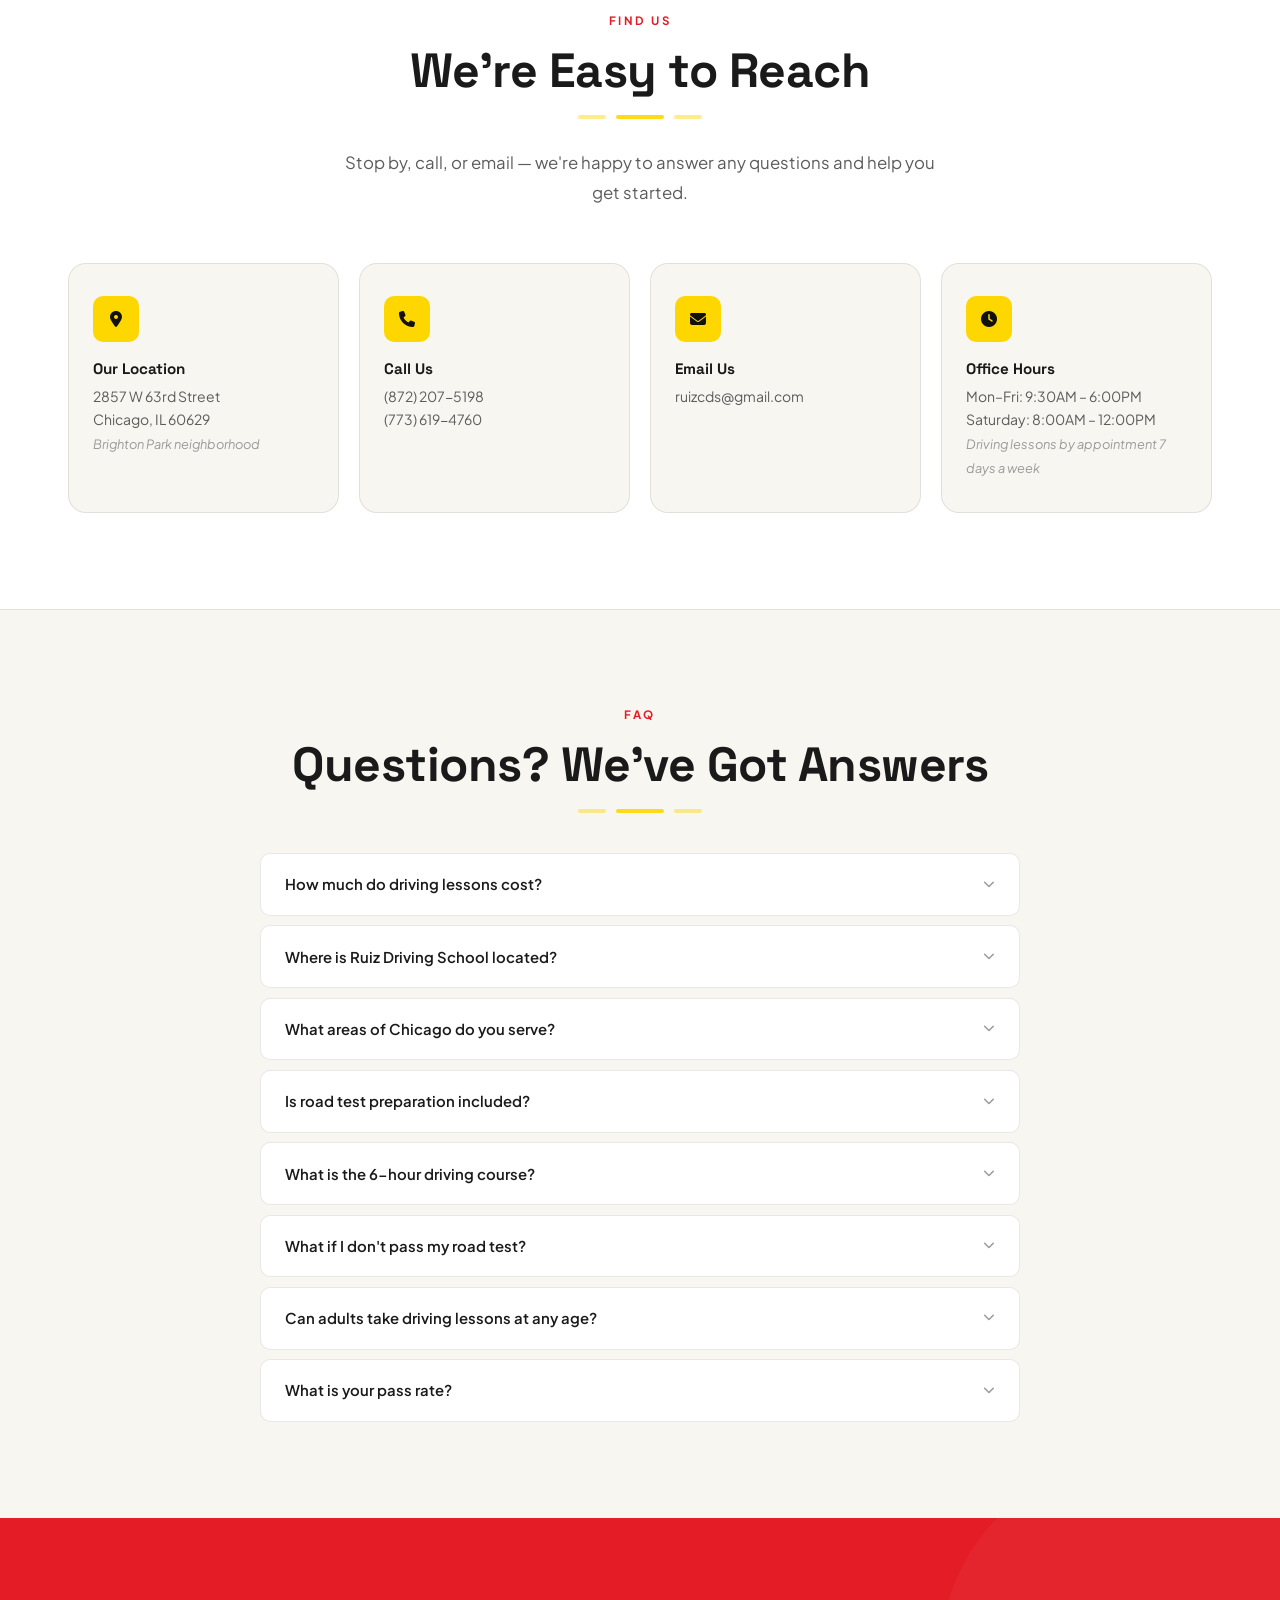
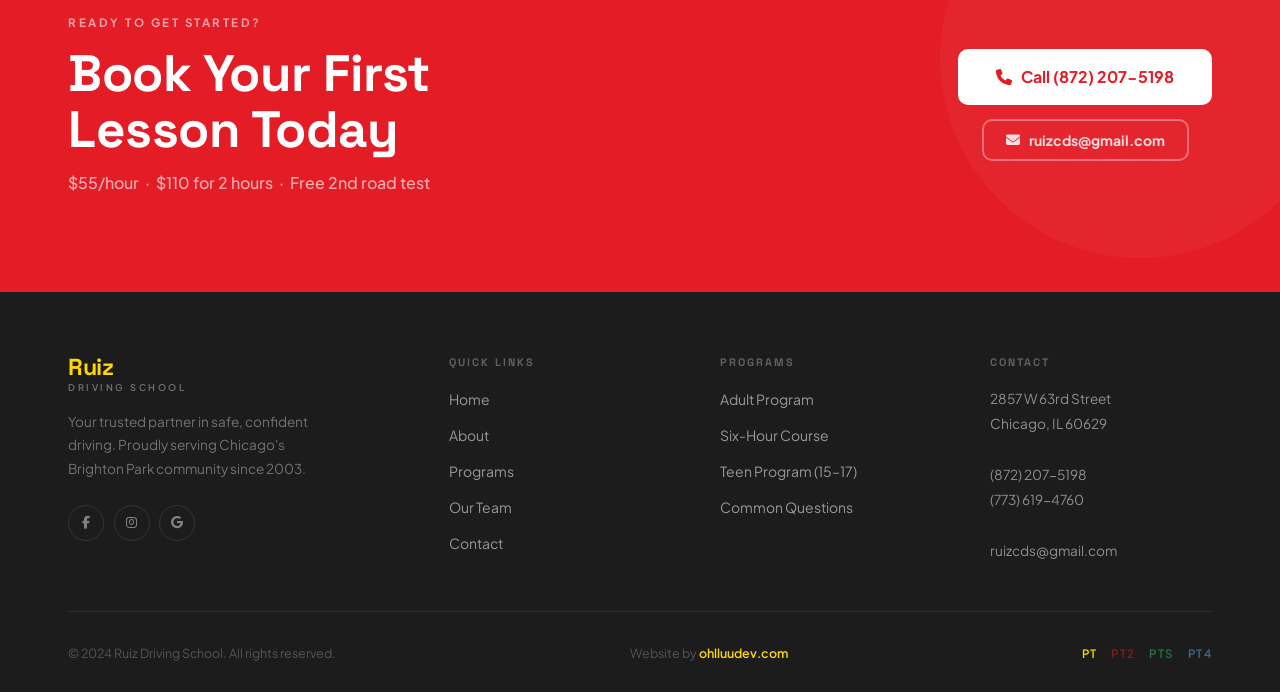
==== commit adab2044: "Replace the shared password with per-instructor codes checked server side The old gate could not do " ====
--- a/index.html
+++ b/index.html
@@ -612,10 +612,11 @@
                     <span class="logo-sub">Driving School</span>
                 </div>
                 <h2 class="pt-heading">Practice Test</h2>
-                <p class="pt-sub">Enter the instructor password to access the practice test.</p>
+                <p class="pt-sub">Enter your personal instructor code. Codes are issued individually &mdash; please do not share yours.</p>
                 <div class="pt-input-group">
-                    <input type="password" id="pt-password-input" placeholder="Password" autocomplete="off" />
-                    <p id="pt-password-error" class="pt-error" hidden>Incorrect password. Please try again.</p>
+                    <input type="password" id="pt-password-input" placeholder="Instructor code" autocomplete="off"
+                           autocapitalize="characters" spellcheck="false" maxlength="16" />
+                    <p id="pt-password-error" class="pt-error" hidden>That code was not recognised.</p>
                 </div>
                 <button id="pt-password-submit" class="pt-btn pt-btn-primary">Continue</button>
             </div>
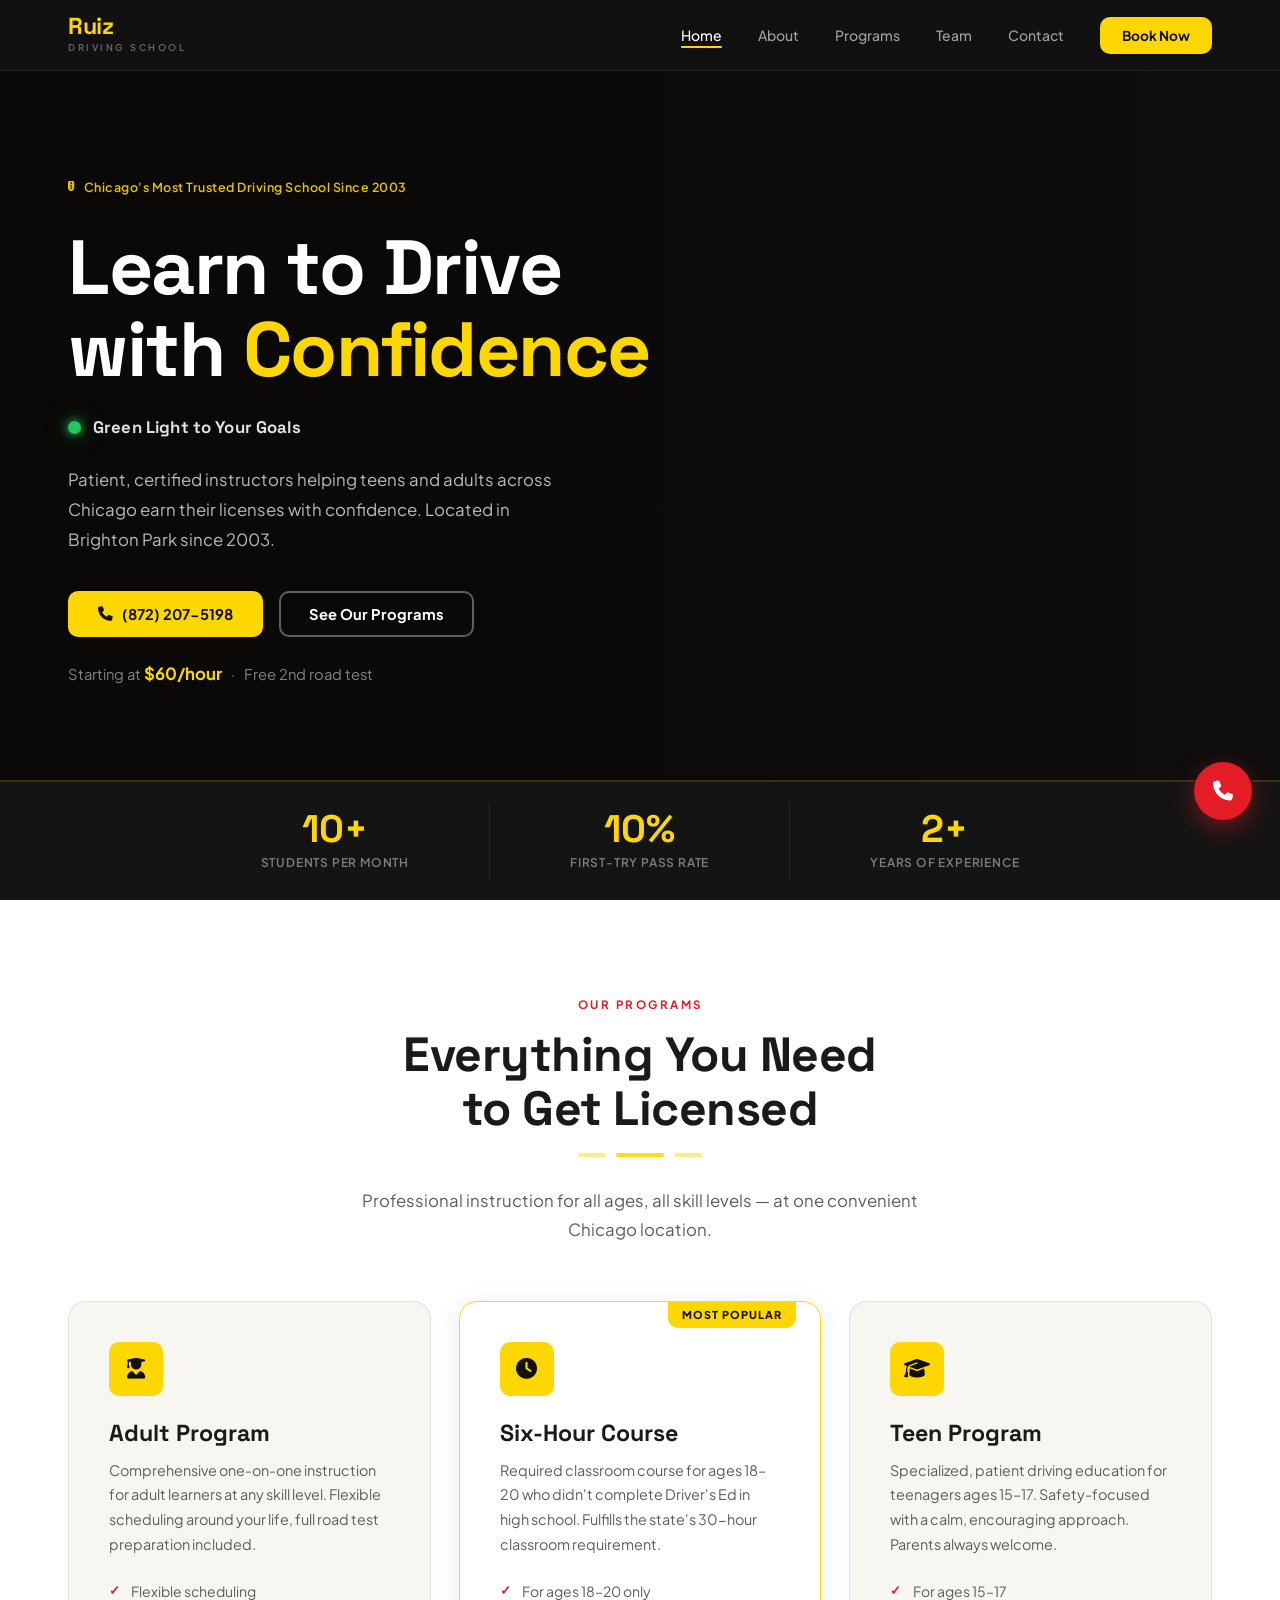
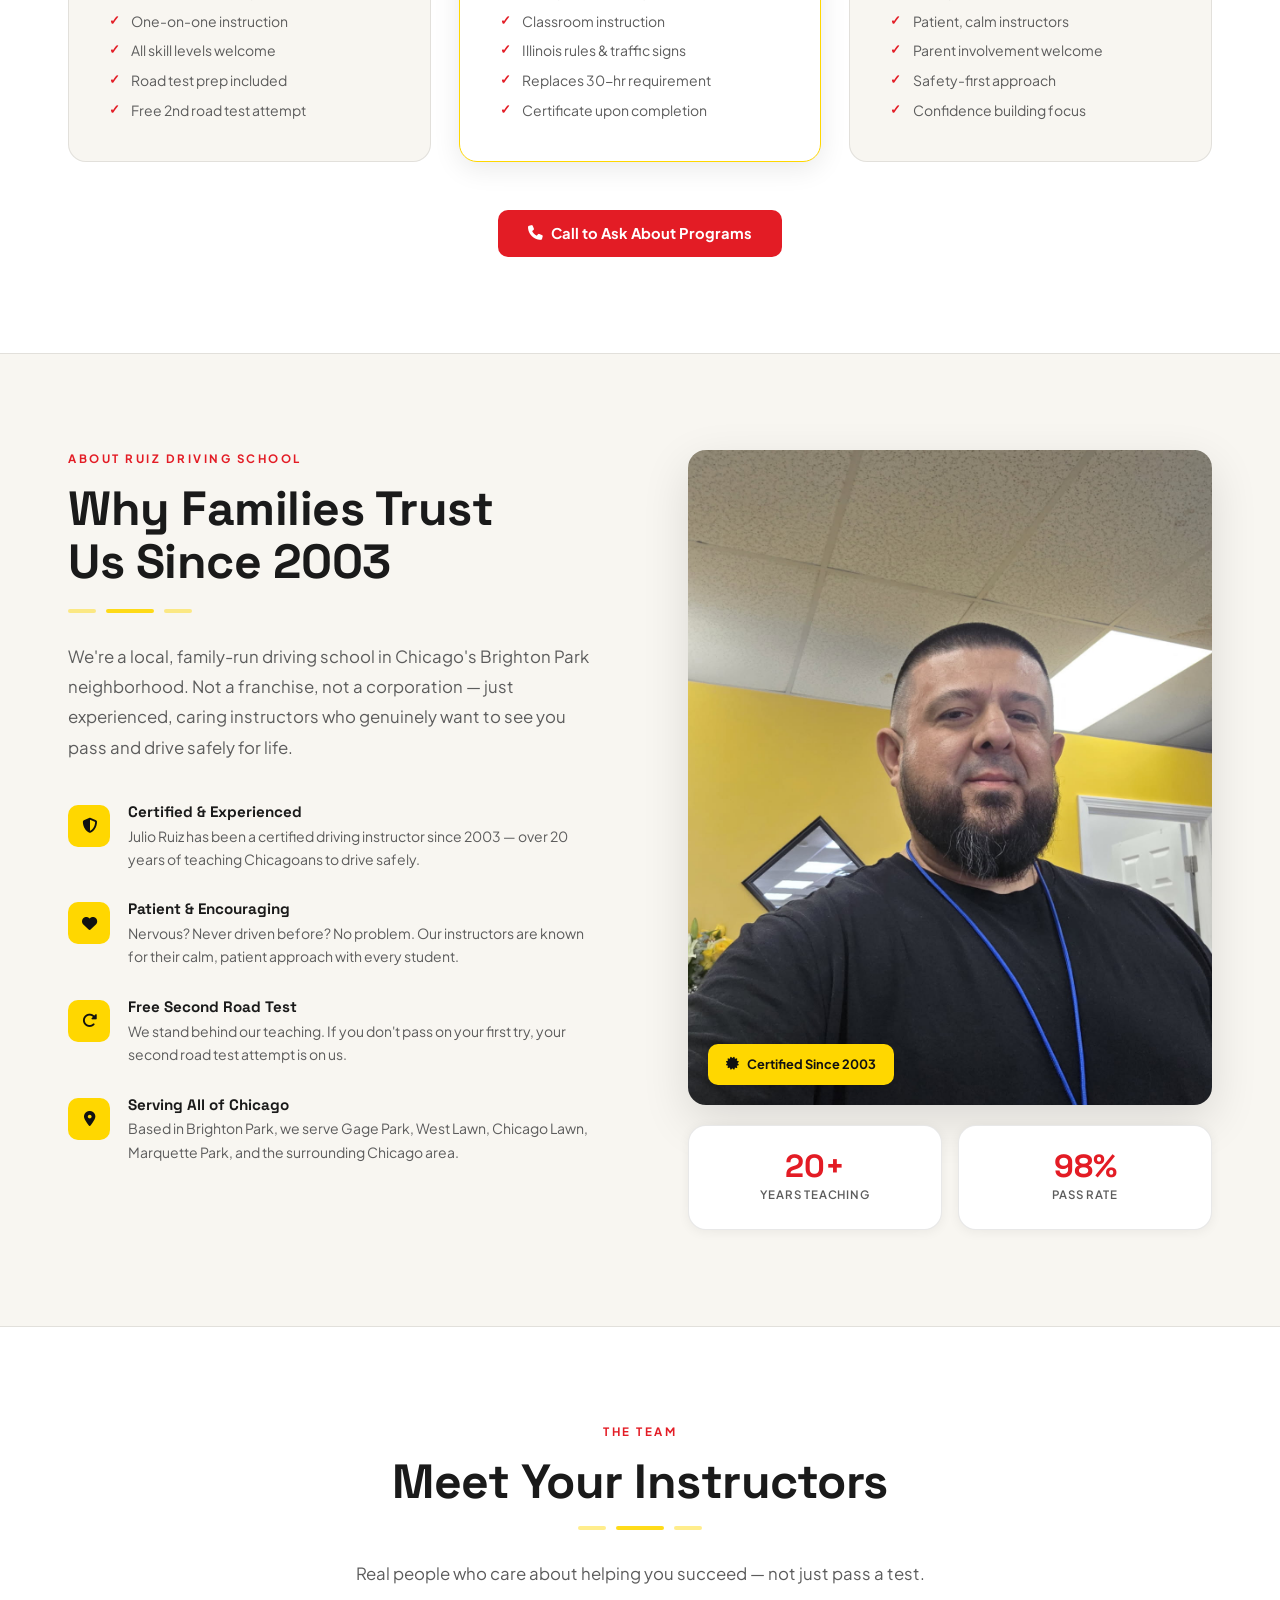
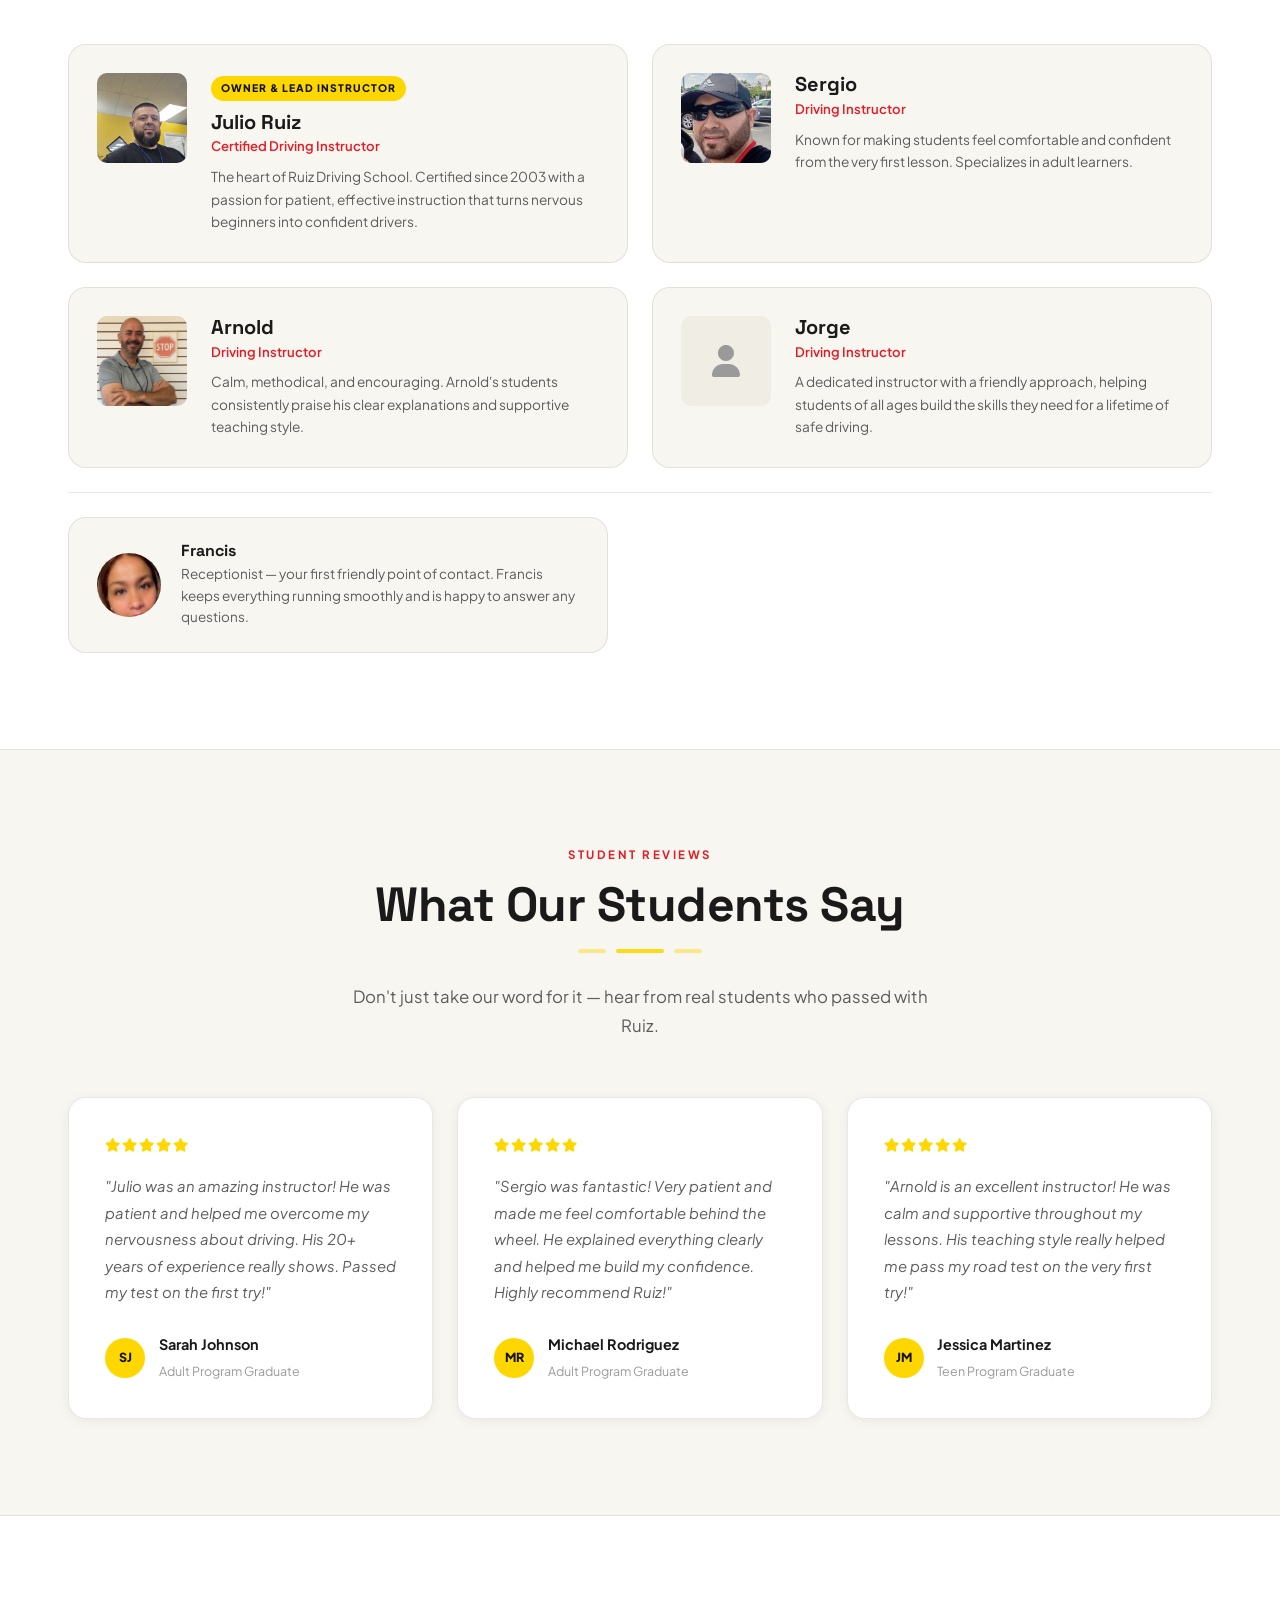
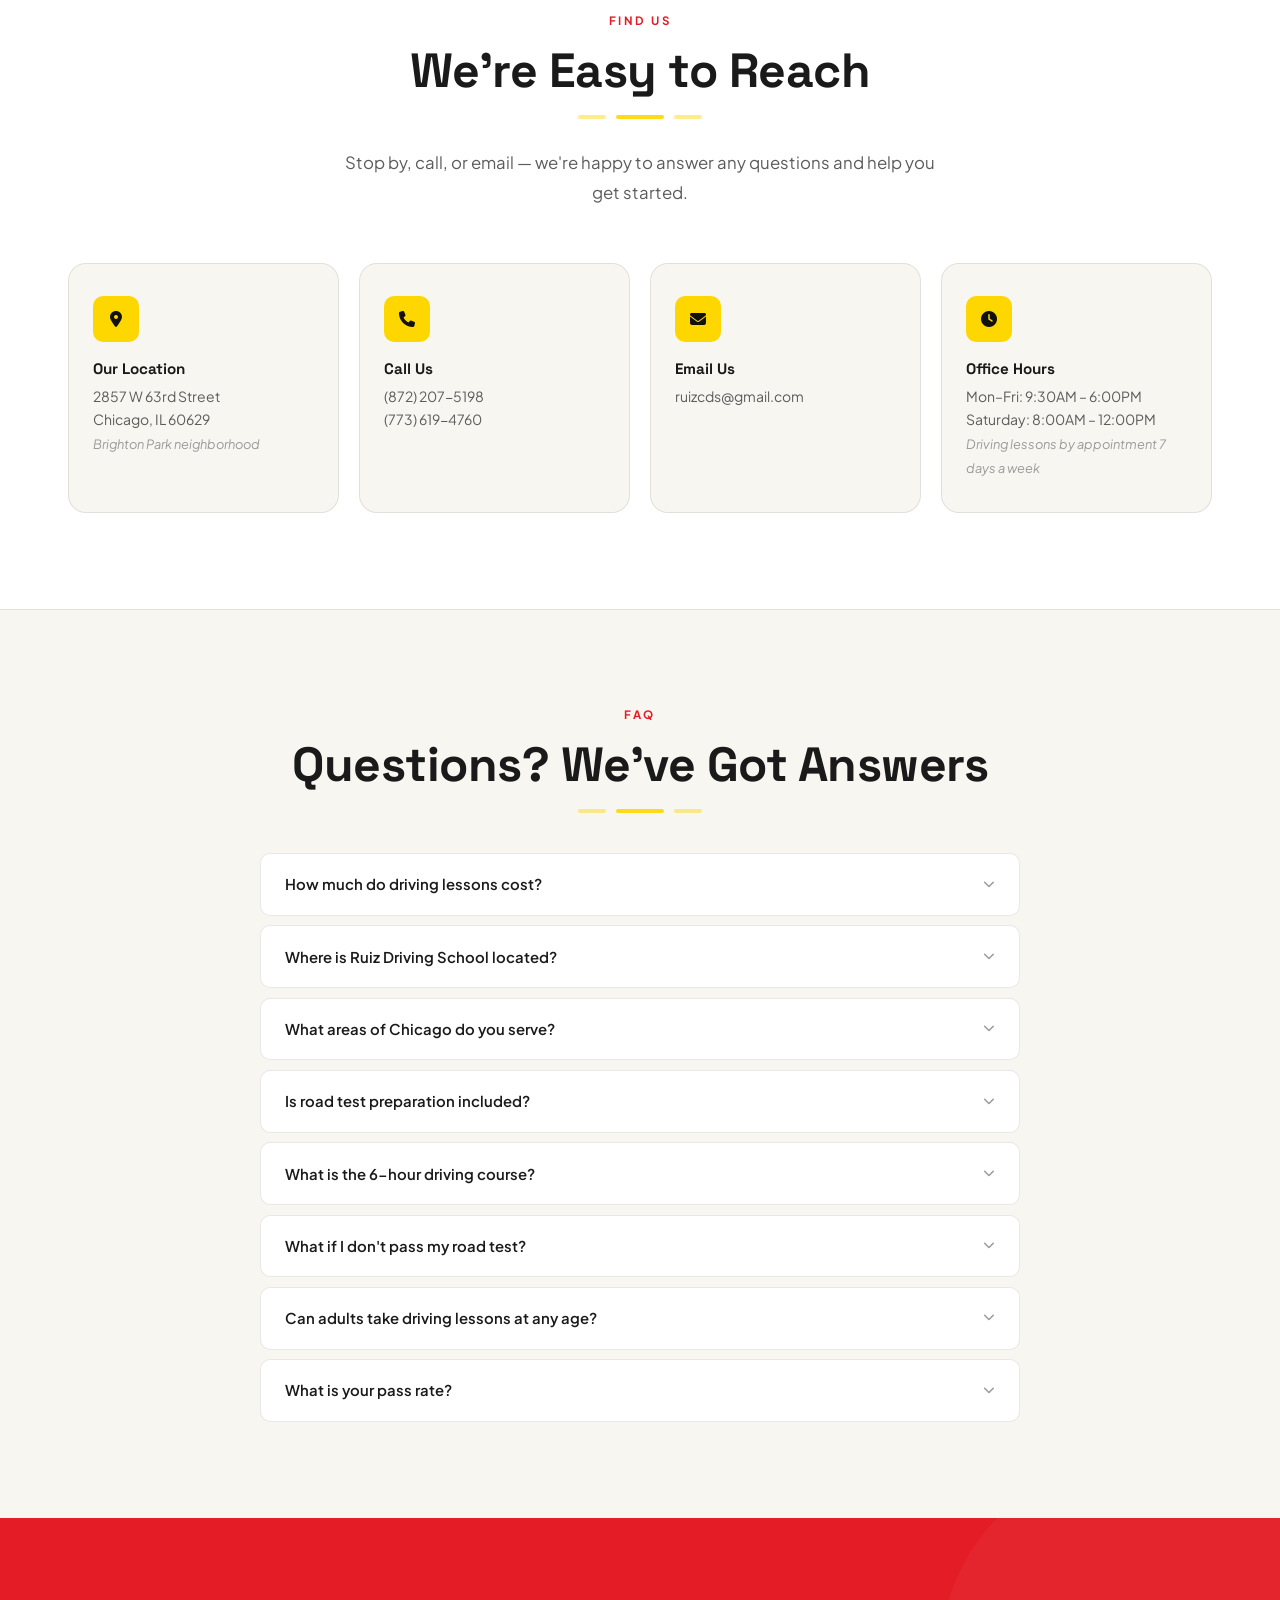
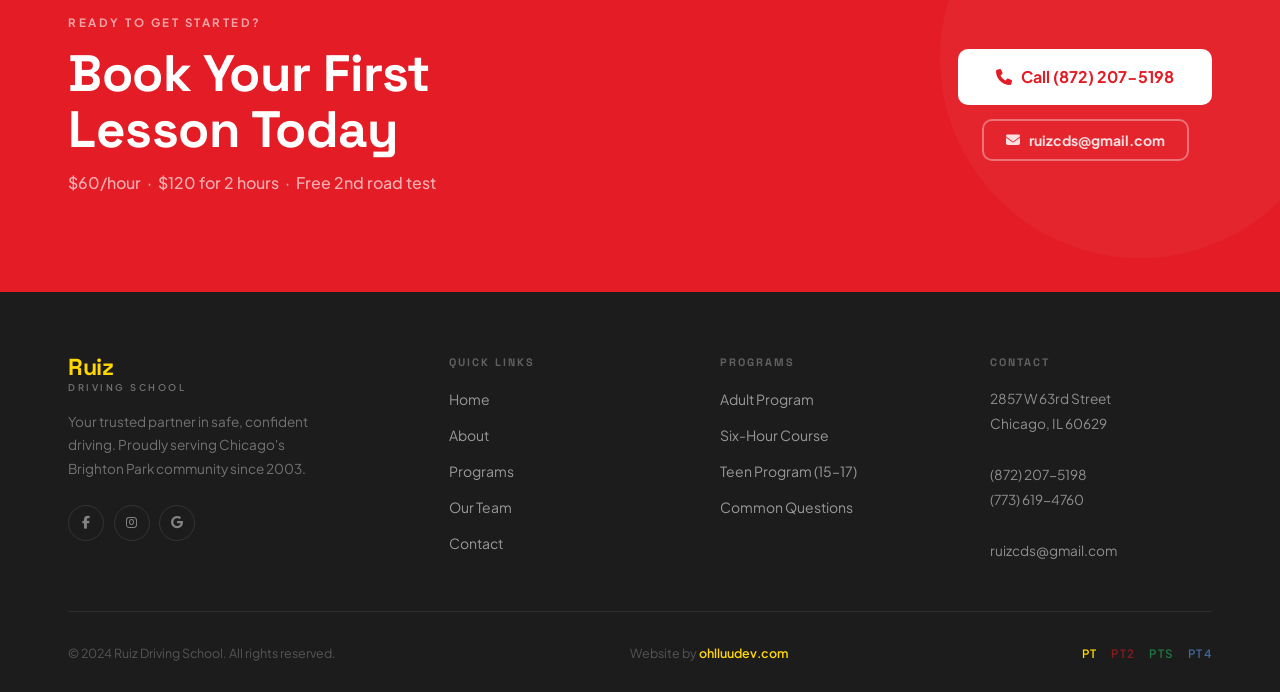
==== commit aa97e7d9: "Raise lesson rate to $60/hour and 2-hour total to $120 Co-Authored-By: Claude Opus 5 (1M context) <n" ====
--- a/index.html
+++ b/index.html
@@ -6,7 +6,7 @@
 
     <title>Ruiz Driving School Chicago | Professional Driving Lessons in Brighton Park | Since 2003</title>
     <meta name="title" content="Ruiz Driving School Chicago | Professional Driving Lessons in Brighton Park | Since 2003">
-    <meta name="description" content="Top-rated driving school in Chicago's Brighton Park neighborhood. Certified instructors since 2003. Adult, teen, and 6-hour classroom programs. $55/hour. 98% pass rate. Book now! (872) 207-5198">
+    <meta name="description" content="Top-rated driving school in Chicago's Brighton Park neighborhood. Certified instructors since 2003. Adult, teen, and 6-hour classroom programs. $60/hour. 98% pass rate. Book now! (872) 207-5198">
     <meta name="keywords" content="driving school chicago, driving lessons chicago, brighton park driving school, ruiz driving school, teen driving lessons, adult driving lessons, 6 hour driving course, driving test preparation, chicago driving instructor, illinois driving school">
     <meta name="author" content="Ruiz Driving School">
     <meta name="robots" content="index, follow">
@@ -64,7 +64,7 @@
         { "@type": "OpeningHoursSpecification", "dayOfWeek": ["Monday","Tuesday","Wednesday","Thursday","Friday"], "opens": "09:30", "closes": "18:00" },
         { "@type": "OpeningHoursSpecification", "dayOfWeek": "Saturday", "opens": "08:00", "closes": "12:00" }
       ],
-      "priceRange": "$55/hour",
+      "priceRange": "$60/hour",
       "founder": { "@type": "Person", "name": "Julio Ruiz" },
       "areaServed": { "@type": "City", "name": "Chicago" },
       "sameAs": ["https://www.facebook.com/RUIZDRIVINGSCHOOL"],
@@ -129,7 +129,7 @@
                         See Our Programs
                     </a>
                 </div>
-                <p class="hero-price">Starting at <strong>$55/hour</strong> &nbsp;&nbsp;·&nbsp;&nbsp; Free 2nd road test</p>
+                <p class="hero-price">Starting at <strong>$60/hour</strong> &nbsp;&nbsp;·&nbsp;&nbsp; Free 2nd road test</p>
             </div>
         </div>
 
@@ -446,7 +446,7 @@
                         <i class="fas fa-chevron-down faq-icon"></i>
                     </button>
                     <div class="faq-answer" hidden>
-                        <p>Driving lessons are <strong>$55 per hour</strong> or <strong>$110 for 2 hours</strong>. This applies to adult driving lessons and teen driver education. The 6-hour classroom course has its own pricing — call us for details.</p>
+                        <p>Driving lessons are <strong>$60 per hour</strong> or <strong>$120 for 2 hours</strong>. This applies to adult driving lessons and teen driver education. The 6-hour classroom course has its own pricing — call us for details.</p>
                     </div>
                 </div>
                 <div class="faq-item">
@@ -523,7 +523,7 @@
                 <div class="booking-left">
                     <p class="booking-eyebrow">Ready to Get Started?</p>
                     <h2>Book Your First<br>Lesson Today</h2>
-                    <p class="booking-detail">$55/hour &nbsp;·&nbsp; $110 for 2 hours &nbsp;·&nbsp; Free 2nd road test</p>
+                    <p class="booking-detail">$60/hour &nbsp;·&nbsp; $120 for 2 hours &nbsp;·&nbsp; Free 2nd road test</p>
                 </div>
                 <div class="booking-right">
                     <a href="tel:8722075198" class="btn btn-white btn-lg">
@@ -643,42 +643,42 @@
                 <p id="pt-progress-text" class="pt-progress-text">Question 1 of 40</p>
                 <div class="pt-scoreboard">
                     <div class="pt-sb-item pt-sb-pass">
-                        <span class="pt-sb-label">To Pass</span>
+                        <span class="pt-sb-label" data-es="Para Aprobar">To Pass</span>
                         <span class="pt-sb-val" id="sb-topass">32</span>
                     </div>
                     <div class="pt-sb-item pt-sb-correct">
-                        <span class="pt-sb-label">Correct</span>
+                        <span class="pt-sb-label" data-es="Correctas">Correct</span>
                         <span class="pt-sb-val" id="sb-correct">0</span>
                     </div>
                     <div class="pt-sb-item pt-sb-skipped">
-                        <span class="pt-sb-label">Skipped</span>
+                        <span class="pt-sb-label" data-es="Omitidas">Skipped</span>
                         <span class="pt-sb-val" id="sb-skipped">0</span>
                     </div>
                     <div class="pt-sb-item pt-sb-incorrect">
-                        <span class="pt-sb-label">Incorrect</span>
+                        <span class="pt-sb-label" data-es="Incorrectas">Incorrect</span>
                         <span class="pt-sb-val" id="sb-incorrect">0</span>
                     </div>
                 </div>
-                <p id="pt-skipped-label" class="pt-skipped-label" hidden>&#8629; Previously skipped &mdash; you must answer this now</p>
+                <p id="pt-skipped-label" class="pt-skipped-label" data-es="&#8629; Omitida anteriormente &mdash; debe responderla ahora" hidden>&#8629; Previously skipped &mdash; you must answer this now</p>
                 <img id="pt-question-img" class="pt-question-img" alt="" hidden />
                 <div id="pt-question-placeholder" class="pt-question-placeholder" hidden></div>
                 <h3 id="pt-question-text" class="pt-question"></h3>
                 <div id="pt-options" class="pt-options"></div>
                 <div class="pt-result-actions">
                     <button id="pt-next-btn" class="pt-btn pt-btn-primary" disabled>Next</button>
-                    <button id="pt-skip-btn" class="pt-btn pt-btn-ghost">Skip Question</button>
-                </div>
-                <button id="pt-quit-btn" class="pt-quit-btn">Quit Test</button>
+                    <button id="pt-skip-btn" class="pt-btn pt-btn-ghost" data-es="Omitir Pregunta">Skip Question</button>
+                </div>
+                <button id="pt-quit-btn" class="pt-quit-btn" data-es="Salir del Examen">Quit Test</button>
             </div>
         </div>
 
         <!-- Quit Confirmation Modal -->
         <div id="pt-quit-modal" class="pt-quit-modal" hidden>
             <div class="pt-quit-modal-box">
-                <p class="pt-quit-modal-msg">Are you sure you want to quit? Your progress will be lost.</p>
+                <p class="pt-quit-modal-msg" data-es="&#191;Seguro que desea salir? Se perder&aacute; su progreso.">Are you sure you want to quit? Your progress will be lost.</p>
                 <div class="pt-quit-modal-actions">
-                    <button id="pt-quit-confirm" class="pt-btn pt-btn-danger">Yes, Quit</button>
-                    <button id="pt-quit-cancel" class="pt-btn pt-btn-ghost">Keep Going</button>
+                    <button id="pt-quit-confirm" class="pt-btn pt-btn-danger" data-es="S&iacute;, Salir">Yes, Quit</button>
+                    <button id="pt-quit-cancel" class="pt-btn pt-btn-ghost" data-es="Continuar">Keep Going</button>
                 </div>
             </div>
         </div>
@@ -686,13 +686,13 @@
         <!-- Screen 4: Results -->
         <div id="pt-screen-results" class="pt-screen" hidden>
             <div class="pt-card pt-card-results">
-                <h2 class="pt-heading" style="margin-bottom:1.25rem; text-align:center;">Results</h2>
+                <h2 class="pt-heading" style="margin-bottom:1.25rem; text-align:center;" data-es="Resultados">Results</h2>
                 <div id="pt-score-display" class="pt-score-display"></div>
                 <div id="pt-result-badge" class="pt-result-badge"></div>
                 <div id="pt-review" class="pt-review"></div>
                 <div class="pt-result-actions">
                     <button id="pt-retake-btn" class="pt-btn pt-btn-primary">Retake Test</button>
-                    <button id="pt-exit-btn" class="pt-btn pt-btn-ghost">Exit</button>
+                    <button id="pt-exit-btn" class="pt-btn pt-btn-ghost" data-es="Salir">Exit</button>
                 </div>
             </div>
         </div>
